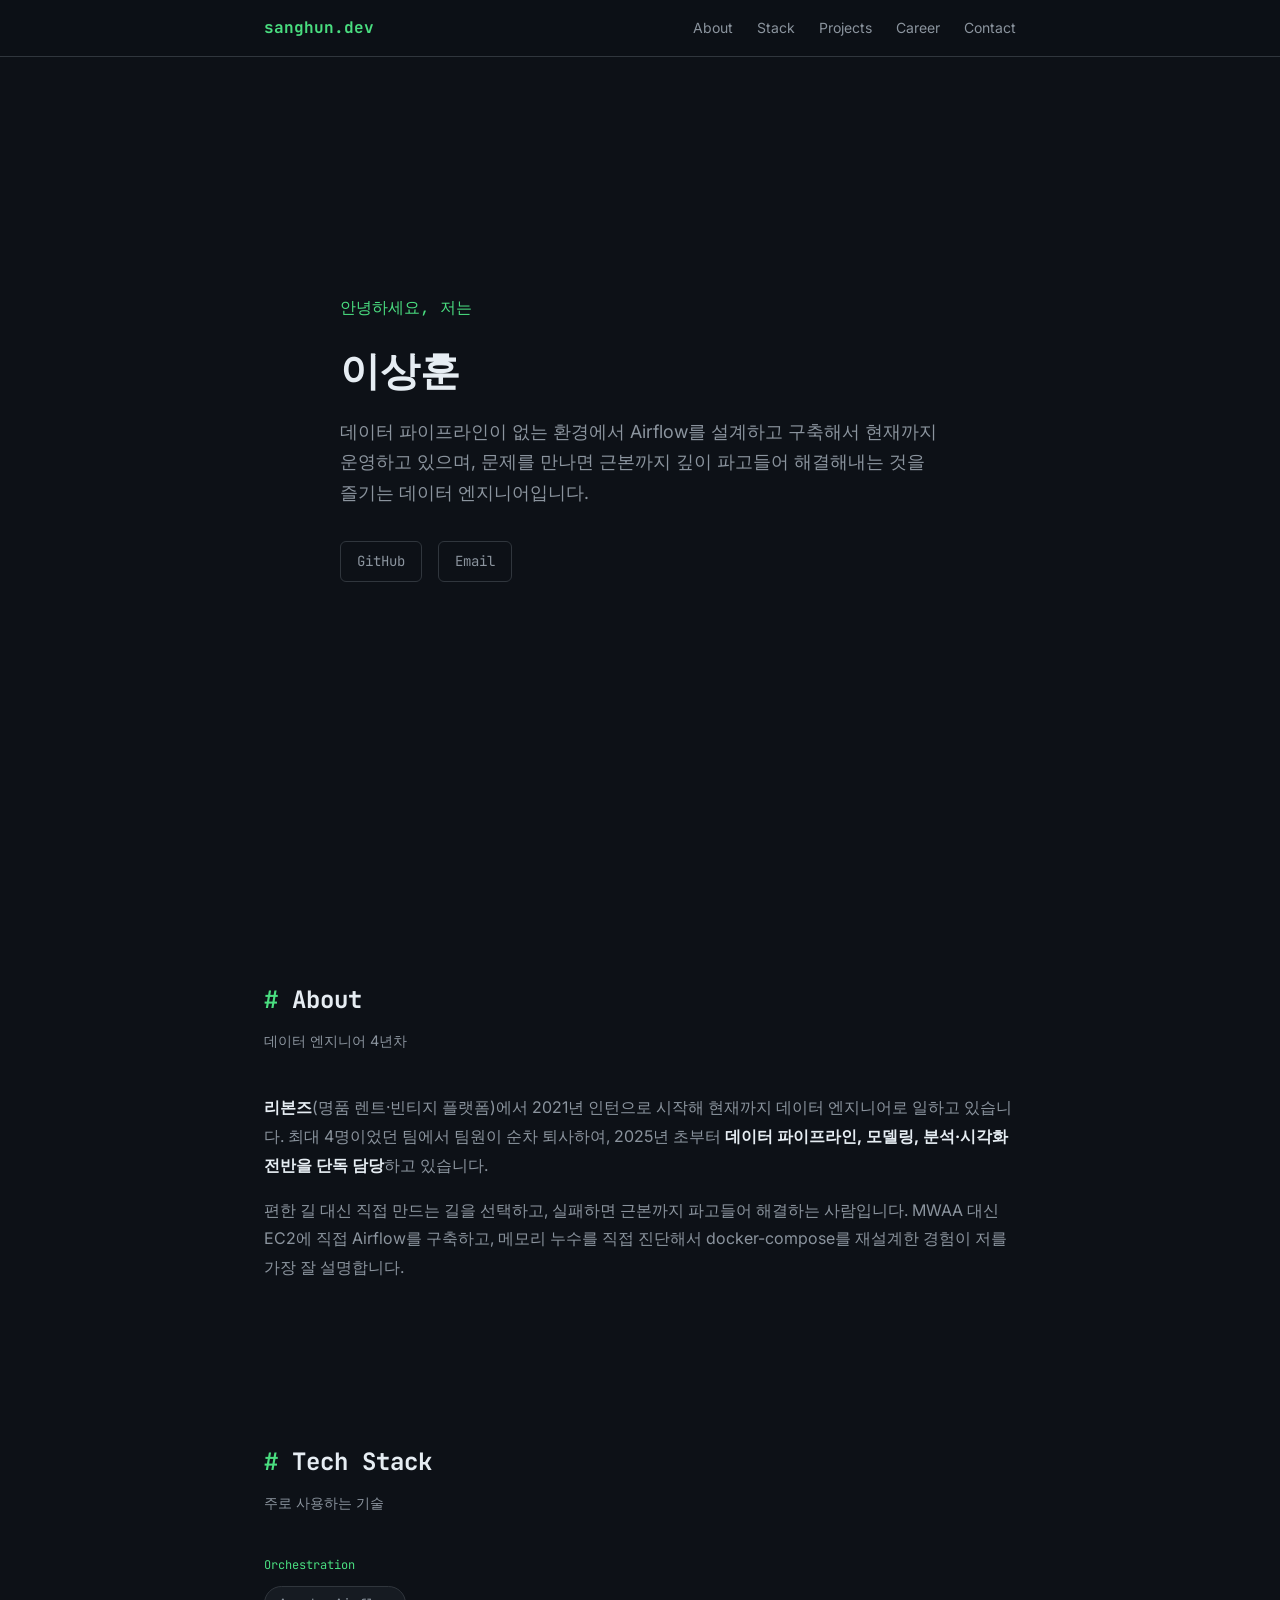
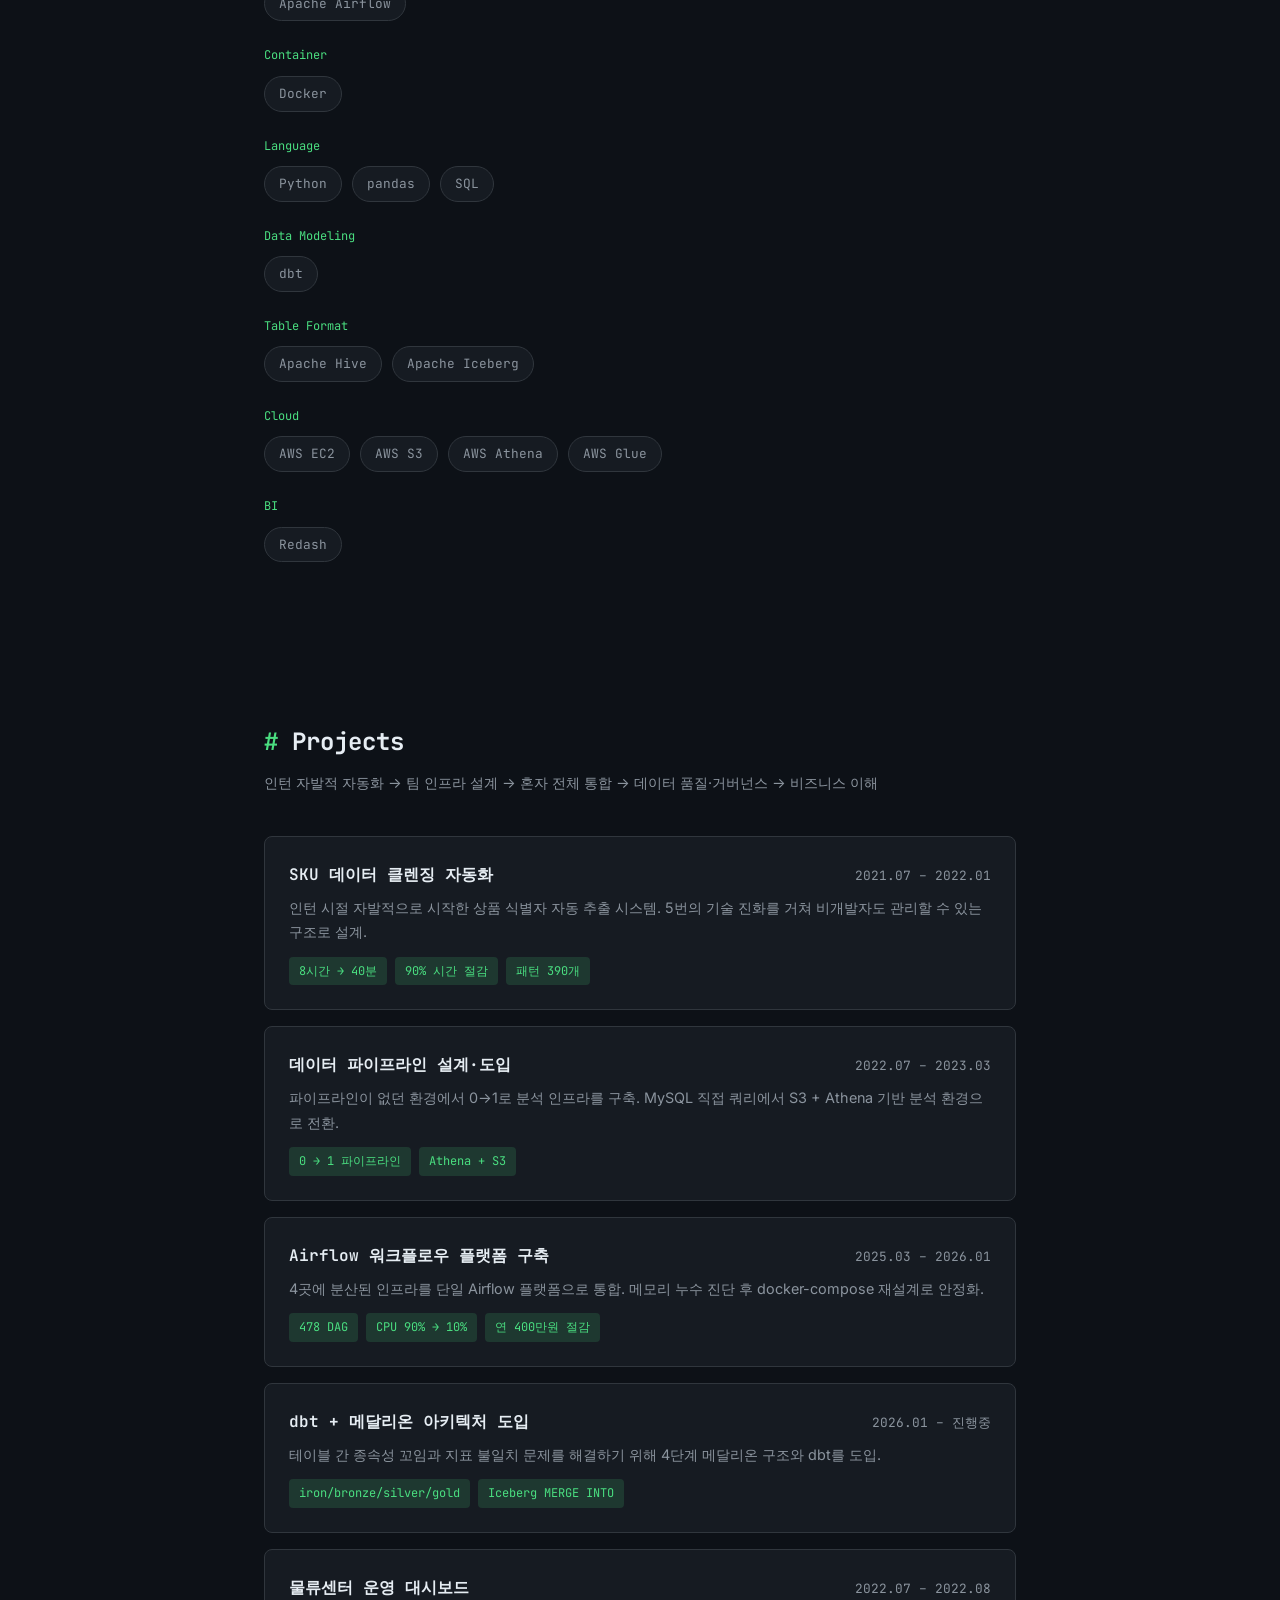
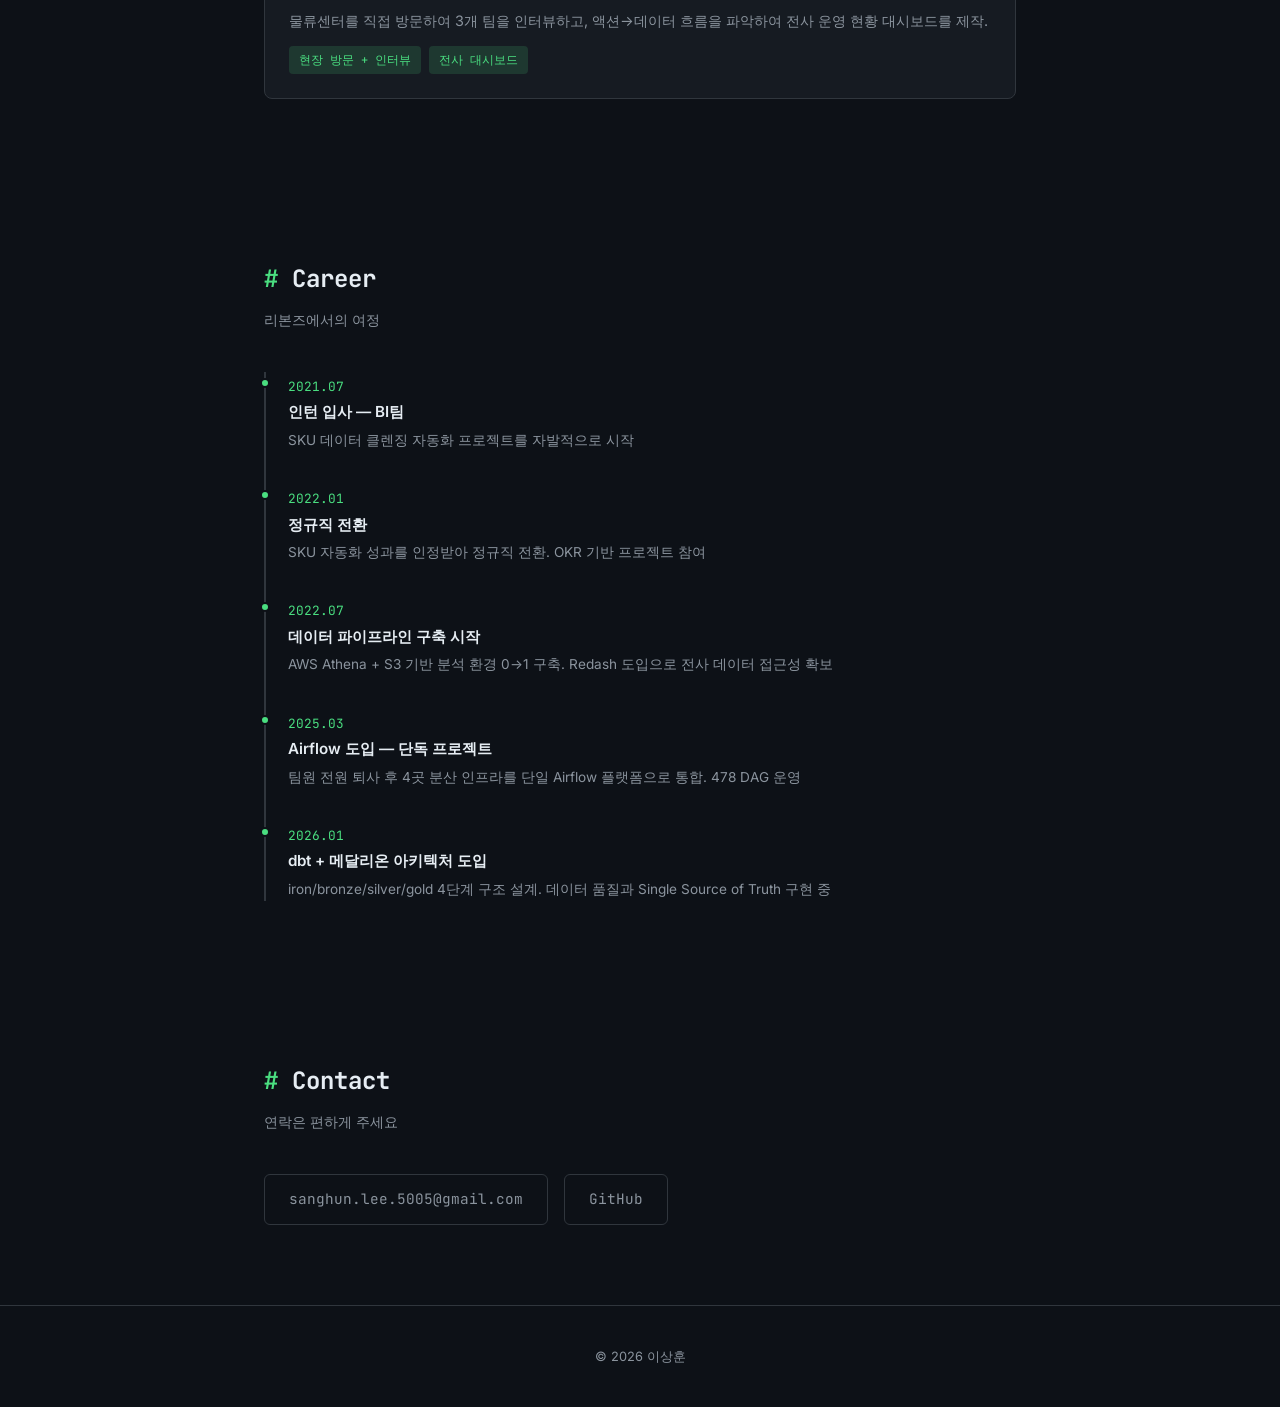
==== index.html @ db4880f9 "initial: DE 포트폴리오 사이트 - 메인 페이지: Hero, About, Tech Stack, Projects(5), Career Timeline, Contact - 프로젝" ====
<!DOCTYPE html>
<html lang="ko">
<head>
  <meta charset="UTF-8">
  <meta name="viewport" content="width=device-width, initial-scale=1.0">
  <title>이상훈 | Data Engineer</title>
  <meta name="description" content="데이터 파이프라인이 없는 환경에서 Airflow를 설계하고 구축해서 운영하는 데이터 엔지니어 이상훈의 포트폴리오.">
  <link rel="stylesheet" href="./css/style.css">
</head>
<body>

  <!-- Navigation -->
  <nav class="nav">
    <div class="nav__inner">
      <a href="#hero" class="nav__logo">sanghun.dev</a>
      <ul class="nav__links">
        <li><a href="#about">About</a></li>
        <li><a href="#stack">Stack</a></li>
        <li><a href="#projects">Projects</a></li>
        <li><a href="#career">Career</a></li>
        <li><a href="#contact">Contact</a></li>
      </ul>
    </div>
  </nav>

  <!-- Hero -->
  <section id="hero" class="hero">
    <div class="container">
      <p class="hero__greeting">안녕하세요, 저는</p>
      <h1 class="hero__name">이상훈</h1>
      <p class="hero__tagline">데이터 파이프라인이 없는 환경에서 Airflow를 설계하고 구축해서 현재까지 운영하고 있으며, 문제를 만나면 근본까지 깊이 파고들어 해결해내는 것을 즐기는 데이터 엔지니어입니다.</p>
      <div class="hero__links">
        <a href="https://github.com/sanghunlee5005" target="_blank" rel="noopener">GitHub</a>
        <a href="mailto:sanghun.lee.5005@gmail.com">Email</a>
      </div>
    </div>
  </section>

  <!-- About -->
  <section id="about" class="fade-in">
    <div class="container">
      <h2 class="section-title">About</h2>
      <p class="section-subtitle">데이터 엔지니어 4년차</p>
      <div class="about__text">
        <p>
          <strong>리본즈</strong>(명품 렌트&middot;빈티지 플랫폼)에서 2021년 인턴으로 시작해 현재까지 데이터 엔지니어로 일하고 있습니다.
          최대 4명이었던 팀에서 팀원이 순차 퇴사하여, 2025년 초부터 <strong>데이터 파이프라인, 모델링, 분석&middot;시각화 전반을 단독 담당</strong>하고 있습니다.
        </p>
        <p style="margin-top: 16px;">
          편한 길 대신 직접 만드는 길을 선택하고, 실패하면 근본까지 파고들어 해결하는 사람입니다.
          MWAA 대신 EC2에 직접 Airflow를 구축하고, 메모리 누수를 직접 진단해서 docker-compose를 재설계한 경험이 저를 가장 잘 설명합니다.
        </p>
      </div>
    </div>
  </section>

  <!-- Tech Stack -->
  <section id="stack" class="fade-in">
    <div class="container">
      <h2 class="section-title">Tech Stack</h2>
      <p class="section-subtitle">주로 사용하는 기술</p>

      <p class="tech-category">Orchestration</p>
      <div class="tech-grid">
        <span class="tech-tag">Apache Airflow</span>
      </div>

      <p class="tech-category">Container</p>
      <div class="tech-grid">
        <span class="tech-tag">Docker</span>
      </div>

      <p class="tech-category">Language</p>
      <div class="tech-grid">
        <span class="tech-tag">Python</span>
        <span class="tech-tag">pandas</span>
        <span class="tech-tag">SQL</span>
      </div>

      <p class="tech-category">Data Modeling</p>
      <div class="tech-grid">
        <span class="tech-tag">dbt</span>
      </div>

      <p class="tech-category">Table Format</p>
      <div class="tech-grid">
        <span class="tech-tag">Apache Hive</span>
        <span class="tech-tag">Apache Iceberg</span>
      </div>

      <p class="tech-category">Cloud</p>
      <div class="tech-grid">
        <span class="tech-tag">AWS EC2</span>
        <span class="tech-tag">AWS S3</span>
        <span class="tech-tag">AWS Athena</span>
        <span class="tech-tag">AWS Glue</span>
      </div>

      <p class="tech-category">BI</p>
      <div class="tech-grid">
        <span class="tech-tag">Redash</span>
      </div>
    </div>
  </section>

  <!-- Projects -->
  <section id="projects" class="fade-in">
    <div class="container">
      <h2 class="section-title">Projects</h2>
      <p class="section-subtitle">인턴 자발적 자동화 &rarr; 팀 인프라 설계 &rarr; 혼자 전체 통합 &rarr; 데이터 품질&middot;거버넌스 &rarr; 비즈니스 이해</p>

      <div class="projects-grid">

        <a href="./projects/sku-cleansing.html" class="project-card">
          <div class="project-card__header">
            <span class="project-card__title">SKU 데이터 클렌징 자동화</span>
            <span class="project-card__period">2021.07 &ndash; 2022.01</span>
          </div>
          <p class="project-card__desc">인턴 시절 자발적으로 시작한 상품 식별자 자동 추출 시스템. 5번의 기술 진화를 거쳐 비개발자도 관리할 수 있는 구조로 설계.</p>
          <div class="project-card__metrics">
            <span class="metric">8시간 &rarr; 40분</span>
            <span class="metric">90% 시간 절감</span>
            <span class="metric">패턴 390개</span>
          </div>
        </a>

        <a href="./projects/data-pipeline.html" class="project-card">
          <div class="project-card__header">
            <span class="project-card__title">데이터 파이프라인 설계&middot;도입</span>
            <span class="project-card__period">2022.07 &ndash; 2023.03</span>
          </div>
          <p class="project-card__desc">파이프라인이 없던 환경에서 0&rarr;1로 분석 인프라를 구축. MySQL 직접 쿼리에서 S3 + Athena 기반 분석 환경으로 전환.</p>
          <div class="project-card__metrics">
            <span class="metric">0 &rarr; 1 파이프라인</span>
            <span class="metric">Athena + S3</span>
          </div>
        </a>

        <a href="./projects/airflow.html" class="project-card">
          <div class="project-card__header">
            <span class="project-card__title">Airflow 워크플로우 플랫폼 구축</span>
            <span class="project-card__period">2025.03 &ndash; 2026.01</span>
          </div>
          <p class="project-card__desc">4곳에 분산된 인프라를 단일 Airflow 플랫폼으로 통합. 메모리 누수 진단 후 docker-compose 재설계로 안정화.</p>
          <div class="project-card__metrics">
            <span class="metric">478 DAG</span>
            <span class="metric">CPU 90% &rarr; 10%</span>
            <span class="metric">연 400만원 절감</span>
          </div>
        </a>

        <a href="./projects/dbt-medallion.html" class="project-card">
          <div class="project-card__header">
            <span class="project-card__title">dbt + 메달리온 아키텍처 도입</span>
            <span class="project-card__period">2026.01 &ndash; 진행중</span>
          </div>
          <p class="project-card__desc">테이블 간 종속성 꼬임과 지표 불일치 문제를 해결하기 위해 4단계 메달리온 구조와 dbt를 도입.</p>
          <div class="project-card__metrics">
            <span class="metric">iron/bronze/silver/gold</span>
            <span class="metric">Iceberg MERGE INTO</span>
          </div>
        </a>

        <a href="./projects/roc-dashboard.html" class="project-card">
          <div class="project-card__header">
            <span class="project-card__title">물류센터 운영 대시보드</span>
            <span class="project-card__period">2022.07 &ndash; 2022.08</span>
          </div>
          <p class="project-card__desc">물류센터를 직접 방문하여 3개 팀을 인터뷰하고, 액션&rarr;데이터 흐름을 파악하여 전사 운영 현황 대시보드를 제작.</p>
          <div class="project-card__metrics">
            <span class="metric">현장 방문 + 인터뷰</span>
            <span class="metric">전사 대시보드</span>
          </div>
        </a>

      </div>
    </div>
  </section>

  <!-- Career -->
  <section id="career" class="fade-in">
    <div class="container">
      <h2 class="section-title">Career</h2>
      <p class="section-subtitle">리본즈에서의 여정</p>

      <div class="timeline">
        <div class="timeline__item">
          <span class="timeline__year">2021.07</span>
          <p class="timeline__title">인턴 입사 &mdash; BI팀</p>
          <p class="timeline__desc">SKU 데이터 클렌징 자동화 프로젝트를 자발적으로 시작</p>
        </div>
        <div class="timeline__item">
          <span class="timeline__year">2022.01</span>
          <p class="timeline__title">정규직 전환</p>
          <p class="timeline__desc">SKU 자동화 성과를 인정받아 정규직 전환. OKR 기반 프로젝트 참여</p>
        </div>
        <div class="timeline__item">
          <span class="timeline__year">2022.07</span>
          <p class="timeline__title">데이터 파이프라인 구축 시작</p>
          <p class="timeline__desc">AWS Athena + S3 기반 분석 환경 0&rarr;1 구축. Redash 도입으로 전사 데이터 접근성 확보</p>
        </div>
        <div class="timeline__item">
          <span class="timeline__year">2025.03</span>
          <p class="timeline__title">Airflow 도입 &mdash; 단독 프로젝트</p>
          <p class="timeline__desc">팀원 전원 퇴사 후 4곳 분산 인프라를 단일 Airflow 플랫폼으로 통합. 478 DAG 운영</p>
        </div>
        <div class="timeline__item">
          <span class="timeline__year">2026.01</span>
          <p class="timeline__title">dbt + 메달리온 아키텍처 도입</p>
          <p class="timeline__desc">iron/bronze/silver/gold 4단계 구조 설계. 데이터 품질과 Single Source of Truth 구현 중</p>
        </div>
      </div>
    </div>
  </section>

  <!-- Contact -->
  <section id="contact" class="fade-in">
    <div class="container">
      <h2 class="section-title">Contact</h2>
      <p class="section-subtitle">연락은 편하게 주세요</p>
      <div class="contact__links">
        <a href="mailto:sanghun.lee.5005@gmail.com" class="contact__link">sanghun.lee.5005@gmail.com</a>
        <a href="https://github.com/sanghunlee5005" target="_blank" rel="noopener" class="contact__link">GitHub</a>
      </div>
    </div>
  </section>

  <!-- Footer -->
  <footer class="footer">
    <div class="container">
      <p>&copy; 2026 이상훈</p>
    </div>
  </footer>

  <script src="./js/main.js"></script>
</body>
</html>
---- css/style.css ----
@import url('https://fonts.googleapis.com/css2?family=Inter:wght@400;500;600&family=JetBrains+Mono:wght@400;500;700&display=swap');

:root {
  --bg-primary: #0d1117;
  --bg-secondary: #161b22;
  --text-primary: #e6edf3;
  --text-secondary: #8b949e;
  --accent: #4ade80;
  --accent-dim: rgba(74, 222, 128, 0.15);
  --border: #30363d;
  --max-width: 800px;
}

*,
*::before,
*::after {
  margin: 0;
  padding: 0;
  box-sizing: border-box;
}

html {
  scroll-behavior: smooth;
}

body {
  font-family: 'Inter', sans-serif;
  background: var(--bg-primary);
  color: var(--text-primary);
  line-height: 1.7;
  -webkit-font-smoothing: antialiased;
}

/* --- Navigation --- */

.nav {
  position: fixed;
  top: 0;
  left: 0;
  right: 0;
  z-index: 100;
  background: rgba(13, 17, 23, 0.85);
  backdrop-filter: blur(12px);
  border-bottom: 1px solid var(--border);
}

.nav__inner {
  max-width: var(--max-width);
  margin: 0 auto;
  padding: 0 24px;
  display: flex;
  align-items: center;
  justify-content: space-between;
  height: 56px;
}

.nav__logo {
  font-family: 'JetBrains Mono', monospace;
  font-weight: 700;
  font-size: 1rem;
  color: var(--accent);
  text-decoration: none;
}

.nav__links {
  display: flex;
  gap: 24px;
  list-style: none;
}

.nav__links a {
  color: var(--text-secondary);
  text-decoration: none;
  font-size: 0.875rem;
  transition: color 0.2s;
}

.nav__links a:hover,
.nav__links a.active {
  color: var(--text-primary);
}

/* --- Layout --- */

.container {
  max-width: var(--max-width);
  margin: 0 auto;
  padding: 0 24px;
}

section {
  padding: 80px 0;
}

/* --- Hero --- */

.hero {
  min-height: 100vh;
  display: flex;
  align-items: center;
  padding-top: 56px;
}

.hero__greeting {
  font-family: 'JetBrains Mono', monospace;
  color: var(--accent);
  font-size: 1rem;
  margin-bottom: 16px;
}

.hero__name {
  font-family: 'JetBrains Mono', monospace;
  font-size: 2.5rem;
  font-weight: 700;
  margin-bottom: 12px;
}

.hero__tagline {
  font-size: 1.125rem;
  color: var(--text-secondary);
  max-width: 600px;
  margin-bottom: 32px;
}

.hero__links {
  display: flex;
  gap: 16px;
}

.hero__links a {
  color: var(--text-secondary);
  text-decoration: none;
  font-family: 'JetBrains Mono', monospace;
  font-size: 0.875rem;
  padding: 8px 16px;
  border: 1px solid var(--border);
  border-radius: 6px;
  transition: all 0.2s;
}

.hero__links a:hover {
  color: var(--accent);
  border-color: var(--accent);
}

/* --- Section Headings --- */

.section-title {
  font-family: 'JetBrains Mono', monospace;
  font-size: 1.5rem;
  font-weight: 700;
  margin-bottom: 8px;
}

.section-title::before {
  content: '# ';
  color: var(--accent);
}

.section-subtitle {
  color: var(--text-secondary);
  font-size: 0.9rem;
  margin-bottom: 40px;
}

/* --- About --- */

.about__text {
  color: var(--text-secondary);
  font-size: 1rem;
  line-height: 1.8;
}

.about__text strong {
  color: var(--text-primary);
}

/* --- Tech Stack --- */

.tech-grid {
  display: flex;
  flex-wrap: wrap;
  gap: 10px;
}

.tech-tag {
  font-family: 'JetBrains Mono', monospace;
  font-size: 0.8rem;
  padding: 6px 14px;
  background: var(--bg-secondary);
  border: 1px solid var(--border);
  border-radius: 20px;
  color: var(--text-secondary);
  transition: all 0.2s;
}

.tech-tag:hover {
  border-color: var(--accent);
  color: var(--accent);
}

.tech-category {
  font-family: 'JetBrains Mono', monospace;
  font-size: 0.75rem;
  color: var(--accent);
  margin-bottom: 10px;
  margin-top: 24px;
}

.tech-category:first-child {
  margin-top: 0;
}

/* --- Projects --- */

.projects-grid {
  display: flex;
  flex-direction: column;
  gap: 16px;
}

.project-card {
  display: block;
  text-decoration: none;
  color: inherit;
  padding: 24px;
  background: var(--bg-secondary);
  border: 1px solid var(--border);
  border-radius: 8px;
  transition: all 0.2s;
}

.project-card:hover {
  border-color: var(--accent);
  transform: translateY(-2px);
}

.project-card__header {
  display: flex;
  justify-content: space-between;
  align-items: baseline;
  margin-bottom: 8px;
}

.project-card__title {
  font-family: 'JetBrains Mono', monospace;
  font-size: 1rem;
  font-weight: 600;
}

.project-card__period {
  font-size: 0.8rem;
  color: var(--text-secondary);
  font-family: 'JetBrains Mono', monospace;
}

.project-card__desc {
  color: var(--text-secondary);
  font-size: 0.9rem;
  margin-bottom: 12px;
}

.project-card__metrics {
  display: flex;
  flex-wrap: wrap;
  gap: 8px;
}

.metric {
  font-family: 'JetBrains Mono', monospace;
  font-size: 0.75rem;
  padding: 4px 10px;
  background: var(--accent-dim);
  color: var(--accent);
  border-radius: 4px;
}

/* --- Career Timeline --- */

.timeline {
  position: relative;
  padding-left: 24px;
}

.timeline::before {
  content: '';
  position: absolute;
  left: 0;
  top: 0;
  bottom: 0;
  width: 2px;
  background: var(--border);
}

.timeline__item {
  position: relative;
  padding-bottom: 32px;
}

.timeline__item:last-child {
  padding-bottom: 0;
}

.timeline__item::before {
  content: '';
  position: absolute;
  left: -28px;
  top: 6px;
  width: 10px;
  height: 10px;
  border-radius: 50%;
  background: var(--accent);
  border: 2px solid var(--bg-primary);
}

.timeline__year {
  font-family: 'JetBrains Mono', monospace;
  font-size: 0.8rem;
  color: var(--accent);
  margin-bottom: 4px;
}

.timeline__title {
  font-weight: 600;
  font-size: 0.95rem;
  margin-bottom: 4px;
}

.timeline__desc {
  color: var(--text-secondary);
  font-size: 0.85rem;
}

/* --- Contact --- */

.contact__links {
  display: flex;
  gap: 16px;
}

.contact__link {
  color: var(--text-secondary);
  text-decoration: none;
  font-family: 'JetBrains Mono', monospace;
  font-size: 0.9rem;
  padding: 12px 24px;
  border: 1px solid var(--border);
  border-radius: 6px;
  transition: all 0.2s;
}

.contact__link:hover {
  color: var(--accent);
  border-color: var(--accent);
}

/* --- Project Detail Page --- */

.project-detail {
  padding-top: 80px;
}

.project-detail__back {
  display: inline-block;
  color: var(--text-secondary);
  text-decoration: none;
  font-family: 'JetBrains Mono', monospace;
  font-size: 0.85rem;
  margin-bottom: 32px;
  transition: color 0.2s;
}

.project-detail__back:hover {
  color: var(--accent);
}

.project-detail__title {
  font-family: 'JetBrains Mono', monospace;
  font-size: 2rem;
  font-weight: 700;
  margin-bottom: 8px;
}

.project-detail__meta {
  color: var(--text-secondary);
  font-size: 0.9rem;
  margin-bottom: 32px;
  display: flex;
  gap: 16px;
  flex-wrap: wrap;
}

.project-detail__content {
  color: var(--text-secondary);
  font-size: 1rem;
  line-height: 1.9;
}

.project-detail__content h2 {
  font-family: 'JetBrains Mono', monospace;
  font-size: 1.2rem;
  font-weight: 600;
  color: var(--text-primary);
  margin-top: 40px;
  margin-bottom: 16px;
}

.project-detail__content h2::before {
  content: '## ';
  color: var(--accent);
}

.project-detail__content p {
  margin-bottom: 16px;
}

.project-detail__content ul {
  padding-left: 20px;
  margin-bottom: 16px;
}

.project-detail__content li {
  margin-bottom: 6px;
}

.project-detail__content strong {
  color: var(--text-primary);
}

.project-detail__metrics-bar {
  display: flex;
  flex-wrap: wrap;
  gap: 12px;
  margin-bottom: 40px;
}

/* --- Fade-in animation --- */

.fade-in {
  opacity: 0;
  transform: translateY(20px);
  transition: opacity 0.6s ease, transform 0.6s ease;
}

.fade-in.visible {
  opacity: 1;
  transform: translateY(0);
}

/* --- Footer --- */

.footer {
  text-align: center;
  padding: 40px 0;
  color: var(--text-secondary);
  font-size: 0.8rem;
  border-top: 1px solid var(--border);
}

/* --- Responsive --- */

@media (max-width: 640px) {
  .hero__name {
    font-size: 1.75rem;
  }

  .hero__tagline {
    font-size: 1rem;
  }

  section {
    padding: 60px 0;
  }

  .nav__links {
    gap: 16px;
  }

  .nav__links a {
    font-size: 0.8rem;
  }

  .project-card__header {
    flex-direction: column;
    gap: 4px;
  }

  .project-detail__title {
    font-size: 1.5rem;
  }

  .contact__links {
    flex-direction: column;
  }
}
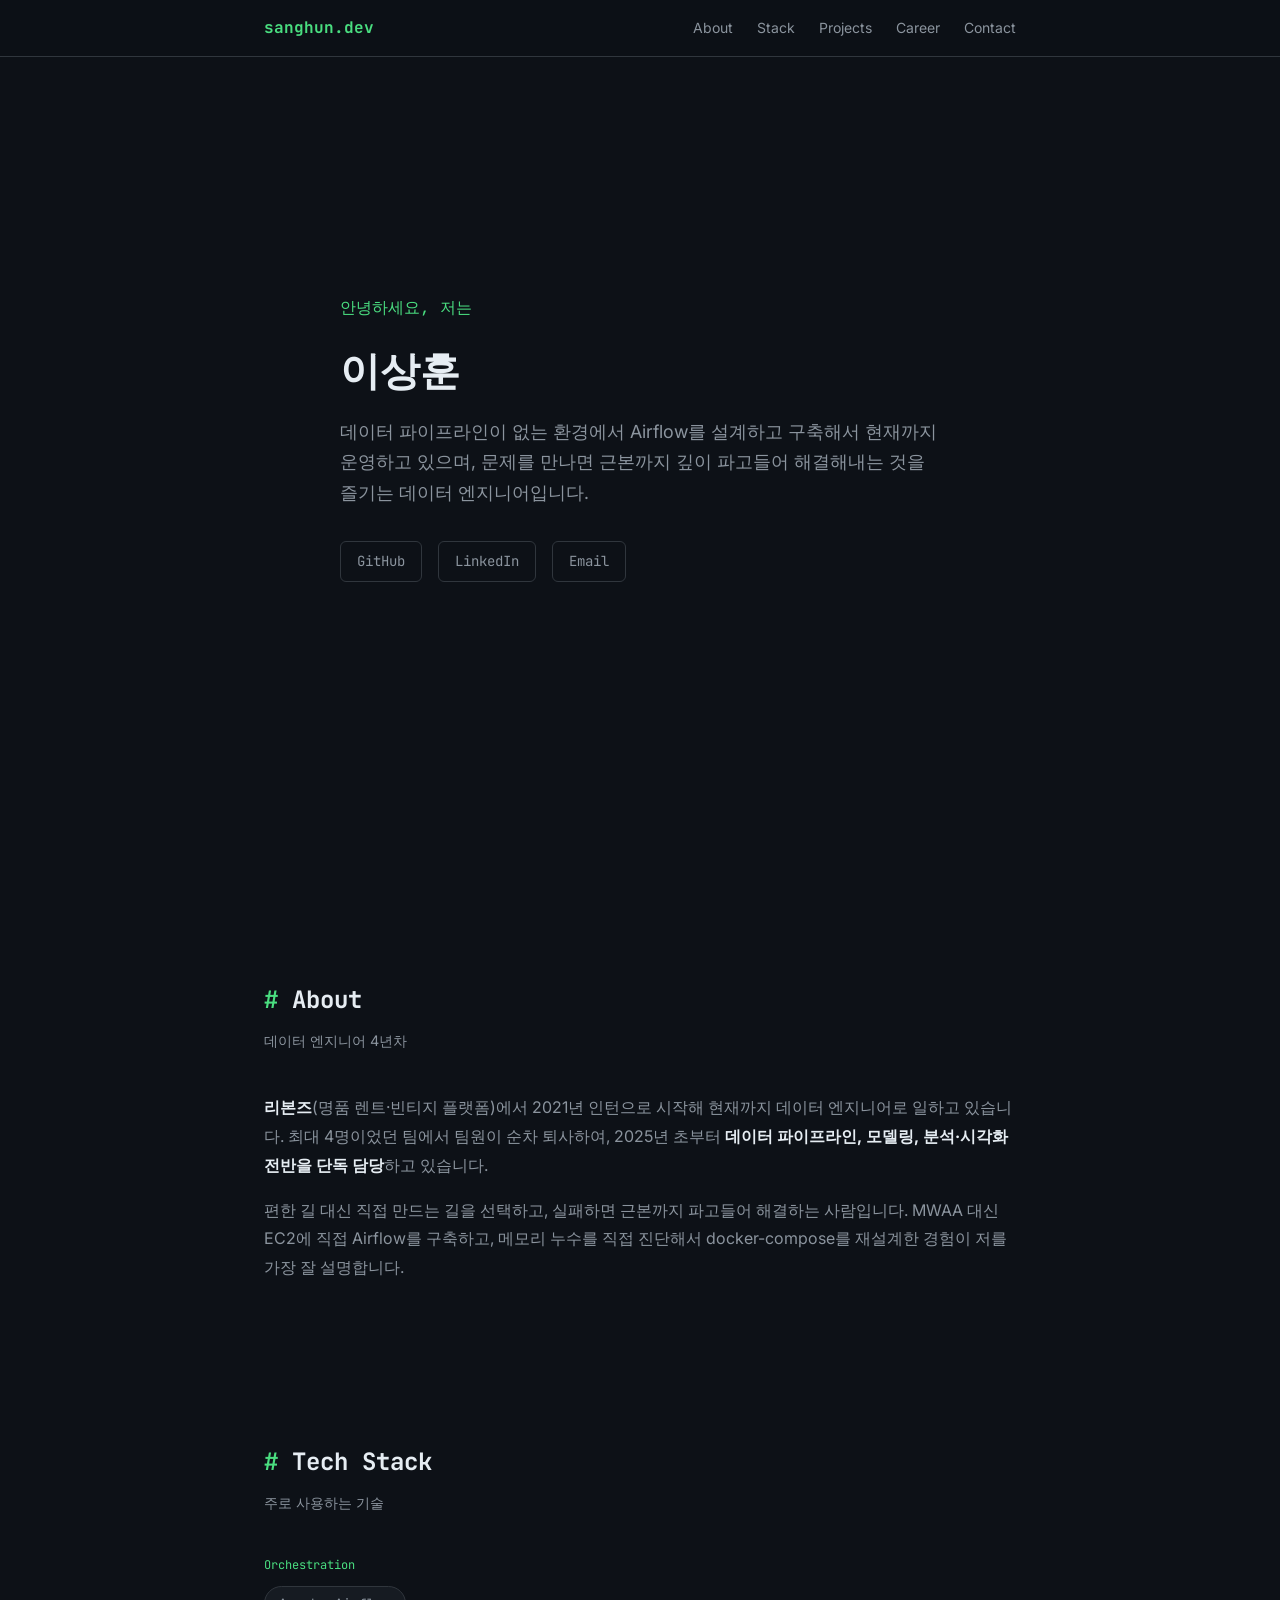
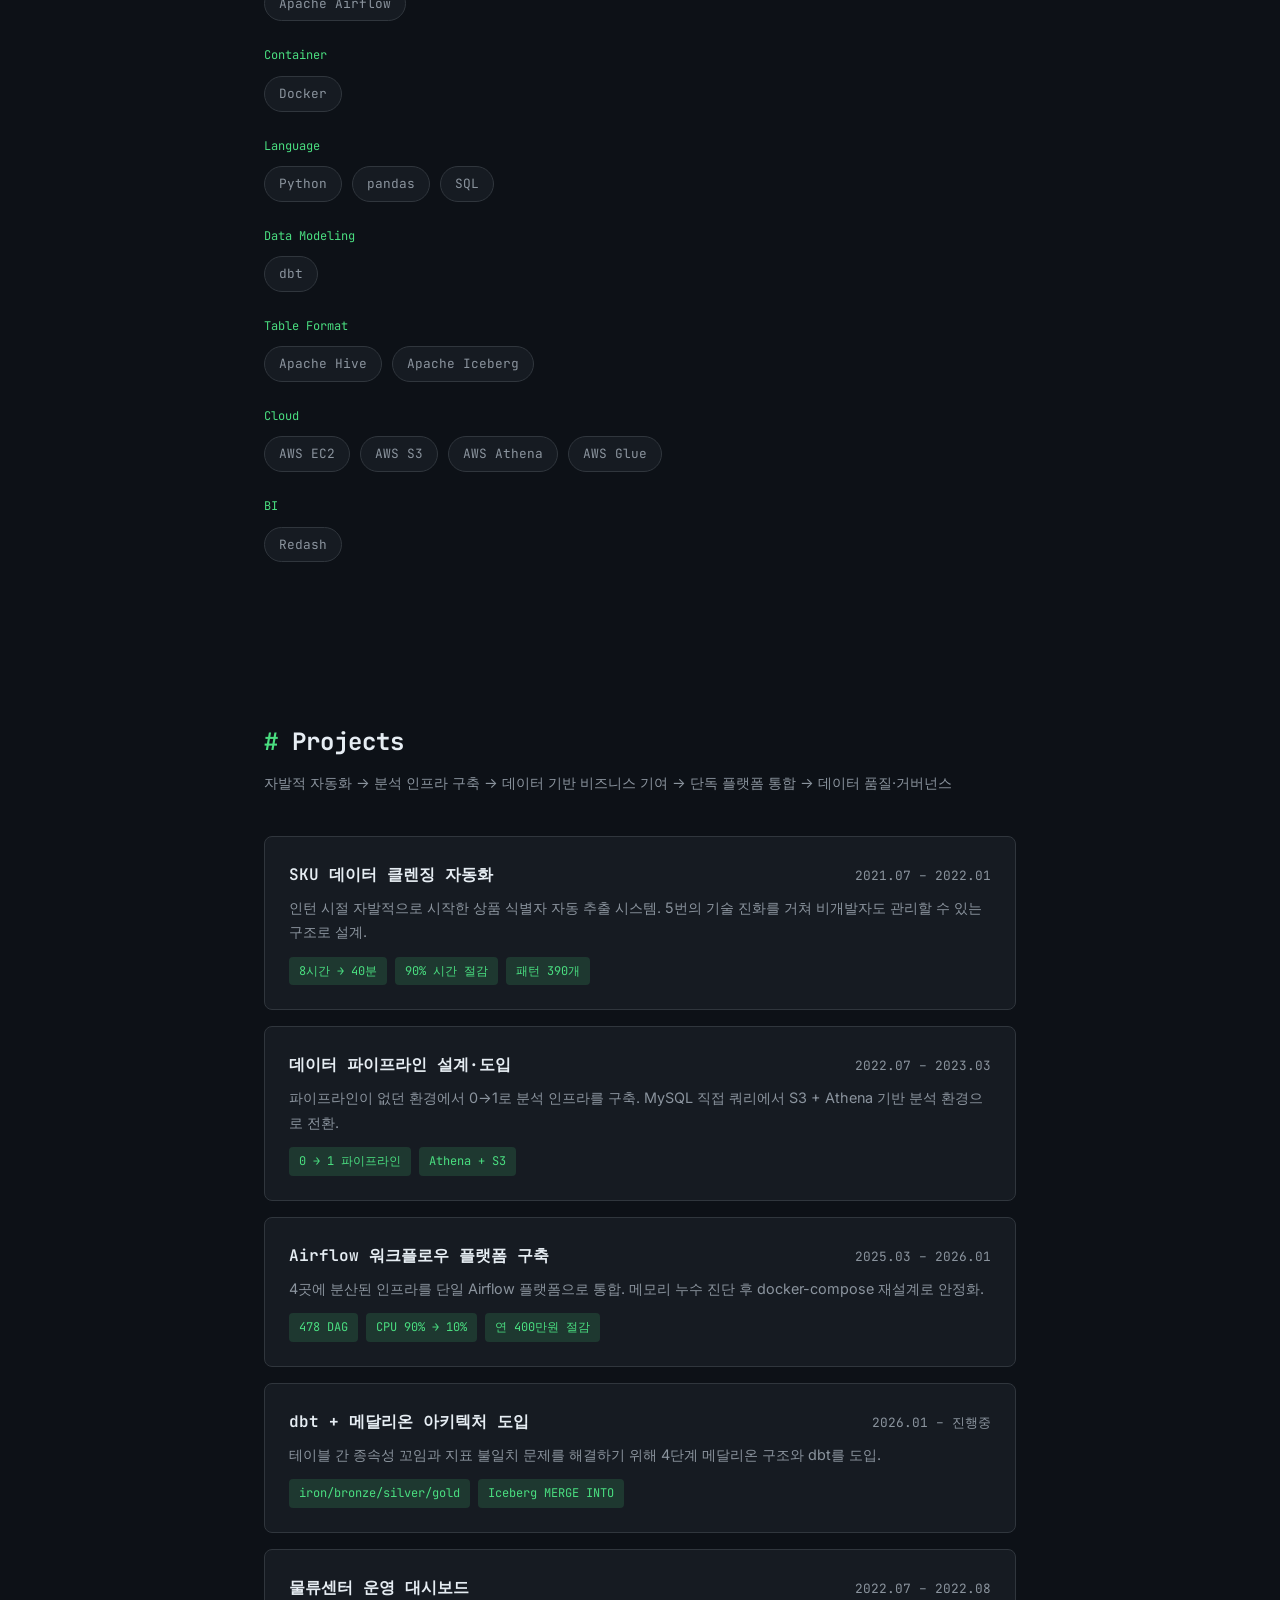
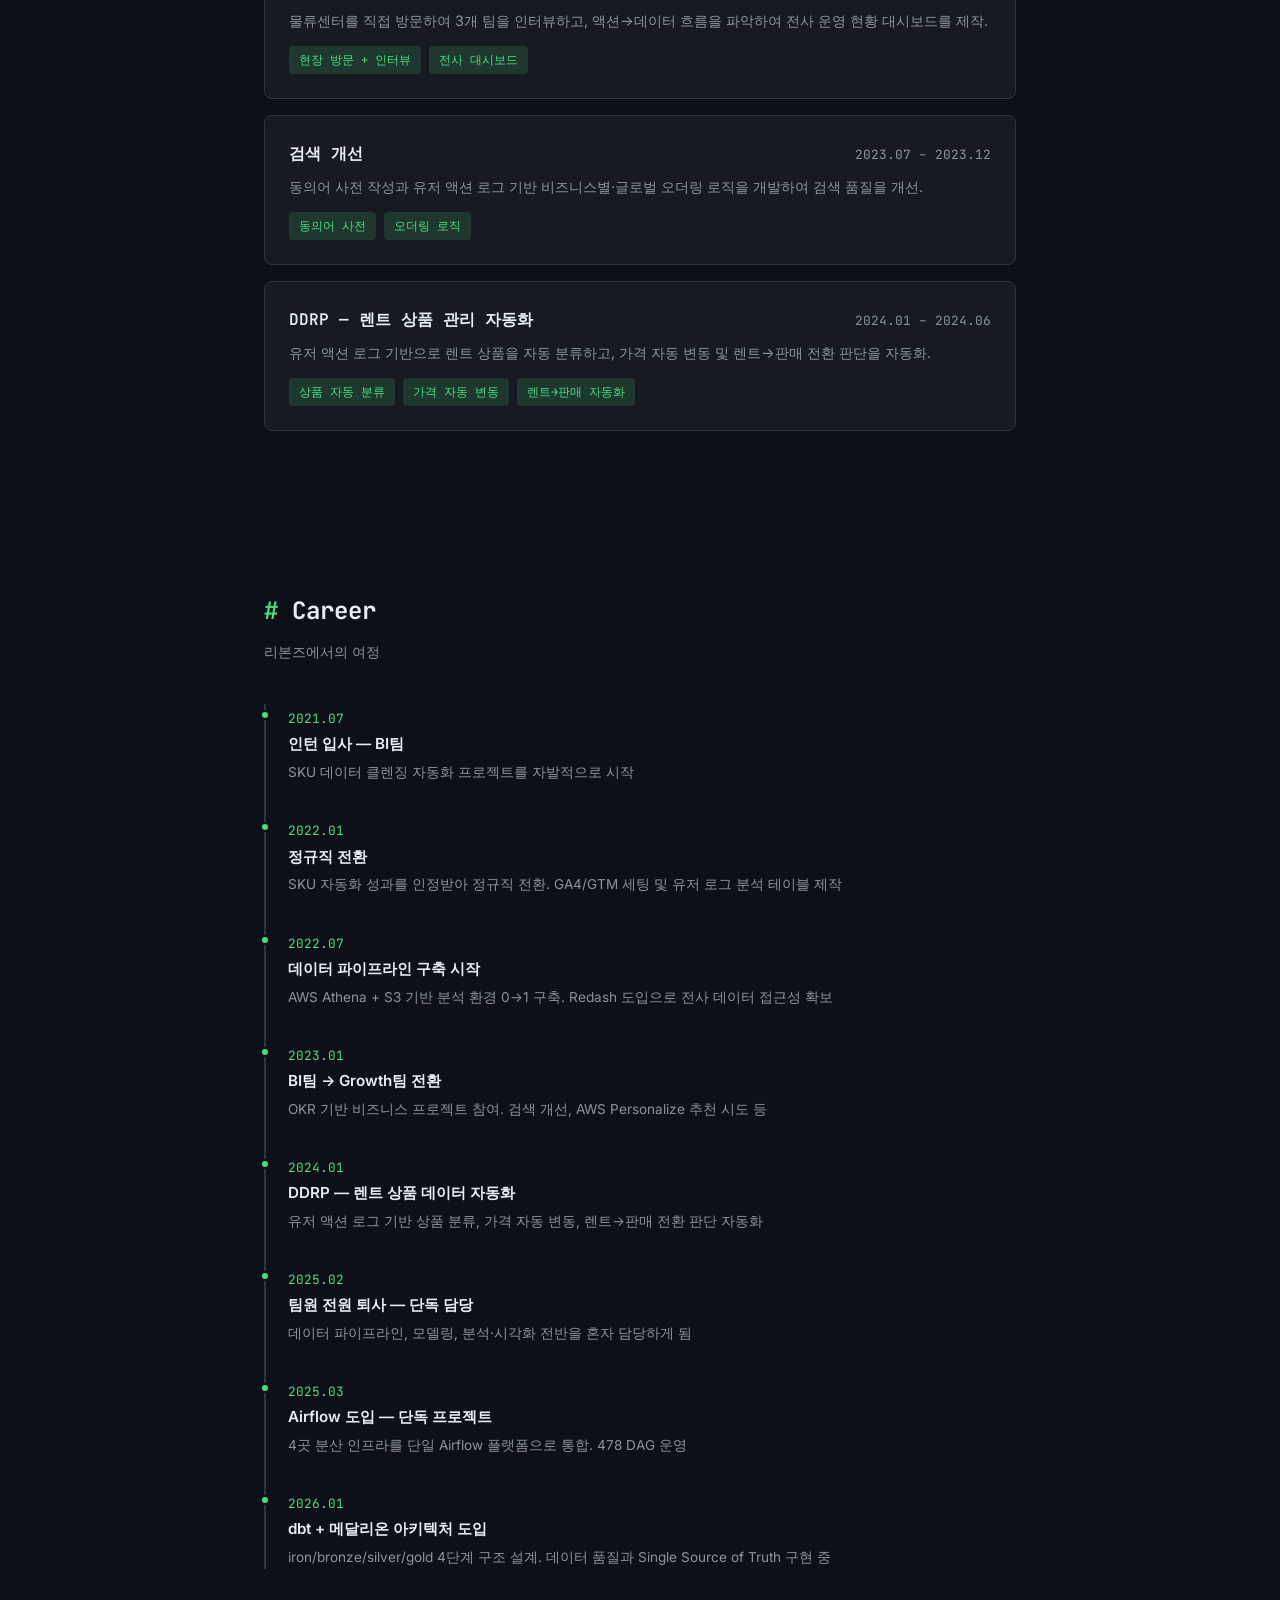
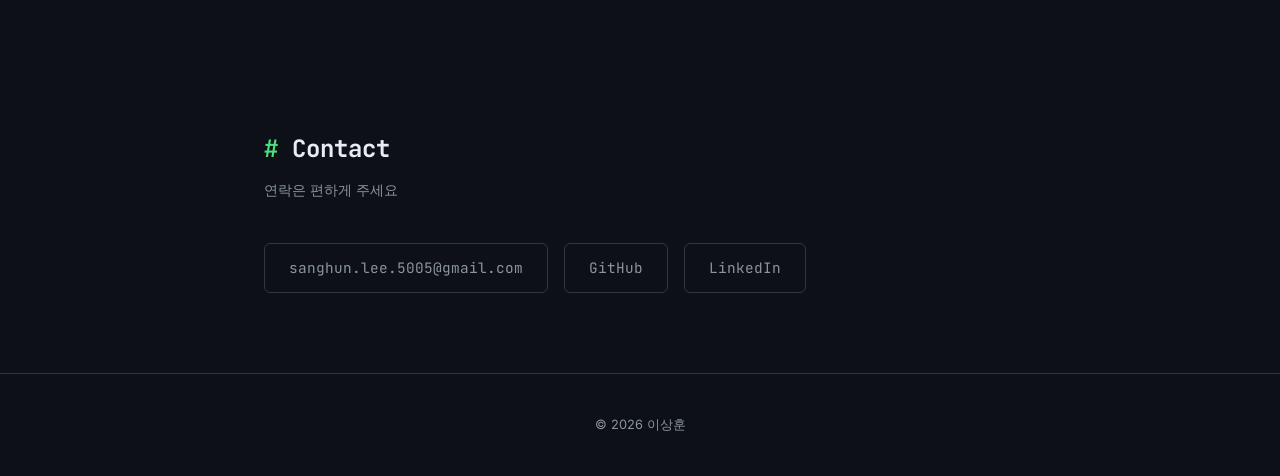
==== commit c9df1783: "career 레포 기반 콘텐츠 리프레쉬 + 아키텍처 다이어그램 추가 - career 레포 기반으로 프로젝트(검색 개선, DDRP) 및 타임라인 보강 - LinkedIn 링크 추가," ====
--- a/index.html
+++ b/index.html
@@ -31,6 +31,7 @@
       <p class="hero__tagline">데이터 파이프라인이 없는 환경에서 Airflow를 설계하고 구축해서 현재까지 운영하고 있으며, 문제를 만나면 근본까지 깊이 파고들어 해결해내는 것을 즐기는 데이터 엔지니어입니다.</p>
       <div class="hero__links">
         <a href="https://github.com/sanghunlee5005" target="_blank" rel="noopener">GitHub</a>
+        <a href="https://www.linkedin.com/in/sanghoon-lee-5005/" target="_blank" rel="noopener">LinkedIn</a>
         <a href="mailto:sanghun.lee.5005@gmail.com">Email</a>
       </div>
     </div>
@@ -107,7 +108,7 @@
   <section id="projects" class="fade-in">
     <div class="container">
       <h2 class="section-title">Projects</h2>
-      <p class="section-subtitle">인턴 자발적 자동화 &rarr; 팀 인프라 설계 &rarr; 혼자 전체 통합 &rarr; 데이터 품질&middot;거버넌스 &rarr; 비즈니스 이해</p>
+      <p class="section-subtitle">자발적 자동화 &rarr; 분석 인프라 구축 &rarr; 데이터 기반 비즈니스 기여 &rarr; 단독 플랫폼 통합 &rarr; 데이터 품질&middot;거버넌스</p>
 
       <div class="projects-grid">
 
@@ -173,6 +174,31 @@
           </div>
         </a>
 
+        <a href="./projects/search.html" class="project-card">
+          <div class="project-card__header">
+            <span class="project-card__title">검색 개선</span>
+            <span class="project-card__period">2023.07 &ndash; 2023.12</span>
+          </div>
+          <p class="project-card__desc">동의어 사전 작성과 유저 액션 로그 기반 비즈니스별&middot;글로벌 오더링 로직을 개발하여 검색 품질을 개선.</p>
+          <div class="project-card__metrics">
+            <span class="metric">동의어 사전</span>
+            <span class="metric">오더링 로직</span>
+          </div>
+        </a>
+
+        <a href="./projects/ddrp.html" class="project-card">
+          <div class="project-card__header">
+            <span class="project-card__title">DDRP &mdash; 렌트 상품 관리 자동화</span>
+            <span class="project-card__period">2024.01 &ndash; 2024.06</span>
+          </div>
+          <p class="project-card__desc">유저 액션 로그 기반으로 렌트 상품을 자동 분류하고, 가격 자동 변동 및 렌트&rarr;판매 전환 판단을 자동화.</p>
+          <div class="project-card__metrics">
+            <span class="metric">상품 자동 분류</span>
+            <span class="metric">가격 자동 변동</span>
+            <span class="metric">렌트&rarr;판매 자동화</span>
+          </div>
+        </a>
+
       </div>
     </div>
   </section>
@@ -192,7 +218,7 @@
         <div class="timeline__item">
           <span class="timeline__year">2022.01</span>
           <p class="timeline__title">정규직 전환</p>
-          <p class="timeline__desc">SKU 자동화 성과를 인정받아 정규직 전환. OKR 기반 프로젝트 참여</p>
+          <p class="timeline__desc">SKU 자동화 성과를 인정받아 정규직 전환. GA4/GTM 세팅 및 유저 로그 분석 테이블 제작</p>
         </div>
         <div class="timeline__item">
           <span class="timeline__year">2022.07</span>
@@ -200,9 +226,24 @@
           <p class="timeline__desc">AWS Athena + S3 기반 분석 환경 0&rarr;1 구축. Redash 도입으로 전사 데이터 접근성 확보</p>
         </div>
         <div class="timeline__item">
+          <span class="timeline__year">2023.01</span>
+          <p class="timeline__title">BI팀 &rarr; Growth팀 전환</p>
+          <p class="timeline__desc">OKR 기반 비즈니스 프로젝트 참여. 검색 개선, AWS Personalize 추천 시도 등</p>
+        </div>
+        <div class="timeline__item">
+          <span class="timeline__year">2024.01</span>
+          <p class="timeline__title">DDRP &mdash; 렌트 상품 데이터 자동화</p>
+          <p class="timeline__desc">유저 액션 로그 기반 상품 분류, 가격 자동 변동, 렌트&rarr;판매 전환 판단 자동화</p>
+        </div>
+        <div class="timeline__item">
+          <span class="timeline__year">2025.02</span>
+          <p class="timeline__title">팀원 전원 퇴사 &mdash; 단독 담당</p>
+          <p class="timeline__desc">데이터 파이프라인, 모델링, 분석&middot;시각화 전반을 혼자 담당하게 됨</p>
+        </div>
+        <div class="timeline__item">
           <span class="timeline__year">2025.03</span>
           <p class="timeline__title">Airflow 도입 &mdash; 단독 프로젝트</p>
-          <p class="timeline__desc">팀원 전원 퇴사 후 4곳 분산 인프라를 단일 Airflow 플랫폼으로 통합. 478 DAG 운영</p>
+          <p class="timeline__desc">4곳 분산 인프라를 단일 Airflow 플랫폼으로 통합. 478 DAG 운영</p>
         </div>
         <div class="timeline__item">
           <span class="timeline__year">2026.01</span>
@@ -221,6 +262,7 @@
       <div class="contact__links">
         <a href="mailto:sanghun.lee.5005@gmail.com" class="contact__link">sanghun.lee.5005@gmail.com</a>
         <a href="https://github.com/sanghunlee5005" target="_blank" rel="noopener" class="contact__link">GitHub</a>
+        <a href="https://www.linkedin.com/in/sanghoon-lee-5005/" target="_blank" rel="noopener" class="contact__link">LinkedIn</a>
       </div>
     </div>
   </section>
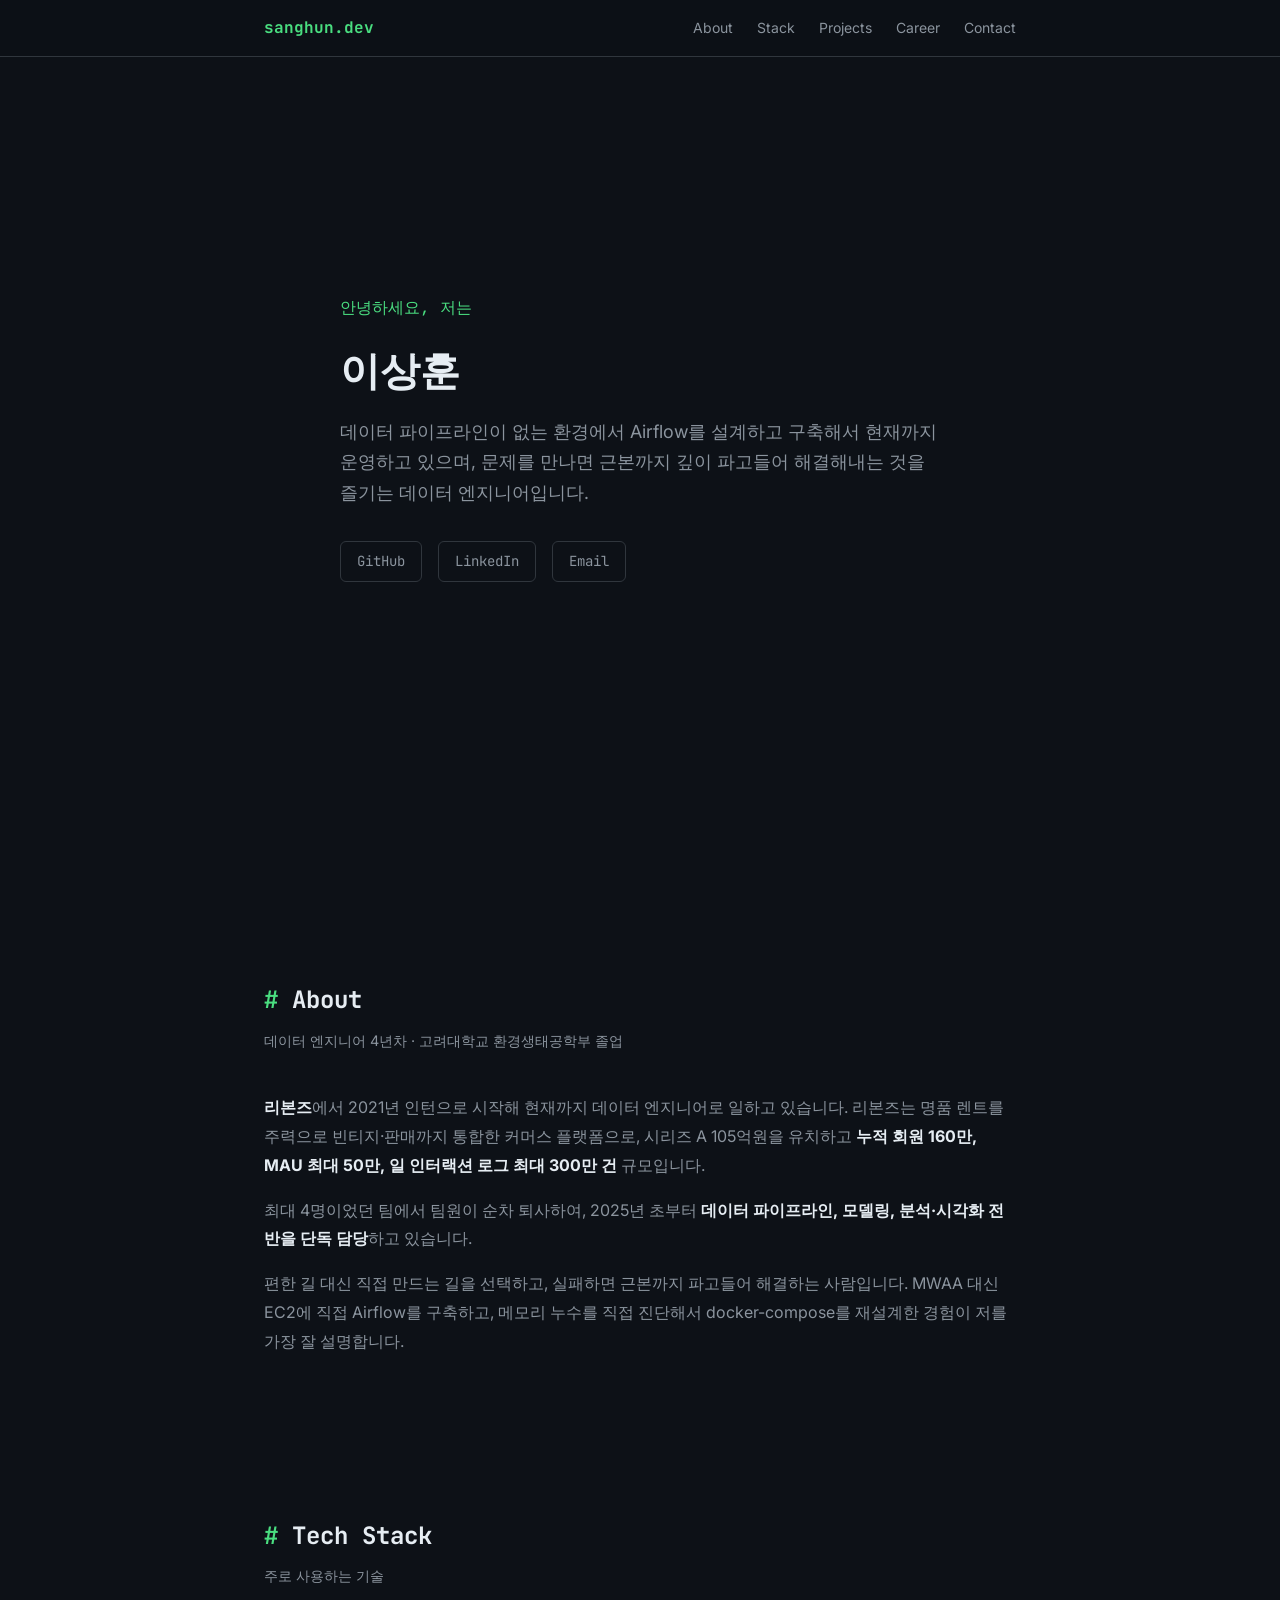
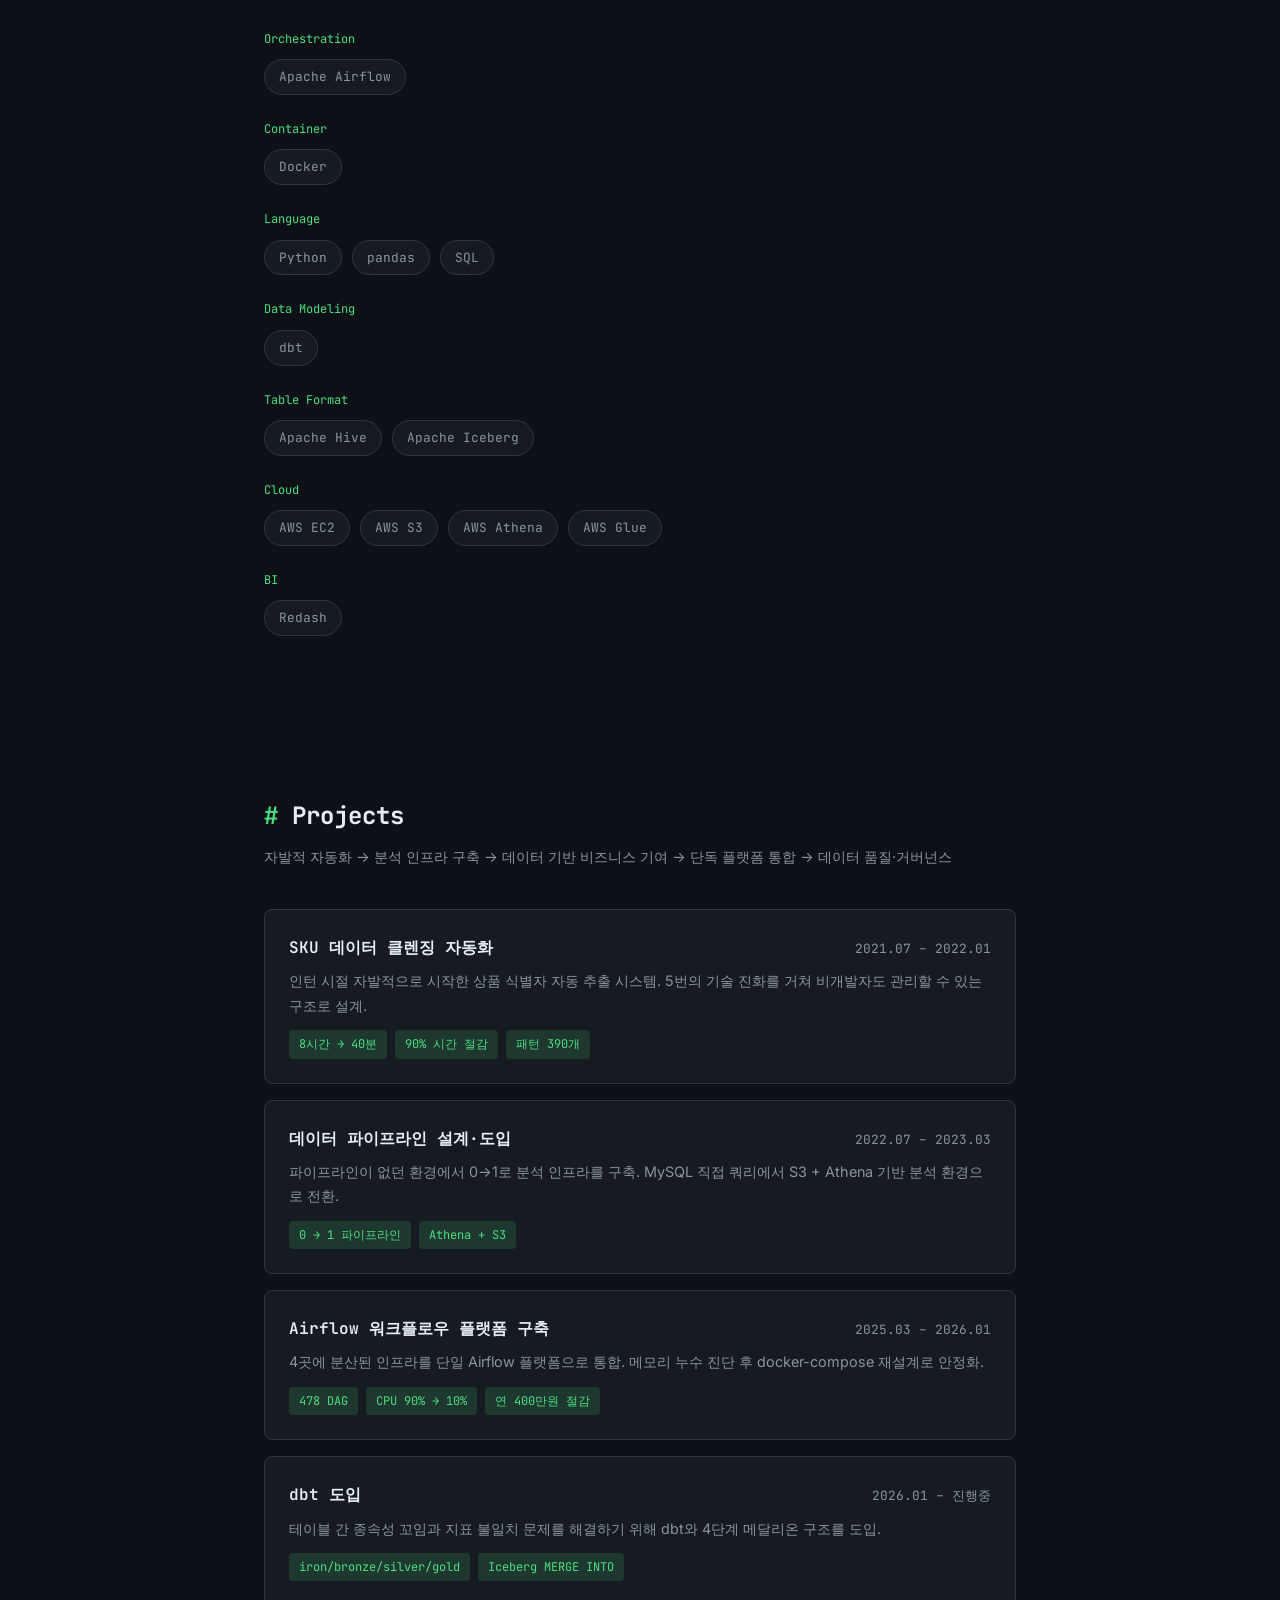
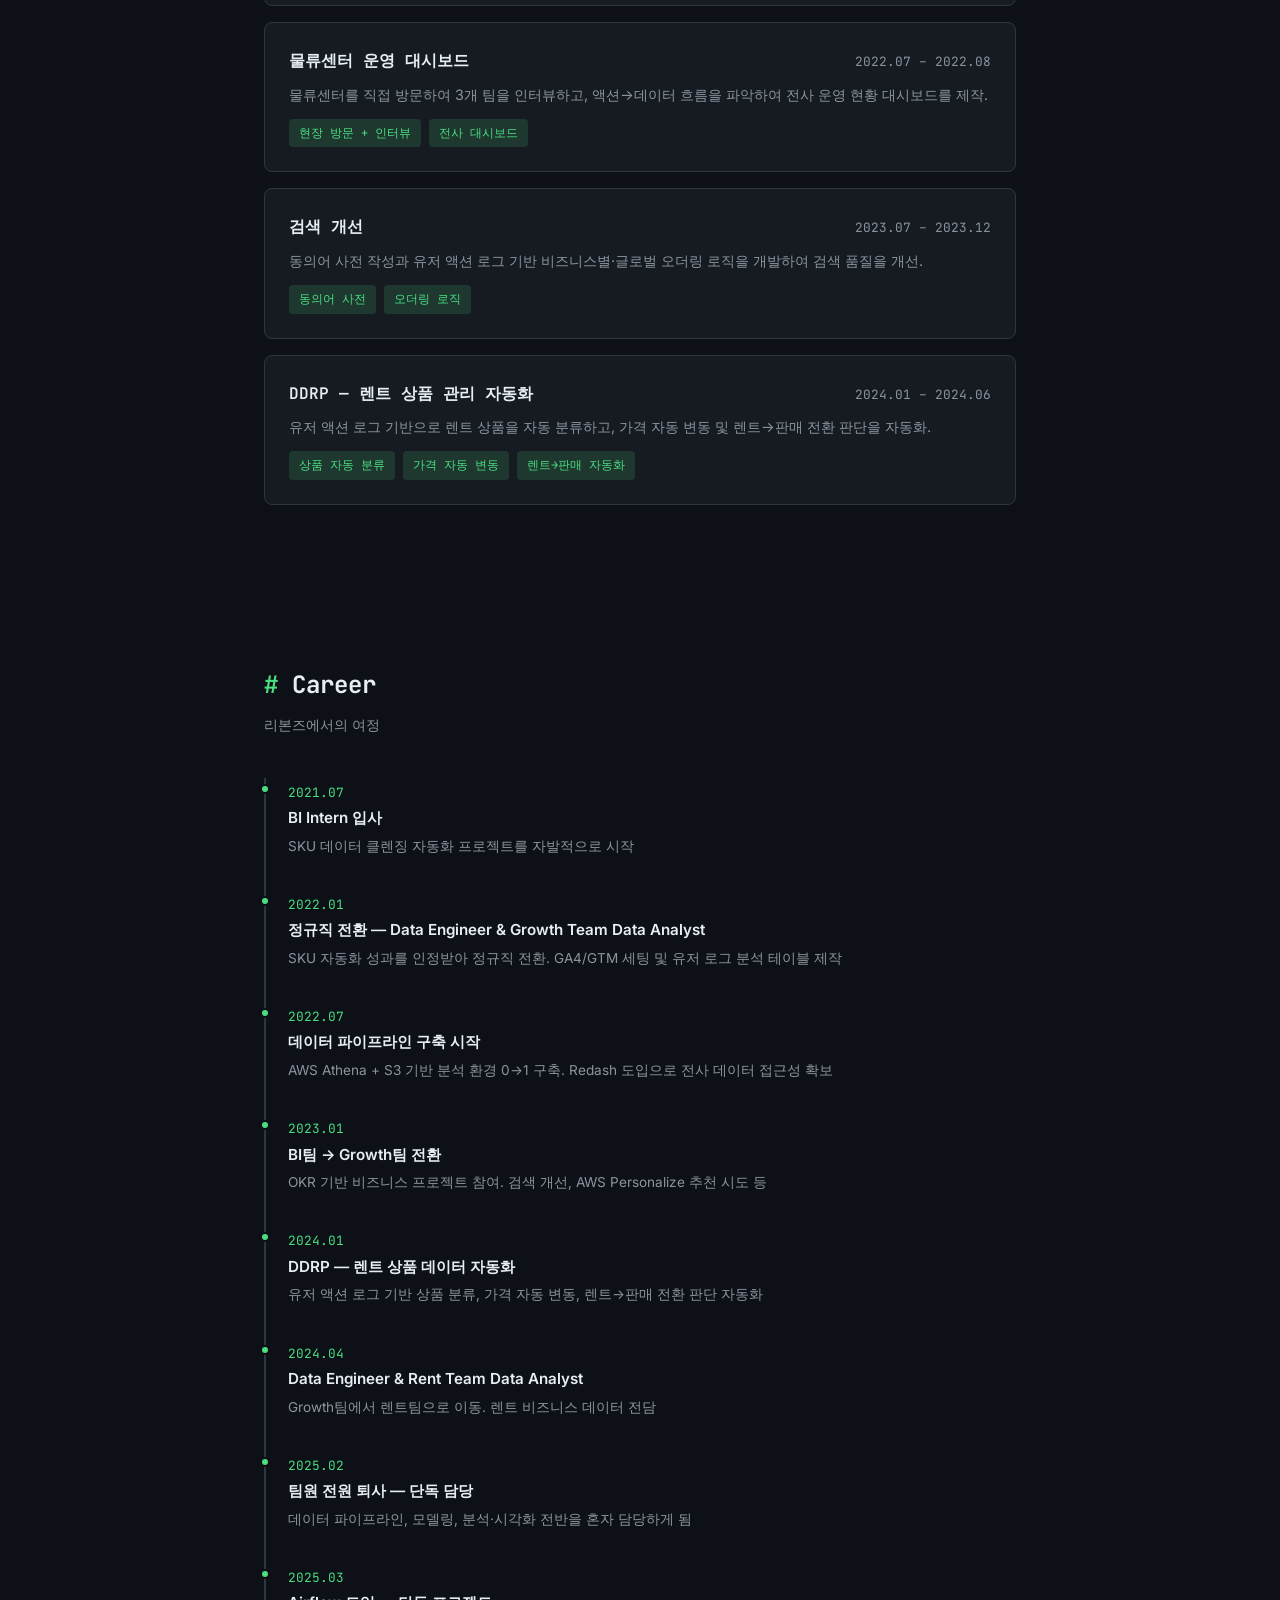
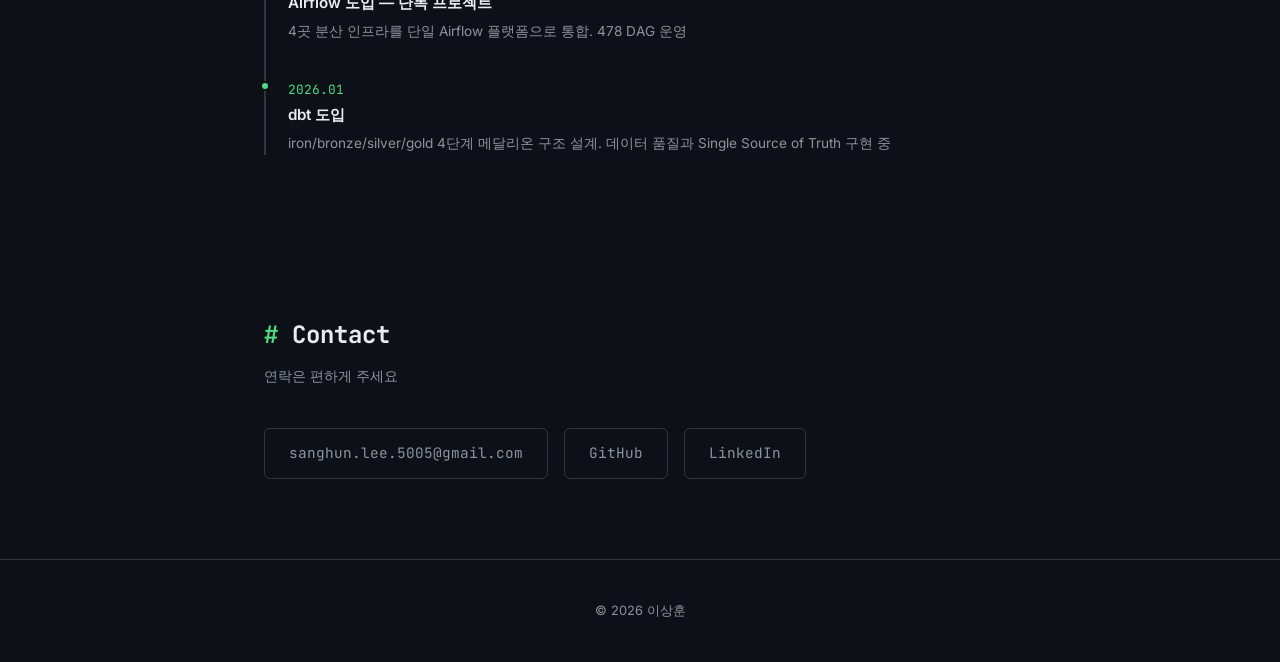
==== commit 4beeb6c8: "etc: career 레포 master 원본 기반 콘텐츠 싱크 + README 데이터 소스 문서화" ====
--- a/index.html
+++ b/index.html
@@ -41,10 +41,14 @@
   <section id="about" class="fade-in">
     <div class="container">
       <h2 class="section-title">About</h2>
-      <p class="section-subtitle">데이터 엔지니어 4년차</p>
+      <p class="section-subtitle">데이터 엔지니어 4년차 &middot; 고려대학교 환경생태공학부 졸업</p>
       <div class="about__text">
         <p>
-          <strong>리본즈</strong>(명품 렌트&middot;빈티지 플랫폼)에서 2021년 인턴으로 시작해 현재까지 데이터 엔지니어로 일하고 있습니다.
+          <strong>리본즈</strong>에서 2021년 인턴으로 시작해 현재까지 데이터 엔지니어로 일하고 있습니다.
+          리본즈는 명품 렌트를 주력으로 빈티지&middot;판매까지 통합한 커머스 플랫폼으로,
+          시리즈 A 105억원을 유치하고 <strong>누적 회원 160만, MAU 최대 50만, 일 인터랙션 로그 최대 300만 건</strong> 규모입니다.
+        </p>
+        <p style="margin-top: 16px;">
           최대 4명이었던 팀에서 팀원이 순차 퇴사하여, 2025년 초부터 <strong>데이터 파이프라인, 모델링, 분석&middot;시각화 전반을 단독 담당</strong>하고 있습니다.
         </p>
         <p style="margin-top: 16px;">
@@ -152,10 +156,10 @@
 
         <a href="./projects/dbt-medallion.html" class="project-card">
           <div class="project-card__header">
-            <span class="project-card__title">dbt + 메달리온 아키텍처 도입</span>
+            <span class="project-card__title">dbt 도입</span>
             <span class="project-card__period">2026.01 &ndash; 진행중</span>
           </div>
-          <p class="project-card__desc">테이블 간 종속성 꼬임과 지표 불일치 문제를 해결하기 위해 4단계 메달리온 구조와 dbt를 도입.</p>
+          <p class="project-card__desc">테이블 간 종속성 꼬임과 지표 불일치 문제를 해결하기 위해 dbt와 4단계 메달리온 구조를 도입.</p>
           <div class="project-card__metrics">
             <span class="metric">iron/bronze/silver/gold</span>
             <span class="metric">Iceberg MERGE INTO</span>
@@ -212,12 +216,12 @@
       <div class="timeline">
         <div class="timeline__item">
           <span class="timeline__year">2021.07</span>
-          <p class="timeline__title">인턴 입사 &mdash; BI팀</p>
+          <p class="timeline__title">BI Intern 입사</p>
           <p class="timeline__desc">SKU 데이터 클렌징 자동화 프로젝트를 자발적으로 시작</p>
         </div>
         <div class="timeline__item">
           <span class="timeline__year">2022.01</span>
-          <p class="timeline__title">정규직 전환</p>
+          <p class="timeline__title">정규직 전환 &mdash; Data Engineer &amp; Growth Team Data Analyst</p>
           <p class="timeline__desc">SKU 자동화 성과를 인정받아 정규직 전환. GA4/GTM 세팅 및 유저 로그 분석 테이블 제작</p>
         </div>
         <div class="timeline__item">
@@ -236,6 +240,11 @@
           <p class="timeline__desc">유저 액션 로그 기반 상품 분류, 가격 자동 변동, 렌트&rarr;판매 전환 판단 자동화</p>
         </div>
         <div class="timeline__item">
+          <span class="timeline__year">2024.04</span>
+          <p class="timeline__title">Data Engineer &amp; Rent Team Data Analyst</p>
+          <p class="timeline__desc">Growth팀에서 렌트팀으로 이동. 렌트 비즈니스 데이터 전담</p>
+        </div>
+        <div class="timeline__item">
           <span class="timeline__year">2025.02</span>
           <p class="timeline__title">팀원 전원 퇴사 &mdash; 단독 담당</p>
           <p class="timeline__desc">데이터 파이프라인, 모델링, 분석&middot;시각화 전반을 혼자 담당하게 됨</p>
@@ -247,8 +256,8 @@
         </div>
         <div class="timeline__item">
           <span class="timeline__year">2026.01</span>
-          <p class="timeline__title">dbt + 메달리온 아키텍처 도입</p>
-          <p class="timeline__desc">iron/bronze/silver/gold 4단계 구조 설계. 데이터 품질과 Single Source of Truth 구현 중</p>
+          <p class="timeline__title">dbt 도입</p>
+          <p class="timeline__desc">iron/bronze/silver/gold 4단계 메달리온 구조 설계. 데이터 품질과 Single Source of Truth 구현 중</p>
         </div>
       </div>
     </div>
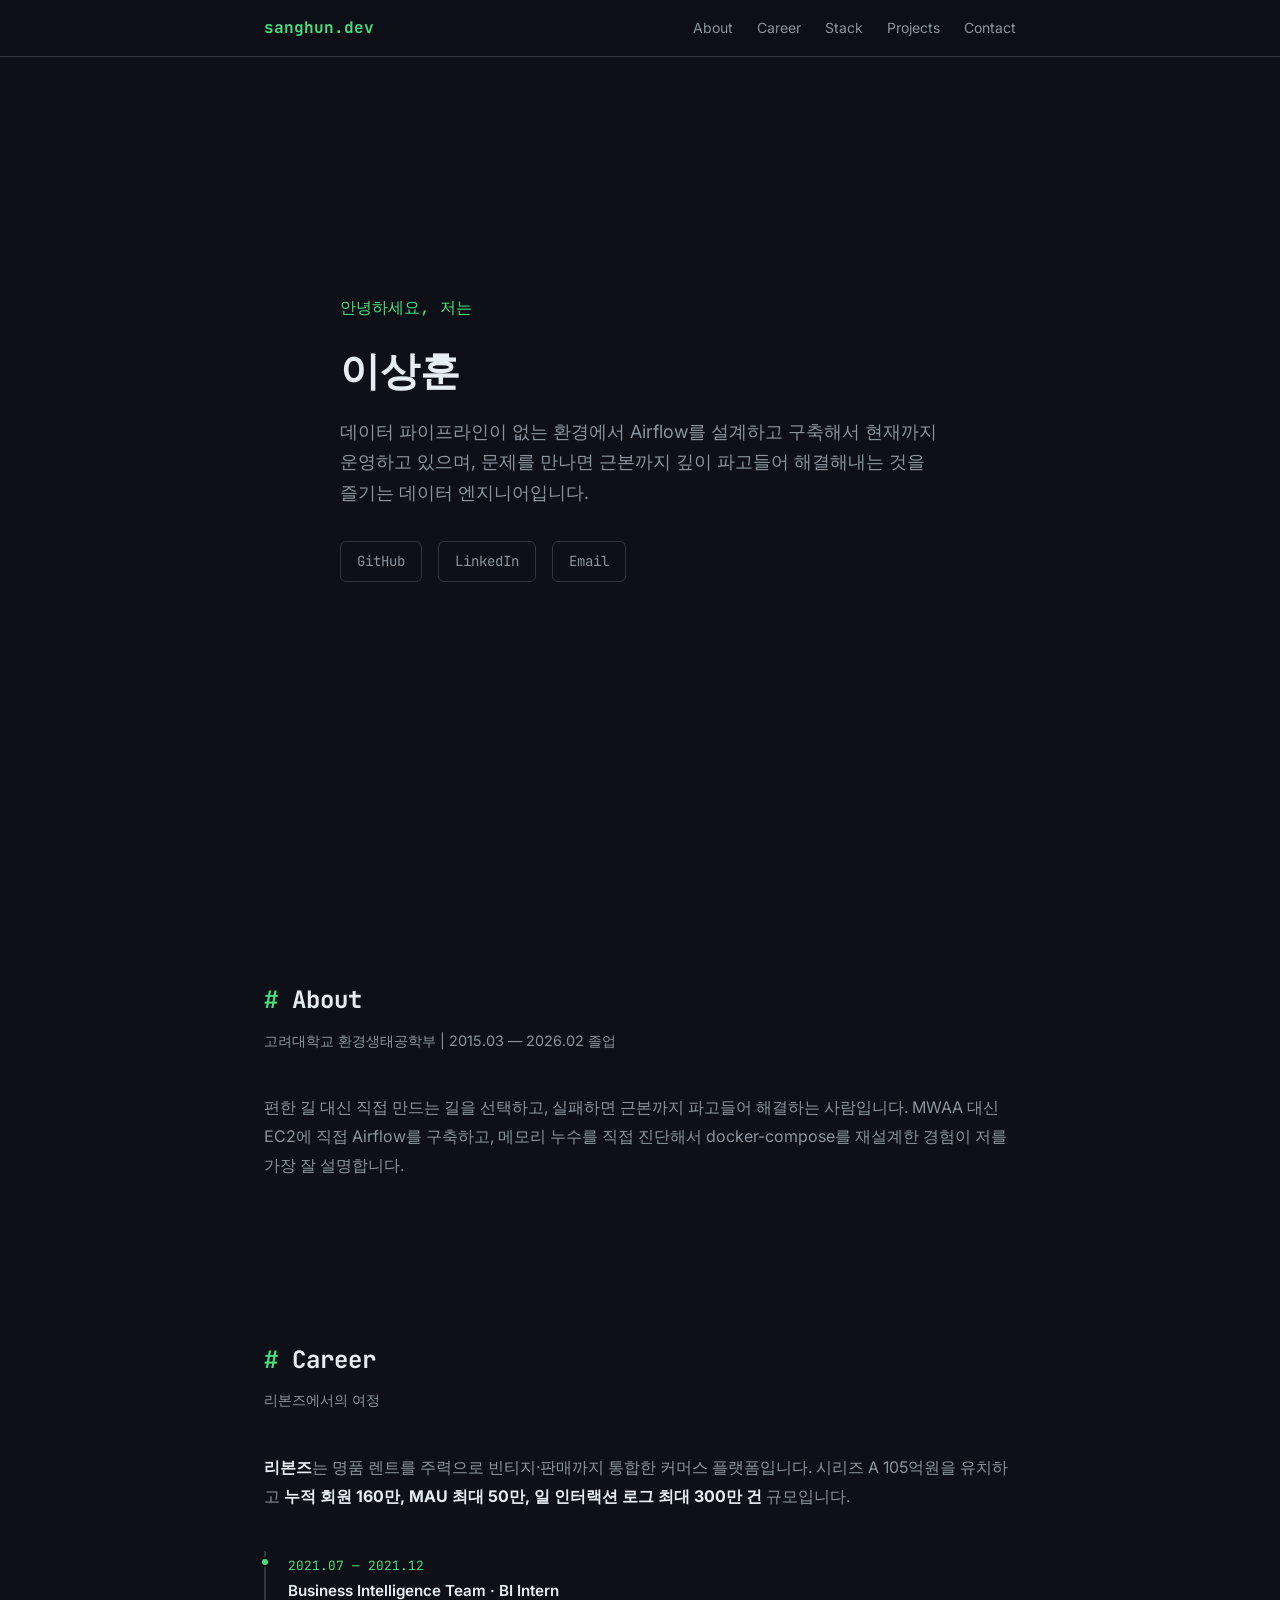
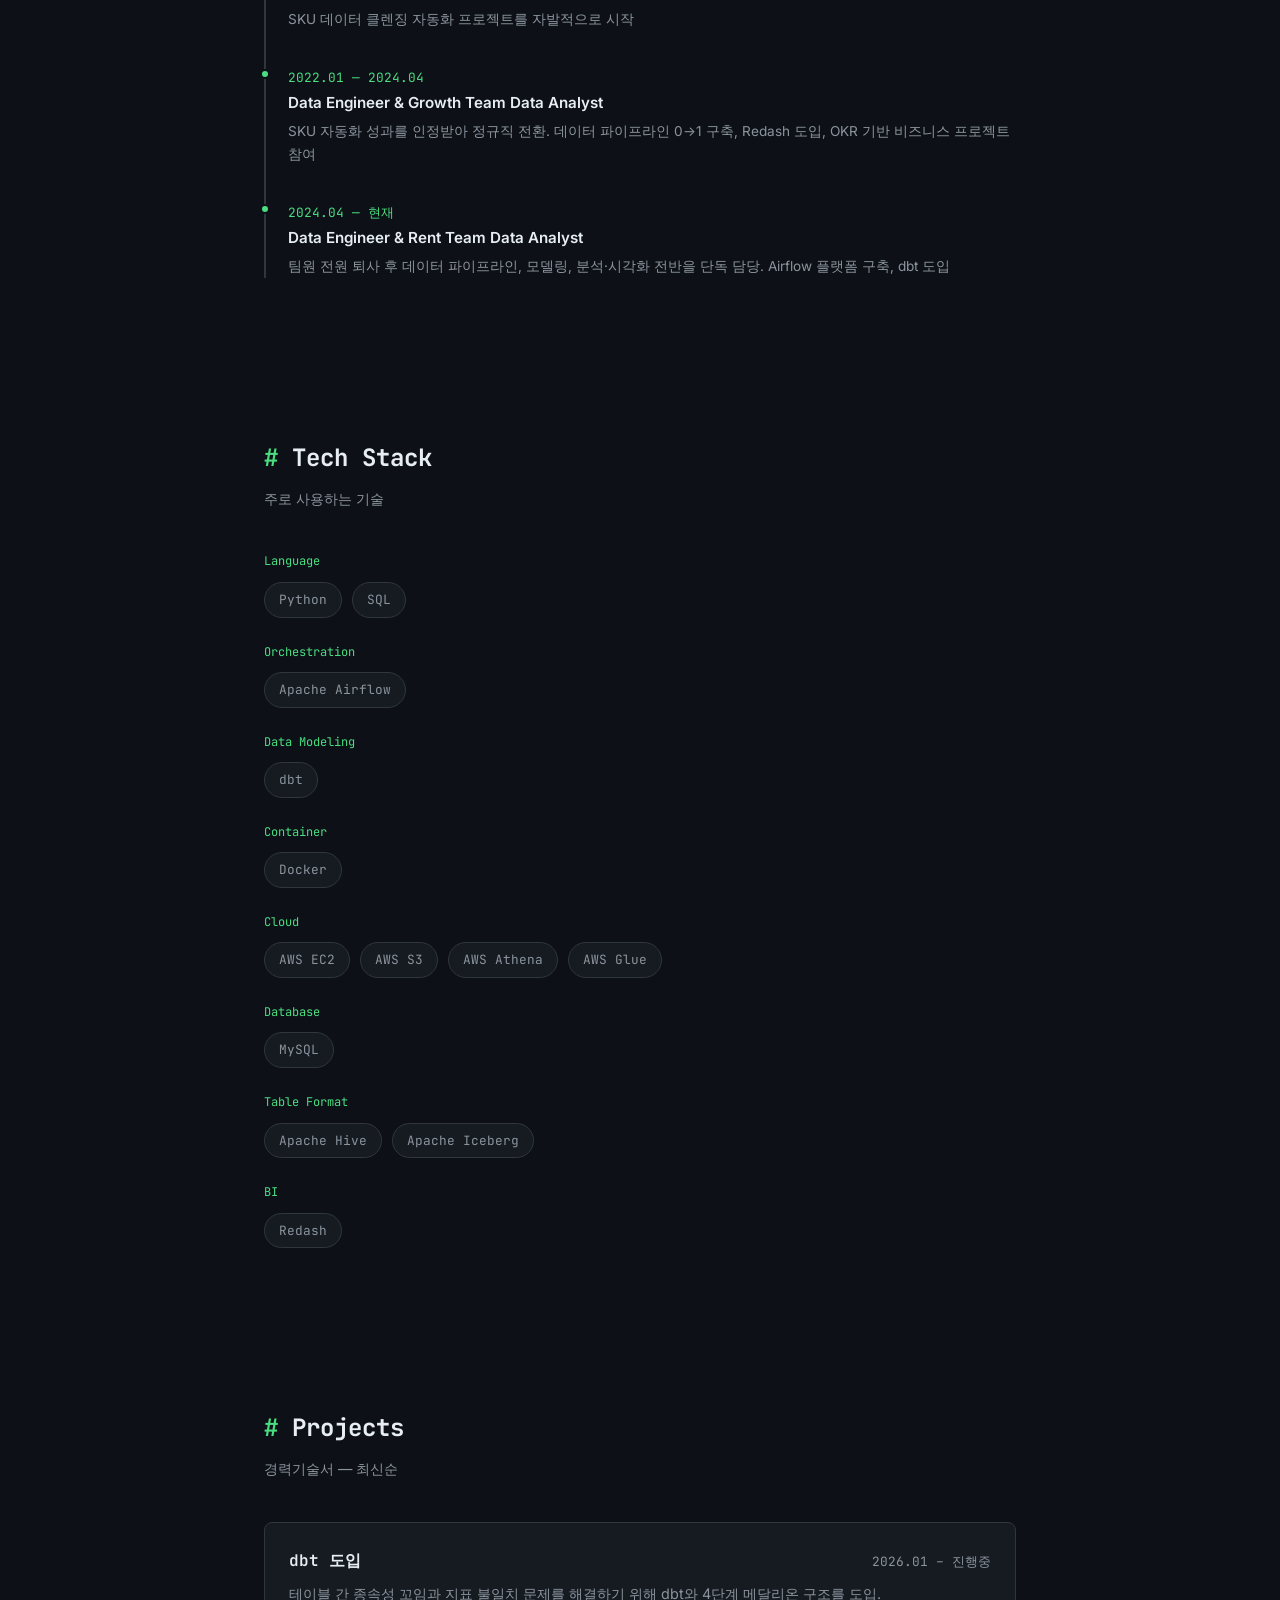
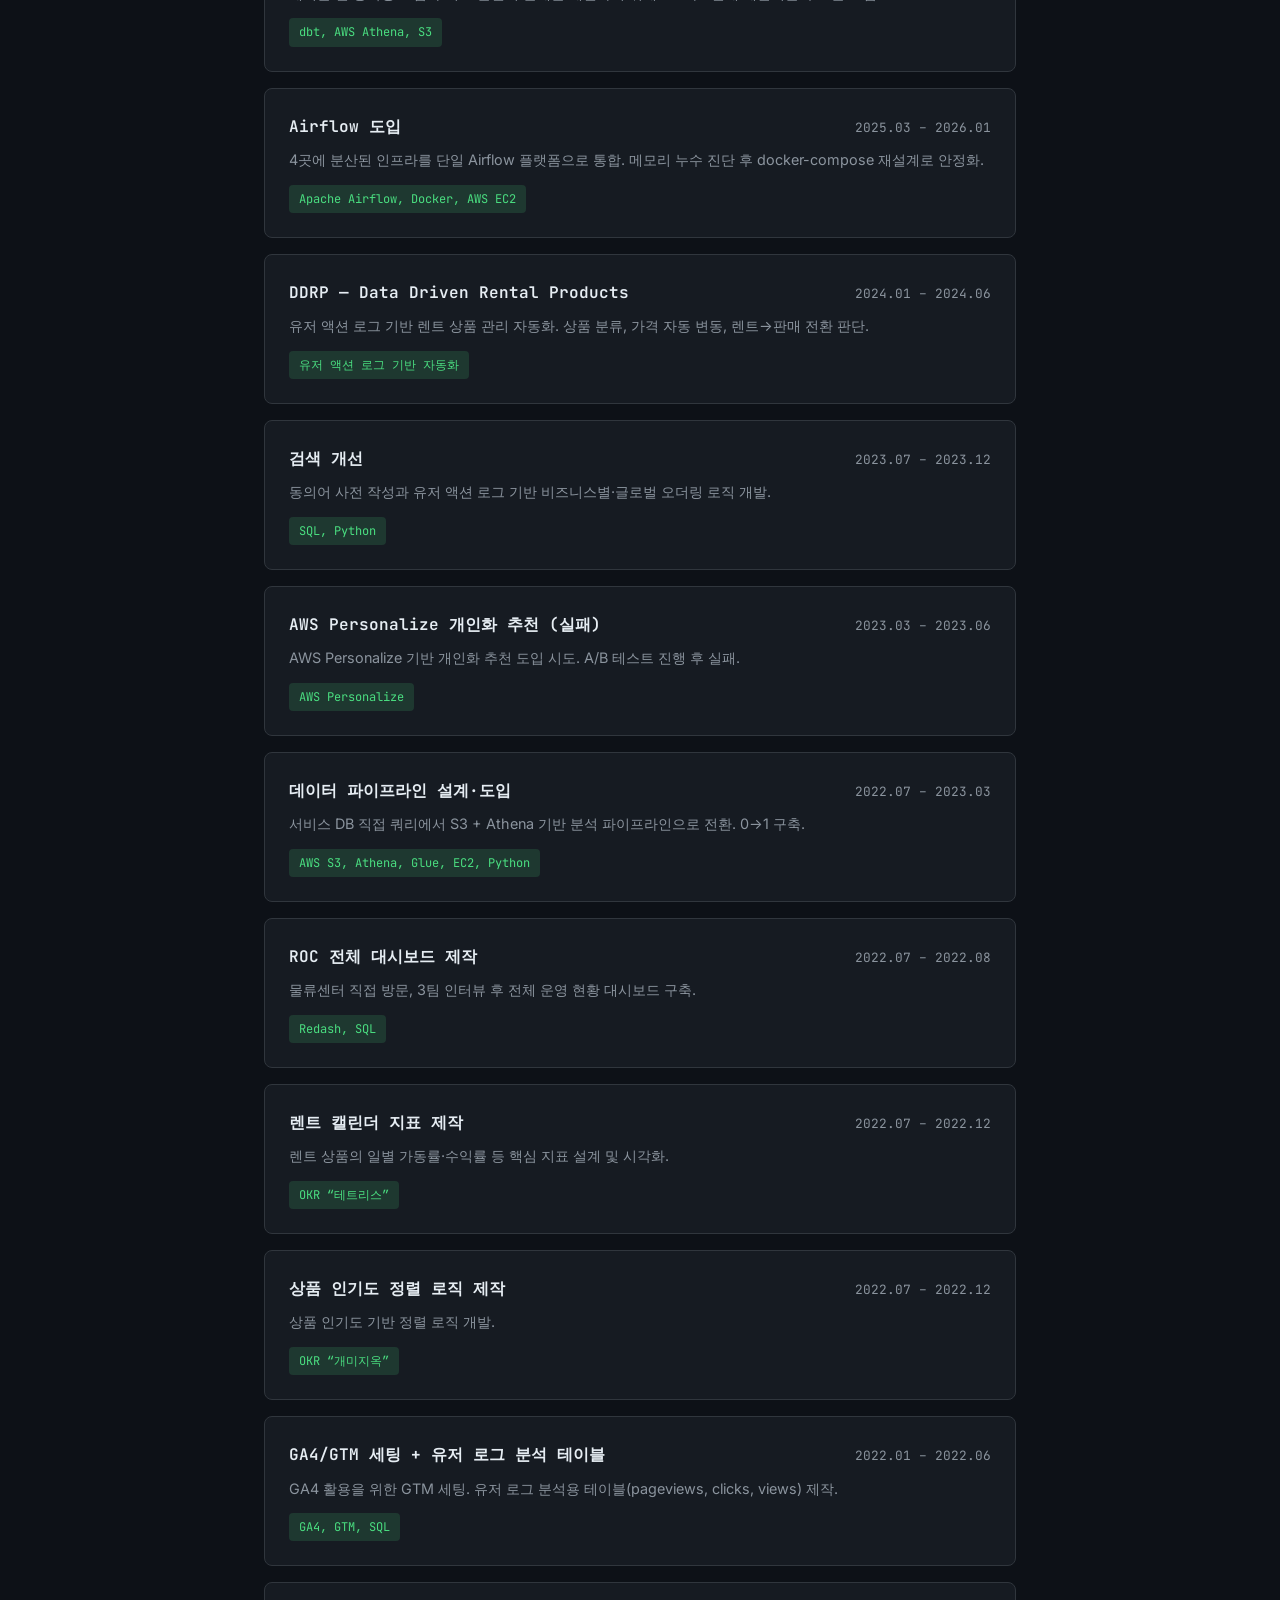
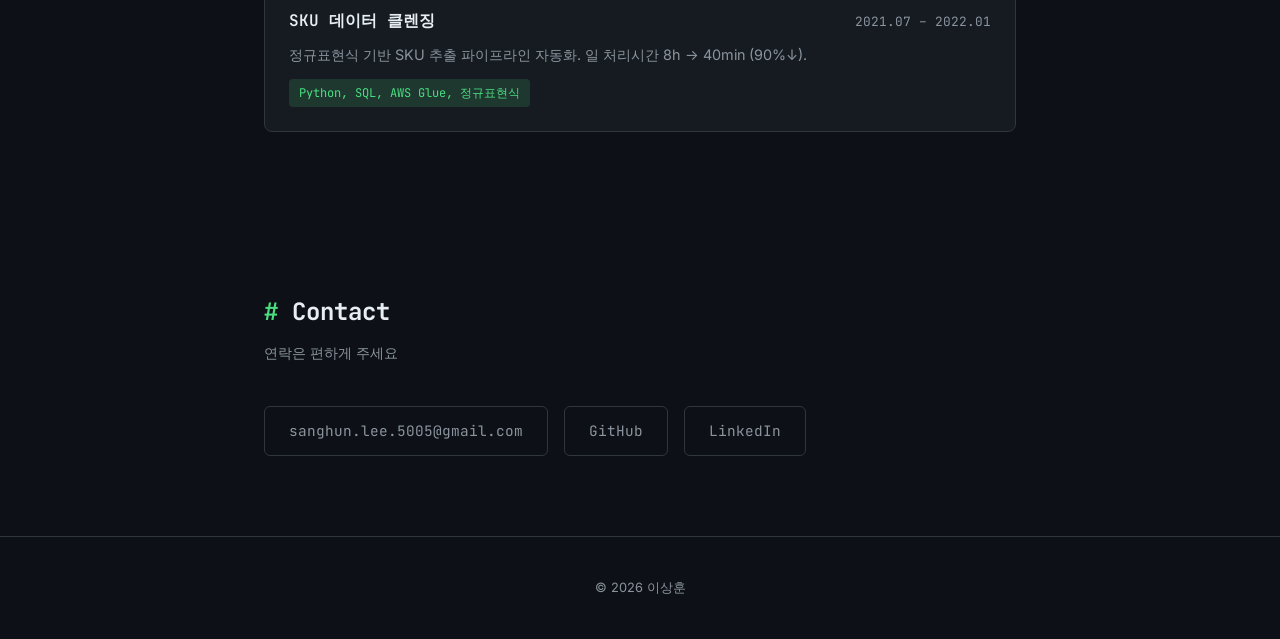
==== commit 5f7ebed3: "refactor: resume.md·career.md 순서 기반 페이지 재구성 + 개인정보 주의사항 추가" ====
--- a/index.html
+++ b/index.html
@@ -15,15 +15,15 @@
       <a href="#hero" class="nav__logo">sanghun.dev</a>
       <ul class="nav__links">
         <li><a href="#about">About</a></li>
+        <li><a href="#career">Career</a></li>
         <li><a href="#stack">Stack</a></li>
         <li><a href="#projects">Projects</a></li>
-        <li><a href="#career">Career</a></li>
         <li><a href="#contact">Contact</a></li>
       </ul>
     </div>
   </nav>
 
-  <!-- Hero -->
+  <!-- 1. 인적사항 + 한 줄 소개 -->
   <section id="hero" class="hero">
     <div class="container">
       <p class="hero__greeting">안녕하세요, 저는</p>
@@ -37,21 +37,13 @@
     </div>
   </section>
 
-  <!-- About -->
+  <!-- 2. 학력 + 소개 -->
   <section id="about" class="fade-in">
     <div class="container">
       <h2 class="section-title">About</h2>
-      <p class="section-subtitle">데이터 엔지니어 4년차 &middot; 고려대학교 환경생태공학부 졸업</p>
+      <p class="section-subtitle">고려대학교 환경생태공학부 | 2015.03 &mdash; 2026.02 졸업</p>
       <div class="about__text">
         <p>
-          <strong>리본즈</strong>에서 2021년 인턴으로 시작해 현재까지 데이터 엔지니어로 일하고 있습니다.
-          리본즈는 명품 렌트를 주력으로 빈티지&middot;판매까지 통합한 커머스 플랫폼으로,
-          시리즈 A 105억원을 유치하고 <strong>누적 회원 160만, MAU 최대 50만, 일 인터랙션 로그 최대 300만 건</strong> 규모입니다.
-        </p>
-        <p style="margin-top: 16px;">
-          최대 4명이었던 팀에서 팀원이 순차 퇴사하여, 2025년 초부터 <strong>데이터 파이프라인, 모델링, 분석&middot;시각화 전반을 단독 담당</strong>하고 있습니다.
-        </p>
-        <p style="margin-top: 16px;">
           편한 길 대신 직접 만드는 길을 선택하고, 실패하면 근본까지 파고들어 해결하는 사람입니다.
           MWAA 대신 EC2에 직접 Airflow를 구축하고, 메모리 누수를 직접 진단해서 docker-compose를 재설계한 경험이 저를 가장 잘 설명합니다.
         </p>
@@ -59,38 +51,64 @@
     </div>
   </section>
 
-  <!-- Tech Stack -->
+  <!-- 3. 경력 -->
+  <section id="career" class="fade-in">
+    <div class="container">
+      <h2 class="section-title">Career</h2>
+      <p class="section-subtitle">리본즈에서의 여정</p>
+
+      <div class="about__text" style="margin-bottom: 40px;">
+        <p>
+          <strong>리본즈</strong>는 명품 렌트를 주력으로 빈티지&middot;판매까지 통합한 커머스 플랫폼입니다.
+          시리즈 A 105억원을 유치하고 <strong>누적 회원 160만, MAU 최대 50만, 일 인터랙션 로그 최대 300만 건</strong> 규모입니다.
+        </p>
+      </div>
+
+      <div class="timeline">
+        <div class="timeline__item">
+          <span class="timeline__year">2021.07 &mdash; 2021.12</span>
+          <p class="timeline__title">Business Intelligence Team &middot; BI Intern</p>
+          <p class="timeline__desc">SKU 데이터 클렌징 자동화 프로젝트를 자발적으로 시작</p>
+        </div>
+        <div class="timeline__item">
+          <span class="timeline__year">2022.01 &mdash; 2024.04</span>
+          <p class="timeline__title">Data Engineer &amp; Growth Team Data Analyst</p>
+          <p class="timeline__desc">SKU 자동화 성과를 인정받아 정규직 전환. 데이터 파이프라인 0&rarr;1 구축, Redash 도입, OKR 기반 비즈니스 프로젝트 참여</p>
+        </div>
+        <div class="timeline__item">
+          <span class="timeline__year">2024.04 &mdash; 현재</span>
+          <p class="timeline__title">Data Engineer &amp; Rent Team Data Analyst</p>
+          <p class="timeline__desc">팀원 전원 퇴사 후 데이터 파이프라인, 모델링, 분석&middot;시각화 전반을 단독 담당. Airflow 플랫폼 구축, dbt 도입</p>
+        </div>
+      </div>
+    </div>
+  </section>
+
+  <!-- 4. 기술 스택 -->
   <section id="stack" class="fade-in">
     <div class="container">
       <h2 class="section-title">Tech Stack</h2>
       <p class="section-subtitle">주로 사용하는 기술</p>
 
+      <p class="tech-category">Language</p>
+      <div class="tech-grid">
+        <span class="tech-tag">Python</span>
+        <span class="tech-tag">SQL</span>
+      </div>
+
       <p class="tech-category">Orchestration</p>
       <div class="tech-grid">
         <span class="tech-tag">Apache Airflow</span>
       </div>
 
+      <p class="tech-category">Data Modeling</p>
+      <div class="tech-grid">
+        <span class="tech-tag">dbt</span>
+      </div>
+
       <p class="tech-category">Container</p>
       <div class="tech-grid">
         <span class="tech-tag">Docker</span>
-      </div>
-
-      <p class="tech-category">Language</p>
-      <div class="tech-grid">
-        <span class="tech-tag">Python</span>
-        <span class="tech-tag">pandas</span>
-        <span class="tech-tag">SQL</span>
-      </div>
-
-      <p class="tech-category">Data Modeling</p>
-      <div class="tech-grid">
-        <span class="tech-tag">dbt</span>
-      </div>
-
-      <p class="tech-category">Table Format</p>
-      <div class="tech-grid">
-        <span class="tech-tag">Apache Hive</span>
-        <span class="tech-tag">Apache Iceberg</span>
       </div>
 
       <p class="tech-category">Cloud</p>
@@ -101,6 +119,17 @@
         <span class="tech-tag">AWS Glue</span>
       </div>
 
+      <p class="tech-category">Database</p>
+      <div class="tech-grid">
+        <span class="tech-tag">MySQL</span>
+      </div>
+
+      <p class="tech-category">Table Format</p>
+      <div class="tech-grid">
+        <span class="tech-tag">Apache Hive</span>
+        <span class="tech-tag">Apache Iceberg</span>
+      </div>
+
       <p class="tech-category">BI</p>
       <div class="tech-grid">
         <span class="tech-tag">Redash</span>
@@ -108,157 +137,146 @@
     </div>
   </section>
 
-  <!-- Projects -->
+  <!-- 5. 경력기술서 (최신순, master/career.md 순서) -->
   <section id="projects" class="fade-in">
     <div class="container">
       <h2 class="section-title">Projects</h2>
-      <p class="section-subtitle">자발적 자동화 &rarr; 분석 인프라 구축 &rarr; 데이터 기반 비즈니스 기여 &rarr; 단독 플랫폼 통합 &rarr; 데이터 품질&middot;거버넌스</p>
+      <p class="section-subtitle">경력기술서 &mdash; 최신순</p>
 
       <div class="projects-grid">
 
-        <a href="./projects/sku-cleansing.html" class="project-card">
-          <div class="project-card__header">
-            <span class="project-card__title">SKU 데이터 클렌징 자동화</span>
-            <span class="project-card__period">2021.07 &ndash; 2022.01</span>
-          </div>
-          <p class="project-card__desc">인턴 시절 자발적으로 시작한 상품 식별자 자동 추출 시스템. 5번의 기술 진화를 거쳐 비개발자도 관리할 수 있는 구조로 설계.</p>
-          <div class="project-card__metrics">
-            <span class="metric">8시간 &rarr; 40분</span>
-            <span class="metric">90% 시간 절감</span>
-            <span class="metric">패턴 390개</span>
-          </div>
-        </a>
-
+        <!-- 1. dbt 도입 -->
+        <a href="./projects/dbt-medallion.html" class="project-card">
+          <div class="project-card__header">
+            <span class="project-card__title">dbt 도입</span>
+            <span class="project-card__period">2026.01 &ndash; 진행중</span>
+          </div>
+          <p class="project-card__desc">테이블 간 종속성 꼬임과 지표 불일치 문제를 해결하기 위해 dbt와 4단계 메달리온 구조를 도입.</p>
+          <div class="project-card__metrics">
+            <span class="metric">dbt, AWS Athena, S3</span>
+          </div>
+        </a>
+
+        <!-- 2. Airflow 도입 -->
+        <a href="./projects/airflow.html" class="project-card">
+          <div class="project-card__header">
+            <span class="project-card__title">Airflow 도입</span>
+            <span class="project-card__period">2025.03 &ndash; 2026.01</span>
+          </div>
+          <p class="project-card__desc">4곳에 분산된 인프라를 단일 Airflow 플랫폼으로 통합. 메모리 누수 진단 후 docker-compose 재설계로 안정화.</p>
+          <div class="project-card__metrics">
+            <span class="metric">Apache Airflow, Docker, AWS EC2</span>
+          </div>
+        </a>
+
+        <!-- 3. DDRP -->
+        <a href="./projects/ddrp.html" class="project-card">
+          <div class="project-card__header">
+            <span class="project-card__title">DDRP &mdash; Data Driven Rental Products</span>
+            <span class="project-card__period">2024.01 &ndash; 2024.06</span>
+          </div>
+          <p class="project-card__desc">유저 액션 로그 기반 렌트 상품 관리 자동화. 상품 분류, 가격 자동 변동, 렌트&rarr;판매 전환 판단.</p>
+          <div class="project-card__metrics">
+            <span class="metric">유저 액션 로그 기반 자동화</span>
+          </div>
+        </a>
+
+        <!-- 4. 검색 개선 -->
+        <a href="./projects/search.html" class="project-card">
+          <div class="project-card__header">
+            <span class="project-card__title">검색 개선</span>
+            <span class="project-card__period">2023.07 &ndash; 2023.12</span>
+          </div>
+          <p class="project-card__desc">동의어 사전 작성과 유저 액션 로그 기반 비즈니스별&middot;글로벌 오더링 로직 개발.</p>
+          <div class="project-card__metrics">
+            <span class="metric">SQL, Python</span>
+          </div>
+        </a>
+
+        <!-- 5. AWS Personalize 개인화 추천 (실패) -->
+        <div class="project-card">
+          <div class="project-card__header">
+            <span class="project-card__title">AWS Personalize 개인화 추천 (실패)</span>
+            <span class="project-card__period">2023.03 &ndash; 2023.06</span>
+          </div>
+          <p class="project-card__desc">AWS Personalize 기반 개인화 추천 도입 시도. A/B 테스트 진행 후 실패.</p>
+          <div class="project-card__metrics">
+            <span class="metric">AWS Personalize</span>
+          </div>
+        </div>
+
+        <!-- 6. 데이터 파이프라인 설계·도입 -->
         <a href="./projects/data-pipeline.html" class="project-card">
           <div class="project-card__header">
             <span class="project-card__title">데이터 파이프라인 설계&middot;도입</span>
             <span class="project-card__period">2022.07 &ndash; 2023.03</span>
           </div>
-          <p class="project-card__desc">파이프라인이 없던 환경에서 0&rarr;1로 분석 인프라를 구축. MySQL 직접 쿼리에서 S3 + Athena 기반 분석 환경으로 전환.</p>
-          <div class="project-card__metrics">
-            <span class="metric">0 &rarr; 1 파이프라인</span>
-            <span class="metric">Athena + S3</span>
-          </div>
-        </a>
-
-        <a href="./projects/airflow.html" class="project-card">
-          <div class="project-card__header">
-            <span class="project-card__title">Airflow 워크플로우 플랫폼 구축</span>
-            <span class="project-card__period">2025.03 &ndash; 2026.01</span>
-          </div>
-          <p class="project-card__desc">4곳에 분산된 인프라를 단일 Airflow 플랫폼으로 통합. 메모리 누수 진단 후 docker-compose 재설계로 안정화.</p>
-          <div class="project-card__metrics">
-            <span class="metric">478 DAG</span>
-            <span class="metric">CPU 90% &rarr; 10%</span>
-            <span class="metric">연 400만원 절감</span>
-          </div>
-        </a>
-
-        <a href="./projects/dbt-medallion.html" class="project-card">
-          <div class="project-card__header">
-            <span class="project-card__title">dbt 도입</span>
-            <span class="project-card__period">2026.01 &ndash; 진행중</span>
-          </div>
-          <p class="project-card__desc">테이블 간 종속성 꼬임과 지표 불일치 문제를 해결하기 위해 dbt와 4단계 메달리온 구조를 도입.</p>
-          <div class="project-card__metrics">
-            <span class="metric">iron/bronze/silver/gold</span>
-            <span class="metric">Iceberg MERGE INTO</span>
-          </div>
-        </a>
-
+          <p class="project-card__desc">서비스 DB 직접 쿼리에서 S3 + Athena 기반 분석 파이프라인으로 전환. 0&rarr;1 구축.</p>
+          <div class="project-card__metrics">
+            <span class="metric">AWS S3, Athena, Glue, EC2, Python</span>
+          </div>
+        </a>
+
+        <!-- 7. ROC 전체 대시보드 제작 -->
         <a href="./projects/roc-dashboard.html" class="project-card">
           <div class="project-card__header">
-            <span class="project-card__title">물류센터 운영 대시보드</span>
+            <span class="project-card__title">ROC 전체 대시보드 제작</span>
             <span class="project-card__period">2022.07 &ndash; 2022.08</span>
           </div>
-          <p class="project-card__desc">물류센터를 직접 방문하여 3개 팀을 인터뷰하고, 액션&rarr;데이터 흐름을 파악하여 전사 운영 현황 대시보드를 제작.</p>
-          <div class="project-card__metrics">
-            <span class="metric">현장 방문 + 인터뷰</span>
-            <span class="metric">전사 대시보드</span>
-          </div>
-        </a>
-
-        <a href="./projects/search.html" class="project-card">
-          <div class="project-card__header">
-            <span class="project-card__title">검색 개선</span>
-            <span class="project-card__period">2023.07 &ndash; 2023.12</span>
-          </div>
-          <p class="project-card__desc">동의어 사전 작성과 유저 액션 로그 기반 비즈니스별&middot;글로벌 오더링 로직을 개발하여 검색 품질을 개선.</p>
-          <div class="project-card__metrics">
-            <span class="metric">동의어 사전</span>
-            <span class="metric">오더링 로직</span>
-          </div>
-        </a>
-
-        <a href="./projects/ddrp.html" class="project-card">
-          <div class="project-card__header">
-            <span class="project-card__title">DDRP &mdash; 렌트 상품 관리 자동화</span>
-            <span class="project-card__period">2024.01 &ndash; 2024.06</span>
-          </div>
-          <p class="project-card__desc">유저 액션 로그 기반으로 렌트 상품을 자동 분류하고, 가격 자동 변동 및 렌트&rarr;판매 전환 판단을 자동화.</p>
-          <div class="project-card__metrics">
-            <span class="metric">상품 자동 분류</span>
-            <span class="metric">가격 자동 변동</span>
-            <span class="metric">렌트&rarr;판매 자동화</span>
-          </div>
-        </a>
-
-      </div>
-    </div>
-  </section>
-
-  <!-- Career -->
-  <section id="career" class="fade-in">
-    <div class="container">
-      <h2 class="section-title">Career</h2>
-      <p class="section-subtitle">리본즈에서의 여정</p>
-
-      <div class="timeline">
-        <div class="timeline__item">
-          <span class="timeline__year">2021.07</span>
-          <p class="timeline__title">BI Intern 입사</p>
-          <p class="timeline__desc">SKU 데이터 클렌징 자동화 프로젝트를 자발적으로 시작</p>
-        </div>
-        <div class="timeline__item">
-          <span class="timeline__year">2022.01</span>
-          <p class="timeline__title">정규직 전환 &mdash; Data Engineer &amp; Growth Team Data Analyst</p>
-          <p class="timeline__desc">SKU 자동화 성과를 인정받아 정규직 전환. GA4/GTM 세팅 및 유저 로그 분석 테이블 제작</p>
-        </div>
-        <div class="timeline__item">
-          <span class="timeline__year">2022.07</span>
-          <p class="timeline__title">데이터 파이프라인 구축 시작</p>
-          <p class="timeline__desc">AWS Athena + S3 기반 분석 환경 0&rarr;1 구축. Redash 도입으로 전사 데이터 접근성 확보</p>
-        </div>
-        <div class="timeline__item">
-          <span class="timeline__year">2023.01</span>
-          <p class="timeline__title">BI팀 &rarr; Growth팀 전환</p>
-          <p class="timeline__desc">OKR 기반 비즈니스 프로젝트 참여. 검색 개선, AWS Personalize 추천 시도 등</p>
-        </div>
-        <div class="timeline__item">
-          <span class="timeline__year">2024.01</span>
-          <p class="timeline__title">DDRP &mdash; 렌트 상품 데이터 자동화</p>
-          <p class="timeline__desc">유저 액션 로그 기반 상품 분류, 가격 자동 변동, 렌트&rarr;판매 전환 판단 자동화</p>
-        </div>
-        <div class="timeline__item">
-          <span class="timeline__year">2024.04</span>
-          <p class="timeline__title">Data Engineer &amp; Rent Team Data Analyst</p>
-          <p class="timeline__desc">Growth팀에서 렌트팀으로 이동. 렌트 비즈니스 데이터 전담</p>
-        </div>
-        <div class="timeline__item">
-          <span class="timeline__year">2025.02</span>
-          <p class="timeline__title">팀원 전원 퇴사 &mdash; 단독 담당</p>
-          <p class="timeline__desc">데이터 파이프라인, 모델링, 분석&middot;시각화 전반을 혼자 담당하게 됨</p>
-        </div>
-        <div class="timeline__item">
-          <span class="timeline__year">2025.03</span>
-          <p class="timeline__title">Airflow 도입 &mdash; 단독 프로젝트</p>
-          <p class="timeline__desc">4곳 분산 인프라를 단일 Airflow 플랫폼으로 통합. 478 DAG 운영</p>
-        </div>
-        <div class="timeline__item">
-          <span class="timeline__year">2026.01</span>
-          <p class="timeline__title">dbt 도입</p>
-          <p class="timeline__desc">iron/bronze/silver/gold 4단계 메달리온 구조 설계. 데이터 품질과 Single Source of Truth 구현 중</p>
-        </div>
+          <p class="project-card__desc">물류센터 직접 방문, 3팀 인터뷰 후 전체 운영 현황 대시보드 구축.</p>
+          <div class="project-card__metrics">
+            <span class="metric">Redash, SQL</span>
+          </div>
+        </a>
+
+        <!-- 8. 렌트 캘린더 지표 제작 -->
+        <div class="project-card">
+          <div class="project-card__header">
+            <span class="project-card__title">렌트 캘린더 지표 제작</span>
+            <span class="project-card__period">2022.07 &ndash; 2022.12</span>
+          </div>
+          <p class="project-card__desc">렌트 상품의 일별 가동률&middot;수익률 등 핵심 지표 설계 및 시각화.</p>
+          <div class="project-card__metrics">
+            <span class="metric">OKR &ldquo;테트리스&rdquo;</span>
+          </div>
+        </div>
+
+        <!-- 9. 상품 인기도 정렬 로직 제작 -->
+        <div class="project-card">
+          <div class="project-card__header">
+            <span class="project-card__title">상품 인기도 정렬 로직 제작</span>
+            <span class="project-card__period">2022.07 &ndash; 2022.12</span>
+          </div>
+          <p class="project-card__desc">상품 인기도 기반 정렬 로직 개발.</p>
+          <div class="project-card__metrics">
+            <span class="metric">OKR &ldquo;개미지옥&rdquo;</span>
+          </div>
+        </div>
+
+        <!-- 10. GA4/GTM 세팅 + 유저 로그 분석 테이블 -->
+        <div class="project-card">
+          <div class="project-card__header">
+            <span class="project-card__title">GA4/GTM 세팅 + 유저 로그 분석 테이블</span>
+            <span class="project-card__period">2022.01 &ndash; 2022.06</span>
+          </div>
+          <p class="project-card__desc">GA4 활용을 위한 GTM 세팅. 유저 로그 분석용 테이블(pageviews, clicks, views) 제작.</p>
+          <div class="project-card__metrics">
+            <span class="metric">GA4, GTM, SQL</span>
+          </div>
+        </div>
+
+        <!-- 11. SKU 데이터 클렌징 -->
+        <a href="./projects/sku-cleansing.html" class="project-card">
+          <div class="project-card__header">
+            <span class="project-card__title">SKU 데이터 클렌징</span>
+            <span class="project-card__period">2021.07 &ndash; 2022.01</span>
+          </div>
+          <p class="project-card__desc">정규표현식 기반 SKU 추출 파이프라인 자동화. 일 처리시간 8h &rarr; 40min (90%&darr;).</p>
+          <div class="project-card__metrics">
+            <span class="metric">Python, SQL, AWS Glue, 정규표현식</span>
+          </div>
+        </a>
+
       </div>
     </div>
   </section>
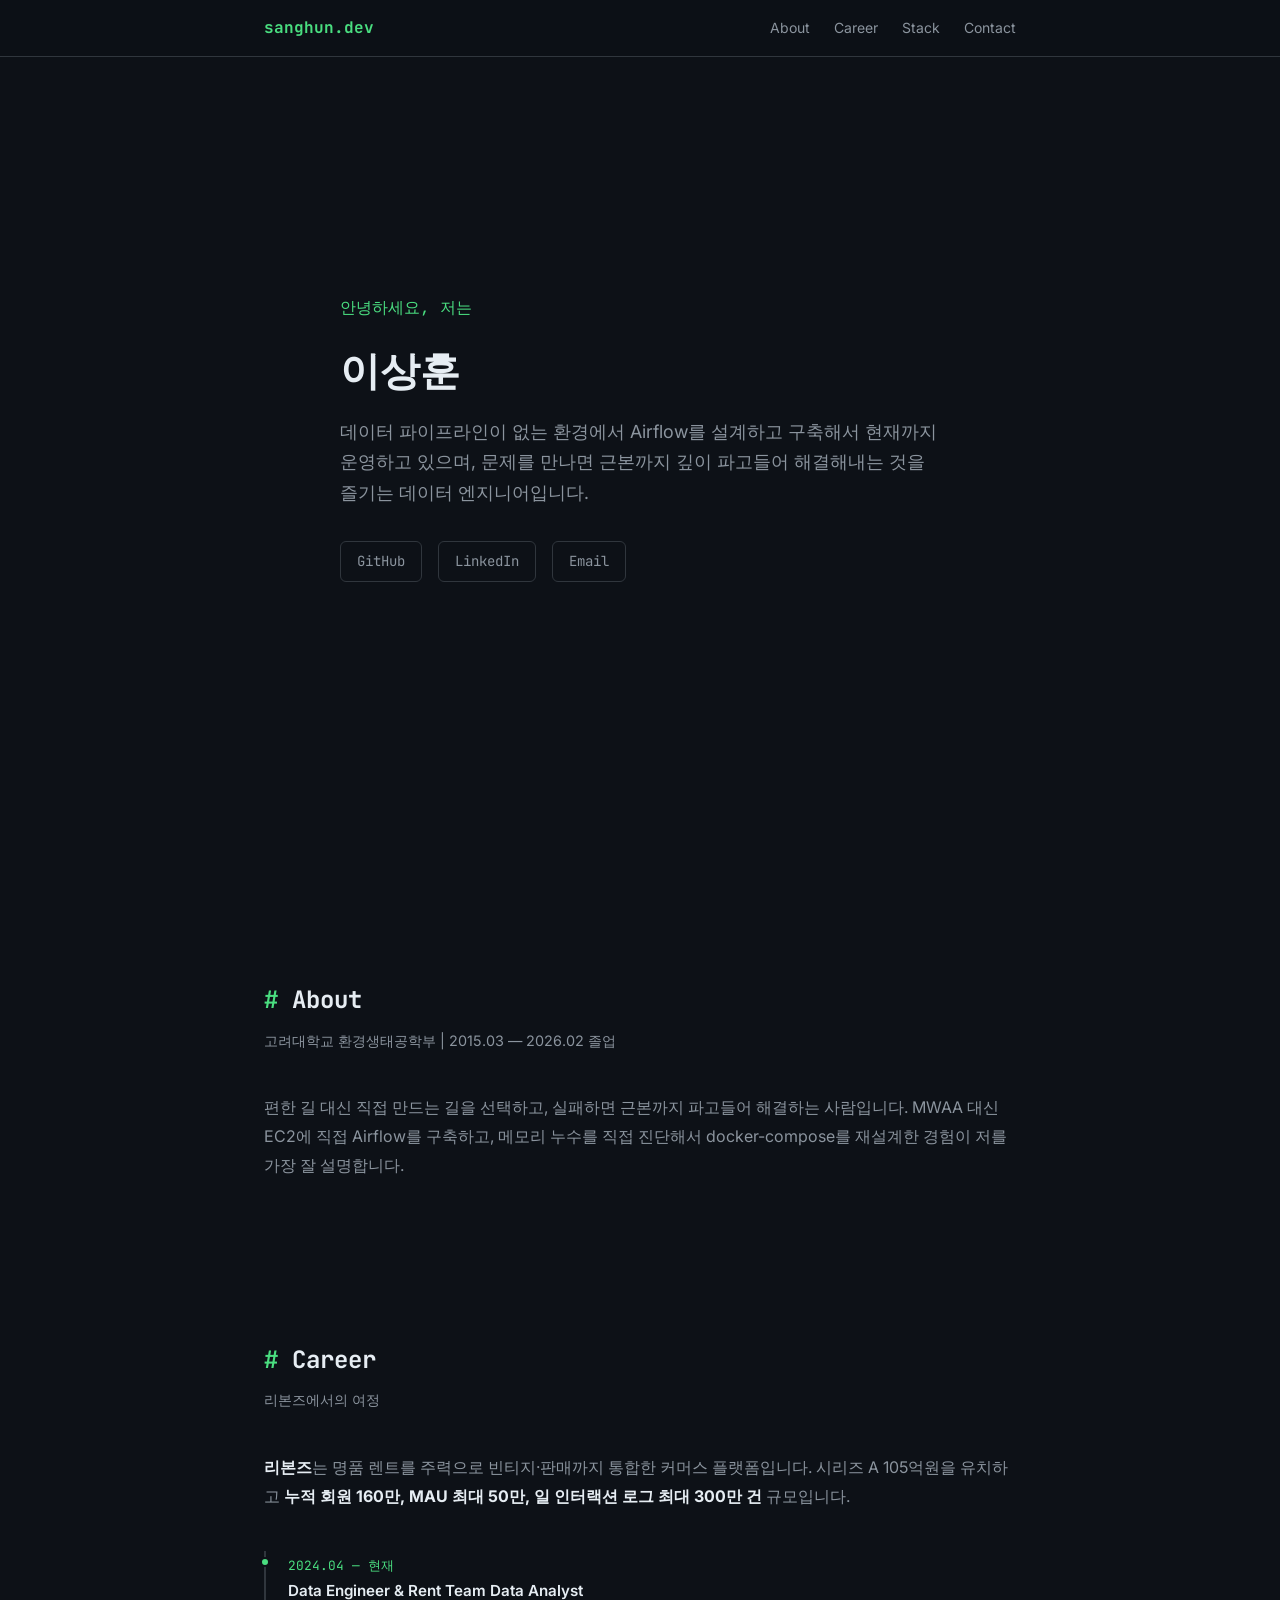
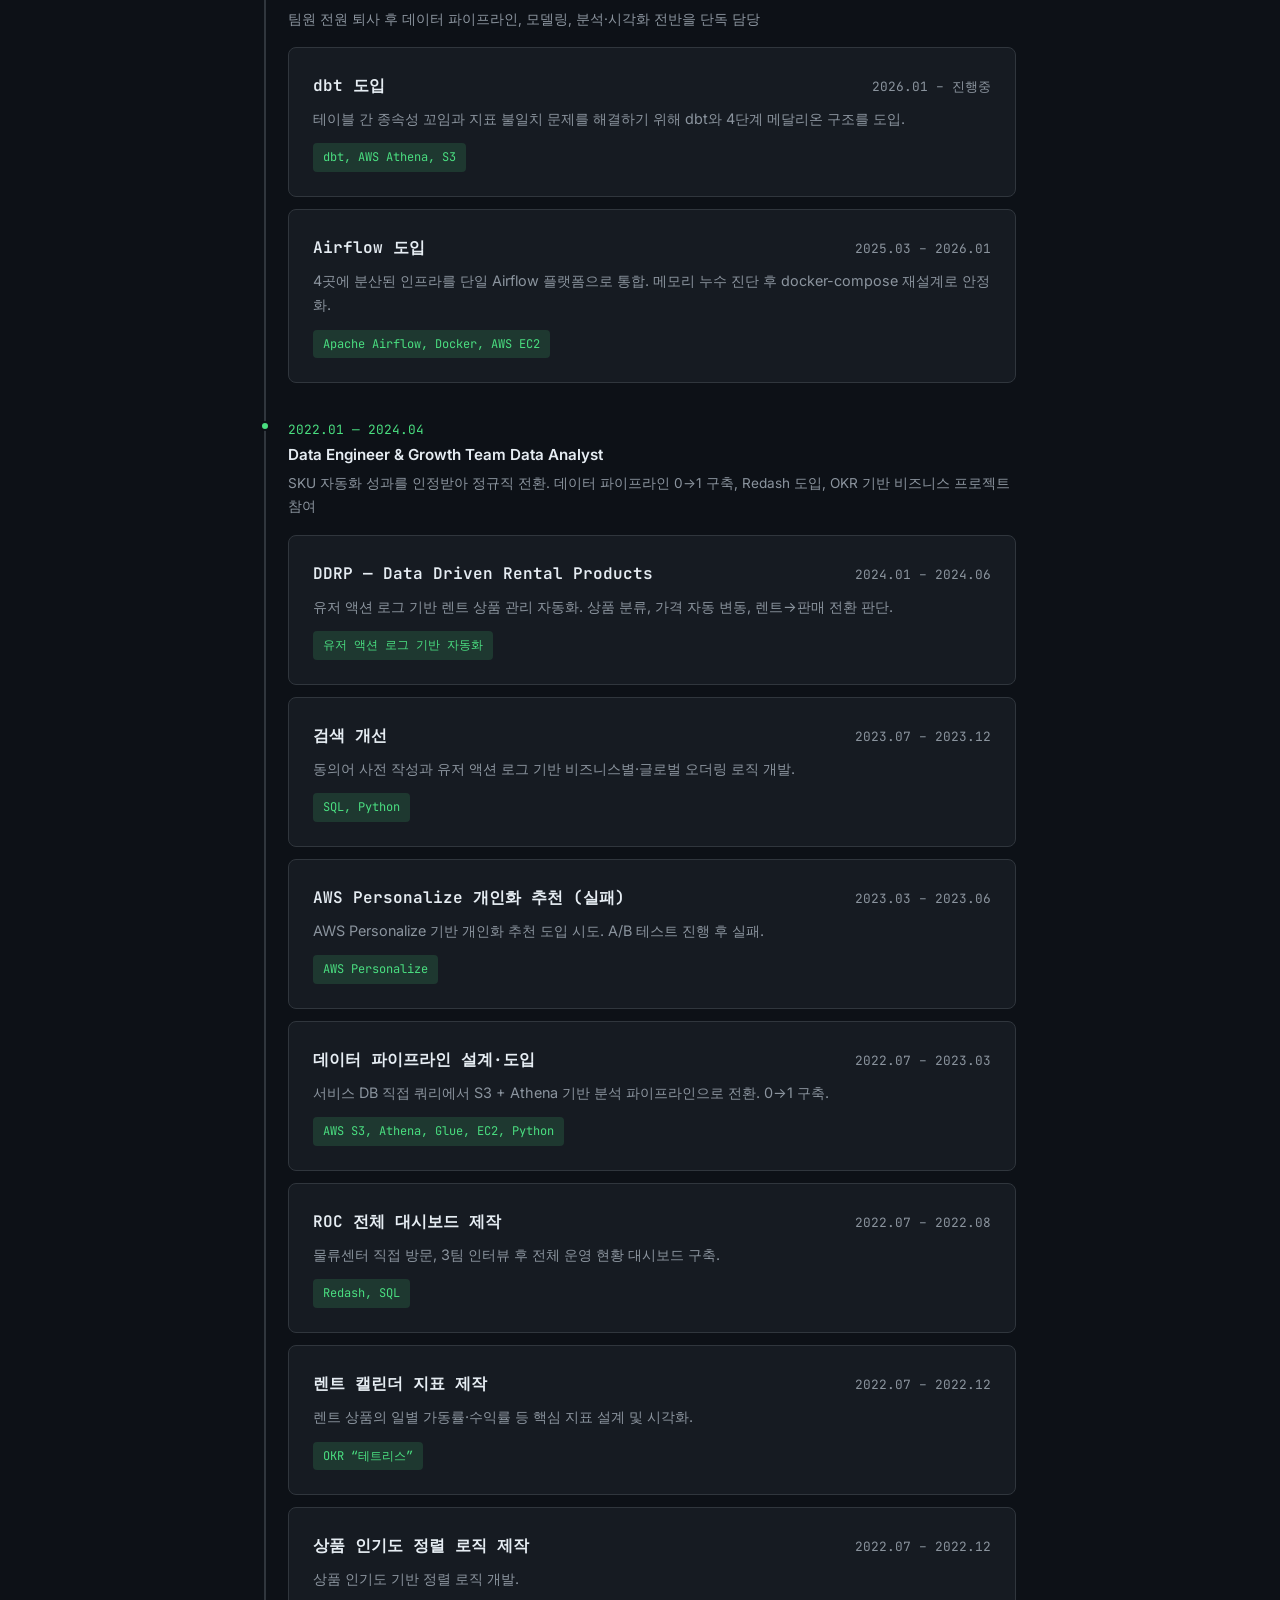
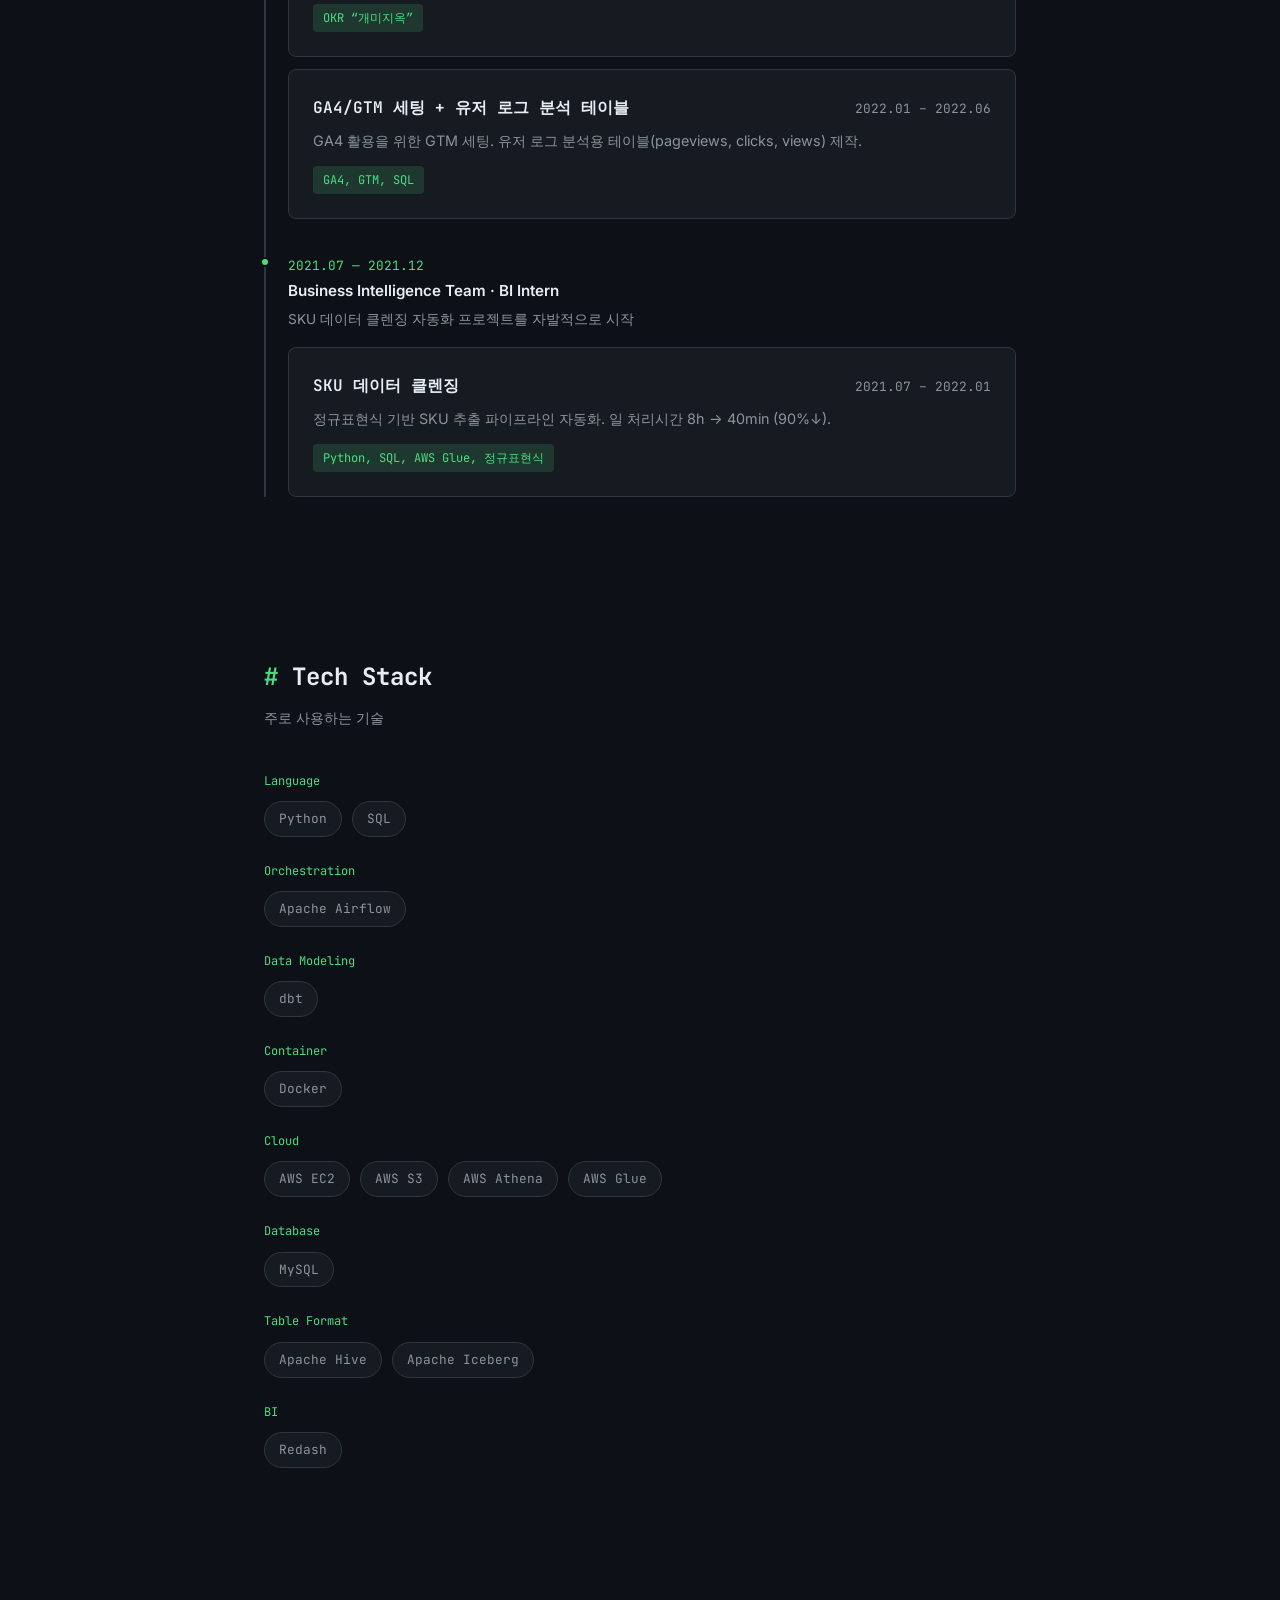
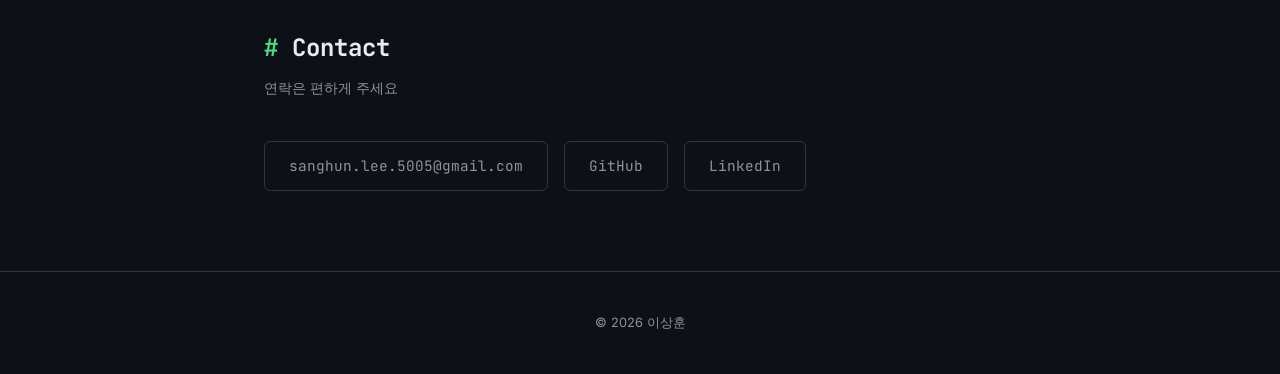
==== commit fdf8d72f: "refactor: Projects를 Career 타임라인에 통합하고 최신순으로 재정렬" ====
--- a/index.html
+++ b/index.html
@@ -17,7 +17,6 @@
         <li><a href="#about">About</a></li>
         <li><a href="#career">Career</a></li>
         <li><a href="#stack">Stack</a></li>
-        <li><a href="#projects">Projects</a></li>
         <li><a href="#contact">Contact</a></li>
       </ul>
     </div>
@@ -51,7 +50,7 @@
     </div>
   </section>
 
-  <!-- 3. 경력 -->
+  <!-- 3. 경력 + 경력기술서 통합 (최신순) -->
   <section id="career" class="fade-in">
     <div class="container">
       <h2 class="section-title">Career</h2>
@@ -65,21 +64,144 @@
       </div>
 
       <div class="timeline">
+
+        <!-- 3기: Rent Team (최신) -->
+        <div class="timeline__item">
+          <span class="timeline__year">2024.04 &mdash; 현재</span>
+          <p class="timeline__title">Data Engineer &amp; Rent Team Data Analyst</p>
+          <p class="timeline__desc">팀원 전원 퇴사 후 데이터 파이프라인, 모델링, 분석&middot;시각화 전반을 단독 담당</p>
+          <div class="timeline__projects">
+            <a href="./projects/dbt-medallion.html" class="project-card">
+              <div class="project-card__header">
+                <span class="project-card__title">dbt 도입</span>
+                <span class="project-card__period">2026.01 &ndash; 진행중</span>
+              </div>
+              <p class="project-card__desc">테이블 간 종속성 꼬임과 지표 불일치 문제를 해결하기 위해 dbt와 4단계 메달리온 구조를 도입.</p>
+              <div class="project-card__metrics">
+                <span class="metric">dbt, AWS Athena, S3</span>
+              </div>
+            </a>
+            <a href="./projects/airflow.html" class="project-card">
+              <div class="project-card__header">
+                <span class="project-card__title">Airflow 도입</span>
+                <span class="project-card__period">2025.03 &ndash; 2026.01</span>
+              </div>
+              <p class="project-card__desc">4곳에 분산된 인프라를 단일 Airflow 플랫폼으로 통합. 메모리 누수 진단 후 docker-compose 재설계로 안정화.</p>
+              <div class="project-card__metrics">
+                <span class="metric">Apache Airflow, Docker, AWS EC2</span>
+              </div>
+            </a>
+          </div>
+        </div>
+
+        <!-- 2기: Growth Team -->
+        <div class="timeline__item">
+          <span class="timeline__year">2022.01 &mdash; 2024.04</span>
+          <p class="timeline__title">Data Engineer &amp; Growth Team Data Analyst</p>
+          <p class="timeline__desc">SKU 자동화 성과를 인정받아 정규직 전환. 데이터 파이프라인 0&rarr;1 구축, Redash 도입, OKR 기반 비즈니스 프로젝트 참여</p>
+          <div class="timeline__projects">
+            <a href="./projects/ddrp.html" class="project-card">
+              <div class="project-card__header">
+                <span class="project-card__title">DDRP &mdash; Data Driven Rental Products</span>
+                <span class="project-card__period">2024.01 &ndash; 2024.06</span>
+              </div>
+              <p class="project-card__desc">유저 액션 로그 기반 렌트 상품 관리 자동화. 상품 분류, 가격 자동 변동, 렌트&rarr;판매 전환 판단.</p>
+              <div class="project-card__metrics">
+                <span class="metric">유저 액션 로그 기반 자동화</span>
+              </div>
+            </a>
+            <a href="./projects/search.html" class="project-card">
+              <div class="project-card__header">
+                <span class="project-card__title">검색 개선</span>
+                <span class="project-card__period">2023.07 &ndash; 2023.12</span>
+              </div>
+              <p class="project-card__desc">동의어 사전 작성과 유저 액션 로그 기반 비즈니스별&middot;글로벌 오더링 로직 개발.</p>
+              <div class="project-card__metrics">
+                <span class="metric">SQL, Python</span>
+              </div>
+            </a>
+            <div class="project-card">
+              <div class="project-card__header">
+                <span class="project-card__title">AWS Personalize 개인화 추천 (실패)</span>
+                <span class="project-card__period">2023.03 &ndash; 2023.06</span>
+              </div>
+              <p class="project-card__desc">AWS Personalize 기반 개인화 추천 도입 시도. A/B 테스트 진행 후 실패.</p>
+              <div class="project-card__metrics">
+                <span class="metric">AWS Personalize</span>
+              </div>
+            </div>
+            <a href="./projects/data-pipeline.html" class="project-card">
+              <div class="project-card__header">
+                <span class="project-card__title">데이터 파이프라인 설계&middot;도입</span>
+                <span class="project-card__period">2022.07 &ndash; 2023.03</span>
+              </div>
+              <p class="project-card__desc">서비스 DB 직접 쿼리에서 S3 + Athena 기반 분석 파이프라인으로 전환. 0&rarr;1 구축.</p>
+              <div class="project-card__metrics">
+                <span class="metric">AWS S3, Athena, Glue, EC2, Python</span>
+              </div>
+            </a>
+            <a href="./projects/roc-dashboard.html" class="project-card">
+              <div class="project-card__header">
+                <span class="project-card__title">ROC 전체 대시보드 제작</span>
+                <span class="project-card__period">2022.07 &ndash; 2022.08</span>
+              </div>
+              <p class="project-card__desc">물류센터 직접 방문, 3팀 인터뷰 후 전체 운영 현황 대시보드 구축.</p>
+              <div class="project-card__metrics">
+                <span class="metric">Redash, SQL</span>
+              </div>
+            </a>
+            <div class="project-card">
+              <div class="project-card__header">
+                <span class="project-card__title">렌트 캘린더 지표 제작</span>
+                <span class="project-card__period">2022.07 &ndash; 2022.12</span>
+              </div>
+              <p class="project-card__desc">렌트 상품의 일별 가동률&middot;수익률 등 핵심 지표 설계 및 시각화.</p>
+              <div class="project-card__metrics">
+                <span class="metric">OKR &ldquo;테트리스&rdquo;</span>
+              </div>
+            </div>
+            <div class="project-card">
+              <div class="project-card__header">
+                <span class="project-card__title">상품 인기도 정렬 로직 제작</span>
+                <span class="project-card__period">2022.07 &ndash; 2022.12</span>
+              </div>
+              <p class="project-card__desc">상품 인기도 기반 정렬 로직 개발.</p>
+              <div class="project-card__metrics">
+                <span class="metric">OKR &ldquo;개미지옥&rdquo;</span>
+              </div>
+            </div>
+            <div class="project-card">
+              <div class="project-card__header">
+                <span class="project-card__title">GA4/GTM 세팅 + 유저 로그 분석 테이블</span>
+                <span class="project-card__period">2022.01 &ndash; 2022.06</span>
+              </div>
+              <p class="project-card__desc">GA4 활용을 위한 GTM 세팅. 유저 로그 분석용 테이블(pageviews, clicks, views) 제작.</p>
+              <div class="project-card__metrics">
+                <span class="metric">GA4, GTM, SQL</span>
+              </div>
+            </div>
+          </div>
+        </div>
+
+        <!-- 1기: BI Intern -->
         <div class="timeline__item">
           <span class="timeline__year">2021.07 &mdash; 2021.12</span>
           <p class="timeline__title">Business Intelligence Team &middot; BI Intern</p>
           <p class="timeline__desc">SKU 데이터 클렌징 자동화 프로젝트를 자발적으로 시작</p>
+          <div class="timeline__projects">
+            <a href="./projects/sku-cleansing.html" class="project-card">
+              <div class="project-card__header">
+                <span class="project-card__title">SKU 데이터 클렌징</span>
+                <span class="project-card__period">2021.07 &ndash; 2022.01</span>
+              </div>
+              <p class="project-card__desc">정규표현식 기반 SKU 추출 파이프라인 자동화. 일 처리시간 8h &rarr; 40min (90%&darr;).</p>
+              <div class="project-card__metrics">
+                <span class="metric">Python, SQL, AWS Glue, 정규표현식</span>
+              </div>
+            </a>
+          </div>
         </div>
-        <div class="timeline__item">
-          <span class="timeline__year">2022.01 &mdash; 2024.04</span>
-          <p class="timeline__title">Data Engineer &amp; Growth Team Data Analyst</p>
-          <p class="timeline__desc">SKU 자동화 성과를 인정받아 정규직 전환. 데이터 파이프라인 0&rarr;1 구축, Redash 도입, OKR 기반 비즈니스 프로젝트 참여</p>
-        </div>
-        <div class="timeline__item">
-          <span class="timeline__year">2024.04 &mdash; 현재</span>
-          <p class="timeline__title">Data Engineer &amp; Rent Team Data Analyst</p>
-          <p class="timeline__desc">팀원 전원 퇴사 후 데이터 파이프라인, 모델링, 분석&middot;시각화 전반을 단독 담당. Airflow 플랫폼 구축, dbt 도입</p>
-        </div>
+
       </div>
     </div>
   </section>
@@ -133,150 +255,6 @@
       <p class="tech-category">BI</p>
       <div class="tech-grid">
         <span class="tech-tag">Redash</span>
-      </div>
-    </div>
-  </section>
-
-  <!-- 5. 경력기술서 (최신순, master/career.md 순서) -->
-  <section id="projects" class="fade-in">
-    <div class="container">
-      <h2 class="section-title">Projects</h2>
-      <p class="section-subtitle">경력기술서 &mdash; 최신순</p>
-
-      <div class="projects-grid">
-
-        <!-- 1. dbt 도입 -->
-        <a href="./projects/dbt-medallion.html" class="project-card">
-          <div class="project-card__header">
-            <span class="project-card__title">dbt 도입</span>
-            <span class="project-card__period">2026.01 &ndash; 진행중</span>
-          </div>
-          <p class="project-card__desc">테이블 간 종속성 꼬임과 지표 불일치 문제를 해결하기 위해 dbt와 4단계 메달리온 구조를 도입.</p>
-          <div class="project-card__metrics">
-            <span class="metric">dbt, AWS Athena, S3</span>
-          </div>
-        </a>
-
-        <!-- 2. Airflow 도입 -->
-        <a href="./projects/airflow.html" class="project-card">
-          <div class="project-card__header">
-            <span class="project-card__title">Airflow 도입</span>
-            <span class="project-card__period">2025.03 &ndash; 2026.01</span>
-          </div>
-          <p class="project-card__desc">4곳에 분산된 인프라를 단일 Airflow 플랫폼으로 통합. 메모리 누수 진단 후 docker-compose 재설계로 안정화.</p>
-          <div class="project-card__metrics">
-            <span class="metric">Apache Airflow, Docker, AWS EC2</span>
-          </div>
-        </a>
-
-        <!-- 3. DDRP -->
-        <a href="./projects/ddrp.html" class="project-card">
-          <div class="project-card__header">
-            <span class="project-card__title">DDRP &mdash; Data Driven Rental Products</span>
-            <span class="project-card__period">2024.01 &ndash; 2024.06</span>
-          </div>
-          <p class="project-card__desc">유저 액션 로그 기반 렌트 상품 관리 자동화. 상품 분류, 가격 자동 변동, 렌트&rarr;판매 전환 판단.</p>
-          <div class="project-card__metrics">
-            <span class="metric">유저 액션 로그 기반 자동화</span>
-          </div>
-        </a>
-
-        <!-- 4. 검색 개선 -->
-        <a href="./projects/search.html" class="project-card">
-          <div class="project-card__header">
-            <span class="project-card__title">검색 개선</span>
-            <span class="project-card__period">2023.07 &ndash; 2023.12</span>
-          </div>
-          <p class="project-card__desc">동의어 사전 작성과 유저 액션 로그 기반 비즈니스별&middot;글로벌 오더링 로직 개발.</p>
-          <div class="project-card__metrics">
-            <span class="metric">SQL, Python</span>
-          </div>
-        </a>
-
-        <!-- 5. AWS Personalize 개인화 추천 (실패) -->
-        <div class="project-card">
-          <div class="project-card__header">
-            <span class="project-card__title">AWS Personalize 개인화 추천 (실패)</span>
-            <span class="project-card__period">2023.03 &ndash; 2023.06</span>
-          </div>
-          <p class="project-card__desc">AWS Personalize 기반 개인화 추천 도입 시도. A/B 테스트 진행 후 실패.</p>
-          <div class="project-card__metrics">
-            <span class="metric">AWS Personalize</span>
-          </div>
-        </div>
-
-        <!-- 6. 데이터 파이프라인 설계·도입 -->
-        <a href="./projects/data-pipeline.html" class="project-card">
-          <div class="project-card__header">
-            <span class="project-card__title">데이터 파이프라인 설계&middot;도입</span>
-            <span class="project-card__period">2022.07 &ndash; 2023.03</span>
-          </div>
-          <p class="project-card__desc">서비스 DB 직접 쿼리에서 S3 + Athena 기반 분석 파이프라인으로 전환. 0&rarr;1 구축.</p>
-          <div class="project-card__metrics">
-            <span class="metric">AWS S3, Athena, Glue, EC2, Python</span>
-          </div>
-        </a>
-
-        <!-- 7. ROC 전체 대시보드 제작 -->
-        <a href="./projects/roc-dashboard.html" class="project-card">
-          <div class="project-card__header">
-            <span class="project-card__title">ROC 전체 대시보드 제작</span>
-            <span class="project-card__period">2022.07 &ndash; 2022.08</span>
-          </div>
-          <p class="project-card__desc">물류센터 직접 방문, 3팀 인터뷰 후 전체 운영 현황 대시보드 구축.</p>
-          <div class="project-card__metrics">
-            <span class="metric">Redash, SQL</span>
-          </div>
-        </a>
-
-        <!-- 8. 렌트 캘린더 지표 제작 -->
-        <div class="project-card">
-          <div class="project-card__header">
-            <span class="project-card__title">렌트 캘린더 지표 제작</span>
-            <span class="project-card__period">2022.07 &ndash; 2022.12</span>
-          </div>
-          <p class="project-card__desc">렌트 상품의 일별 가동률&middot;수익률 등 핵심 지표 설계 및 시각화.</p>
-          <div class="project-card__metrics">
-            <span class="metric">OKR &ldquo;테트리스&rdquo;</span>
-          </div>
-        </div>
-
-        <!-- 9. 상품 인기도 정렬 로직 제작 -->
-        <div class="project-card">
-          <div class="project-card__header">
-            <span class="project-card__title">상품 인기도 정렬 로직 제작</span>
-            <span class="project-card__period">2022.07 &ndash; 2022.12</span>
-          </div>
-          <p class="project-card__desc">상품 인기도 기반 정렬 로직 개발.</p>
-          <div class="project-card__metrics">
-            <span class="metric">OKR &ldquo;개미지옥&rdquo;</span>
-          </div>
-        </div>
-
-        <!-- 10. GA4/GTM 세팅 + 유저 로그 분석 테이블 -->
-        <div class="project-card">
-          <div class="project-card__header">
-            <span class="project-card__title">GA4/GTM 세팅 + 유저 로그 분석 테이블</span>
-            <span class="project-card__period">2022.01 &ndash; 2022.06</span>
-          </div>
-          <p class="project-card__desc">GA4 활용을 위한 GTM 세팅. 유저 로그 분석용 테이블(pageviews, clicks, views) 제작.</p>
-          <div class="project-card__metrics">
-            <span class="metric">GA4, GTM, SQL</span>
-          </div>
-        </div>
-
-        <!-- 11. SKU 데이터 클렌징 -->
-        <a href="./projects/sku-cleansing.html" class="project-card">
-          <div class="project-card__header">
-            <span class="project-card__title">SKU 데이터 클렌징</span>
-            <span class="project-card__period">2021.07 &ndash; 2022.01</span>
-          </div>
-          <p class="project-card__desc">정규표현식 기반 SKU 추출 파이프라인 자동화. 일 처리시간 8h &rarr; 40min (90%&darr;).</p>
-          <div class="project-card__metrics">
-            <span class="metric">Python, SQL, AWS Glue, 정규표현식</span>
-          </div>
-        </a>
-
       </div>
     </div>
   </section>
--- a/css/style.css
+++ b/css/style.css
@@ -331,6 +331,13 @@
   font-size: 0.85rem;
 }
 
+.timeline__projects {
+  display: flex;
+  flex-direction: column;
+  gap: 12px;
+  margin-top: 16px;
+}
+
 /* --- Contact --- */
 
 .contact__links {
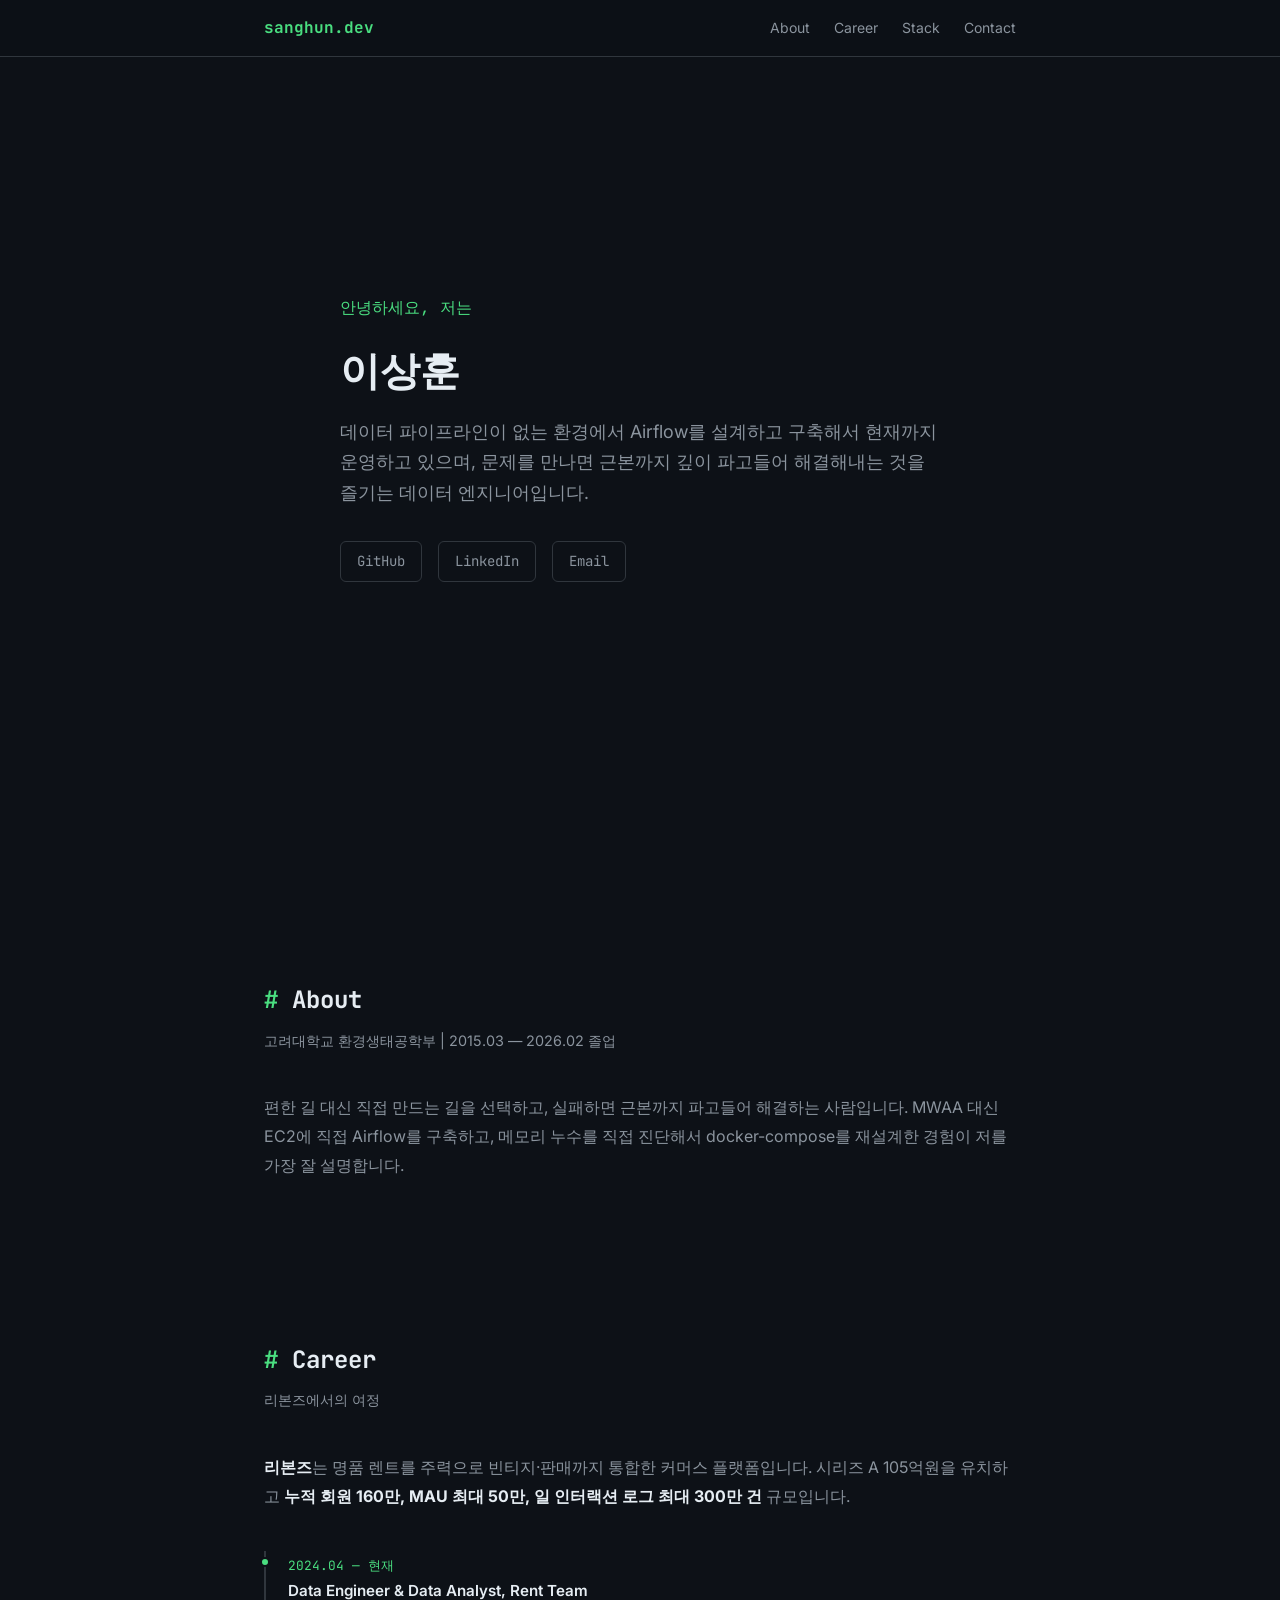
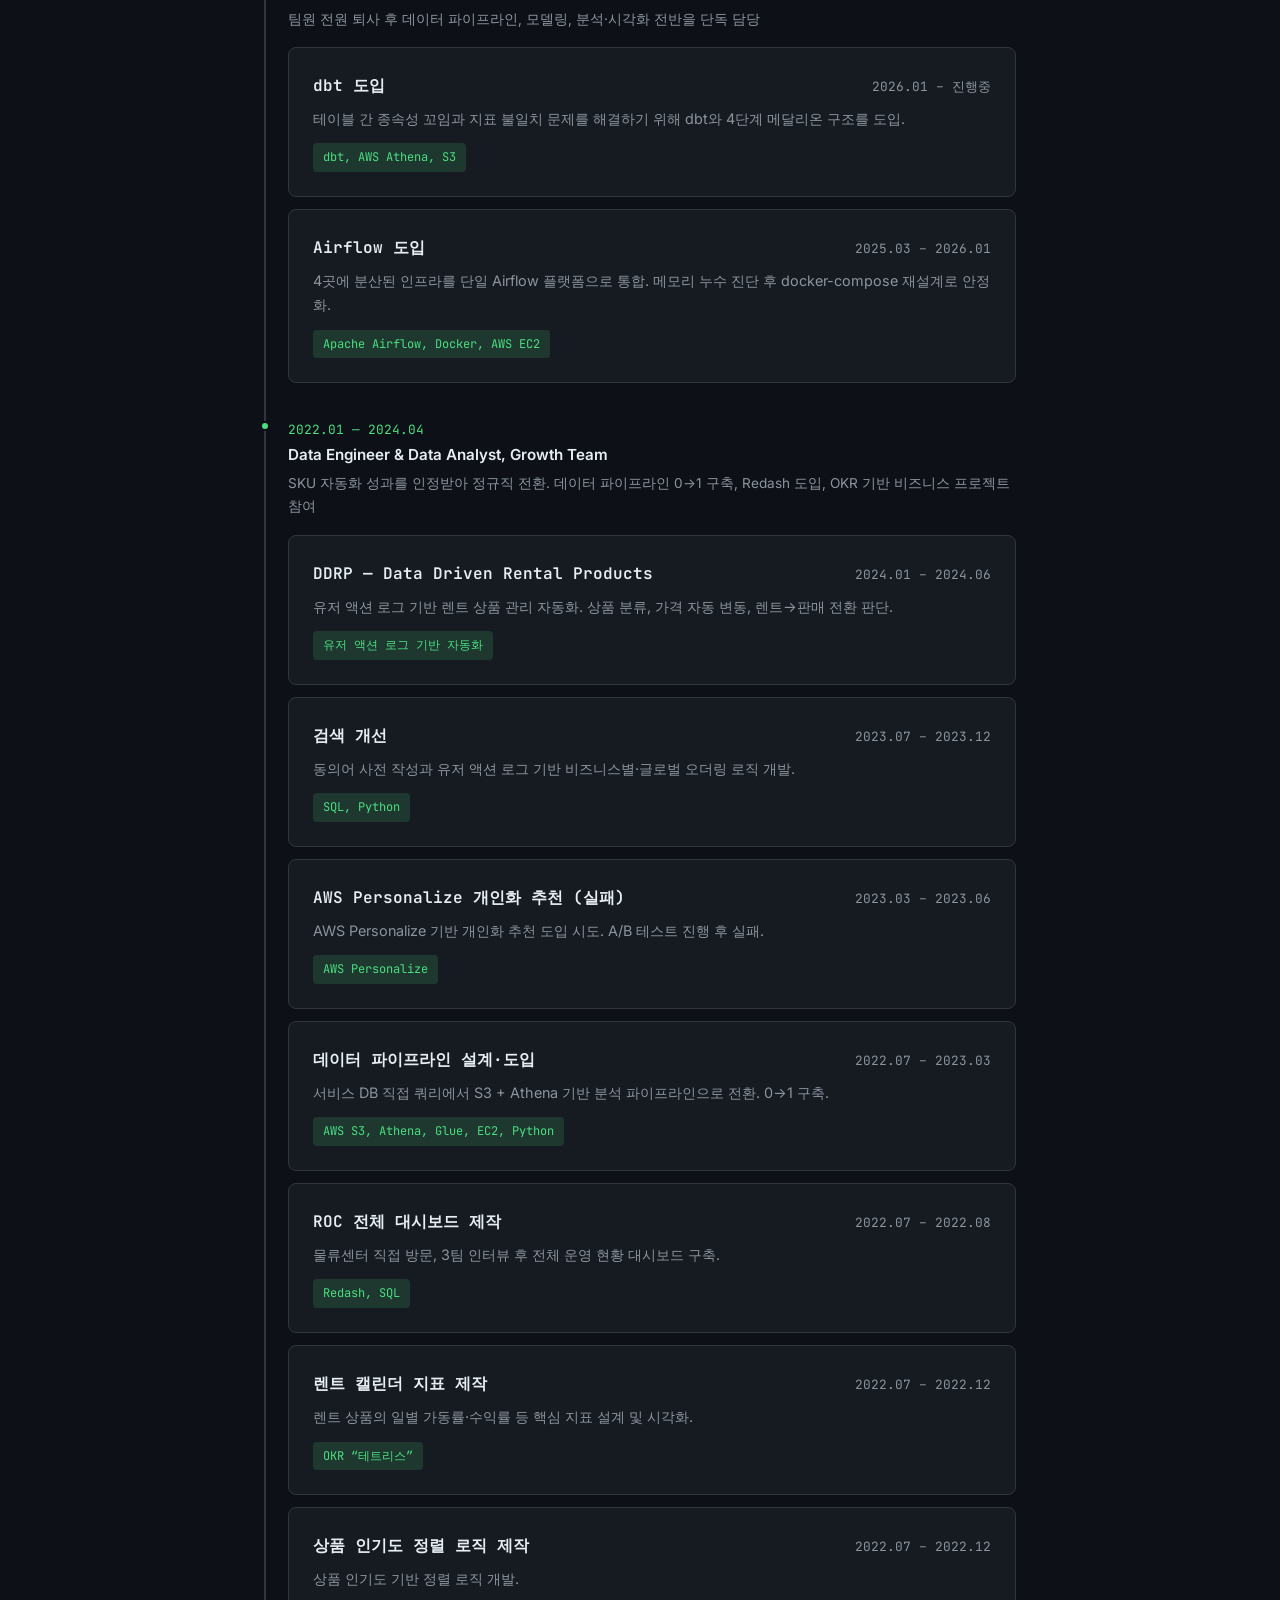
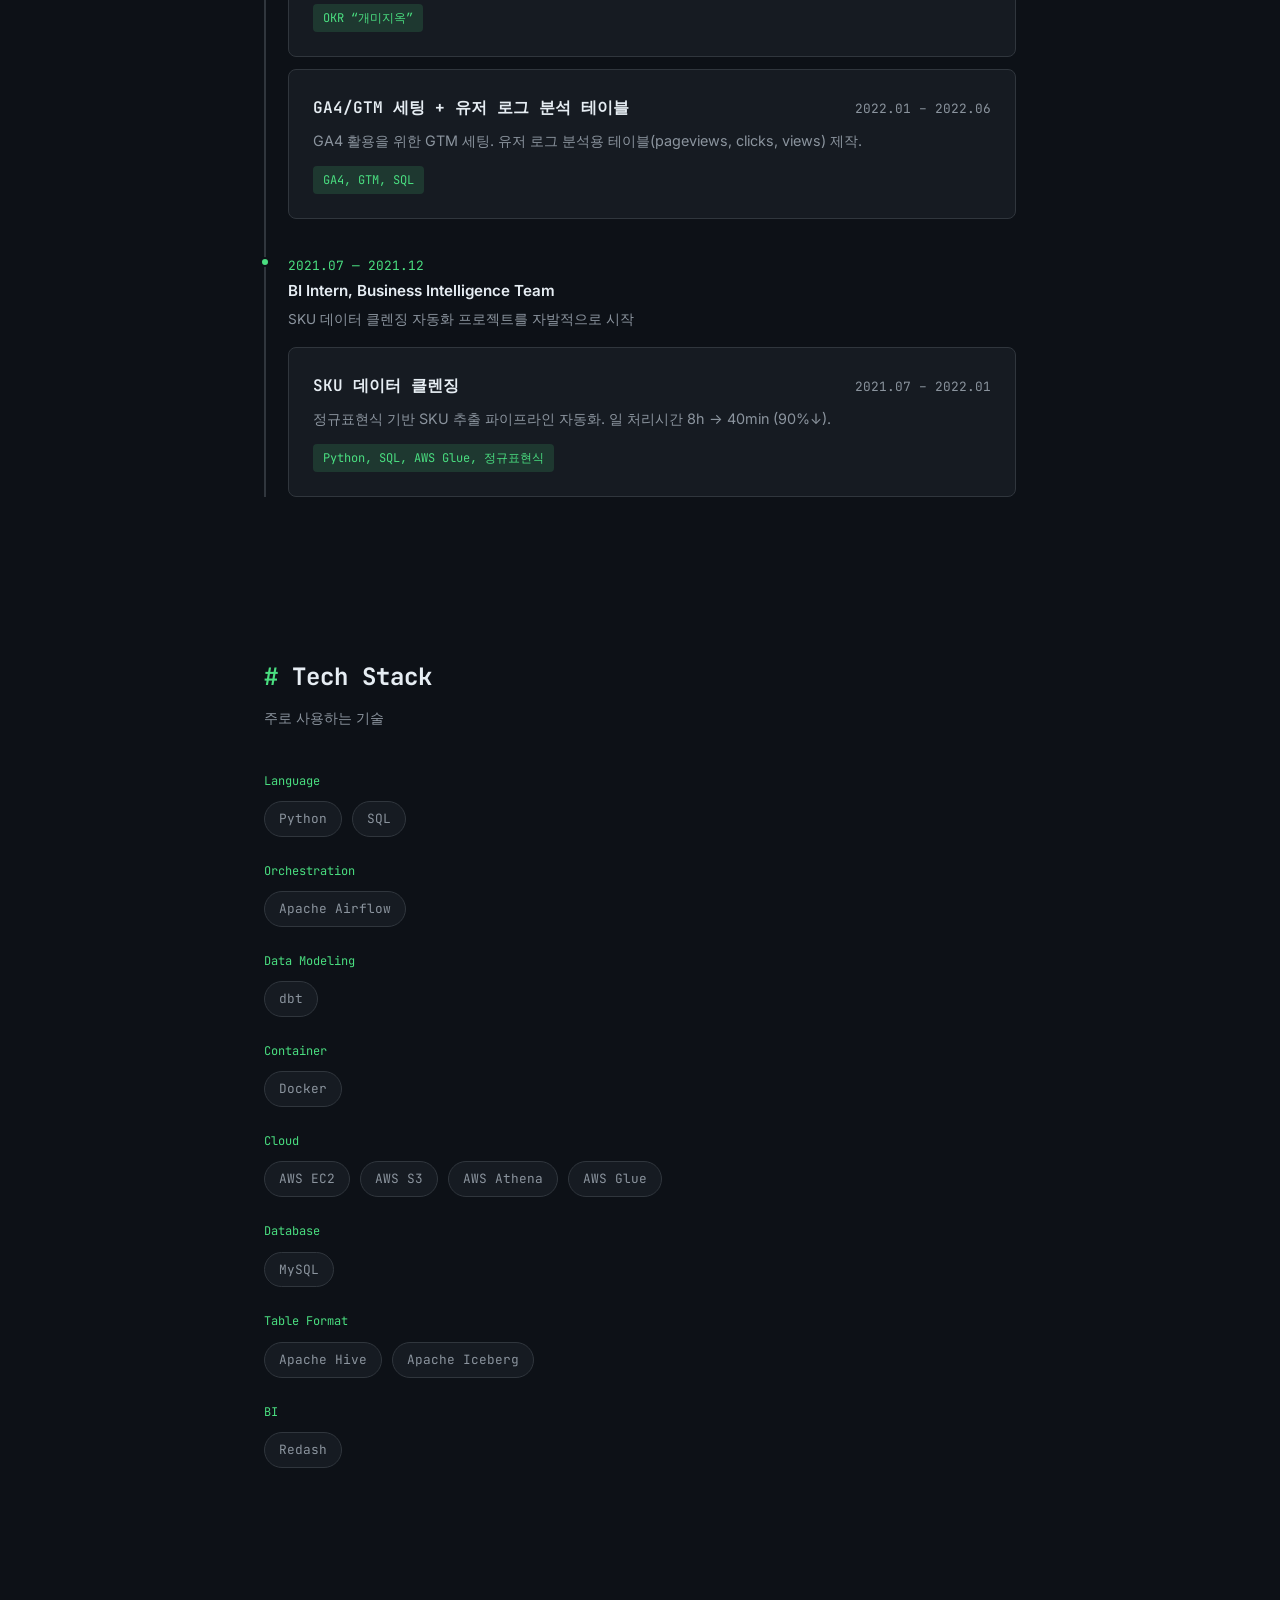
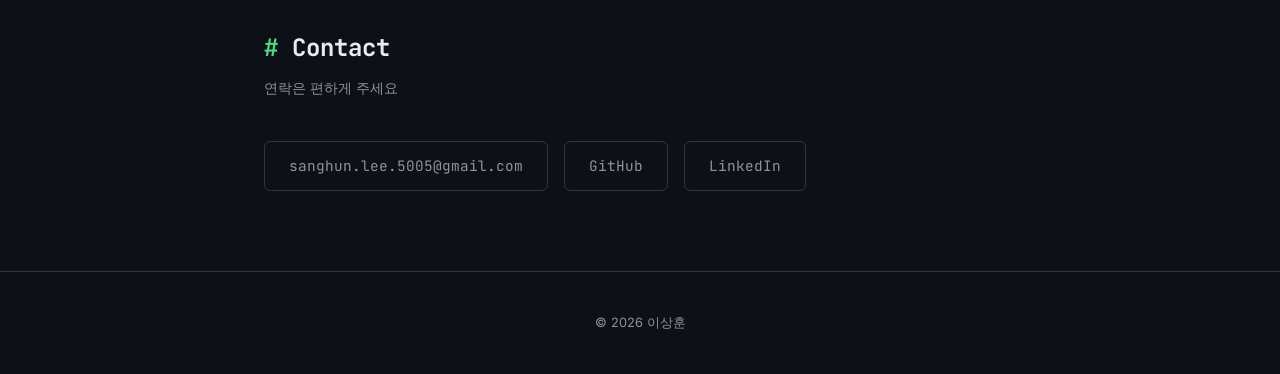
==== commit ea693dc1: "etc: career 레포 resume.md 직급 표기 싱크 (직무, 팀 형식)" ====
--- a/index.html
+++ b/index.html
@@ -68,7 +68,7 @@
         <!-- 3기: Rent Team (최신) -->
         <div class="timeline__item">
           <span class="timeline__year">2024.04 &mdash; 현재</span>
-          <p class="timeline__title">Data Engineer &amp; Rent Team Data Analyst</p>
+          <p class="timeline__title">Data Engineer &amp; Data Analyst, Rent Team</p>
           <p class="timeline__desc">팀원 전원 퇴사 후 데이터 파이프라인, 모델링, 분석&middot;시각화 전반을 단독 담당</p>
           <div class="timeline__projects">
             <a href="./projects/dbt-medallion.html" class="project-card">
@@ -97,7 +97,7 @@
         <!-- 2기: Growth Team -->
         <div class="timeline__item">
           <span class="timeline__year">2022.01 &mdash; 2024.04</span>
-          <p class="timeline__title">Data Engineer &amp; Growth Team Data Analyst</p>
+          <p class="timeline__title">Data Engineer &amp; Data Analyst, Growth Team</p>
           <p class="timeline__desc">SKU 자동화 성과를 인정받아 정규직 전환. 데이터 파이프라인 0&rarr;1 구축, Redash 도입, OKR 기반 비즈니스 프로젝트 참여</p>
           <div class="timeline__projects">
             <a href="./projects/ddrp.html" class="project-card">
@@ -186,7 +186,7 @@
         <!-- 1기: BI Intern -->
         <div class="timeline__item">
           <span class="timeline__year">2021.07 &mdash; 2021.12</span>
-          <p class="timeline__title">Business Intelligence Team &middot; BI Intern</p>
+          <p class="timeline__title">BI Intern, Business Intelligence Team</p>
           <p class="timeline__desc">SKU 데이터 클렌징 자동화 프로젝트를 자발적으로 시작</p>
           <div class="timeline__projects">
             <a href="./projects/sku-cleansing.html" class="project-card">
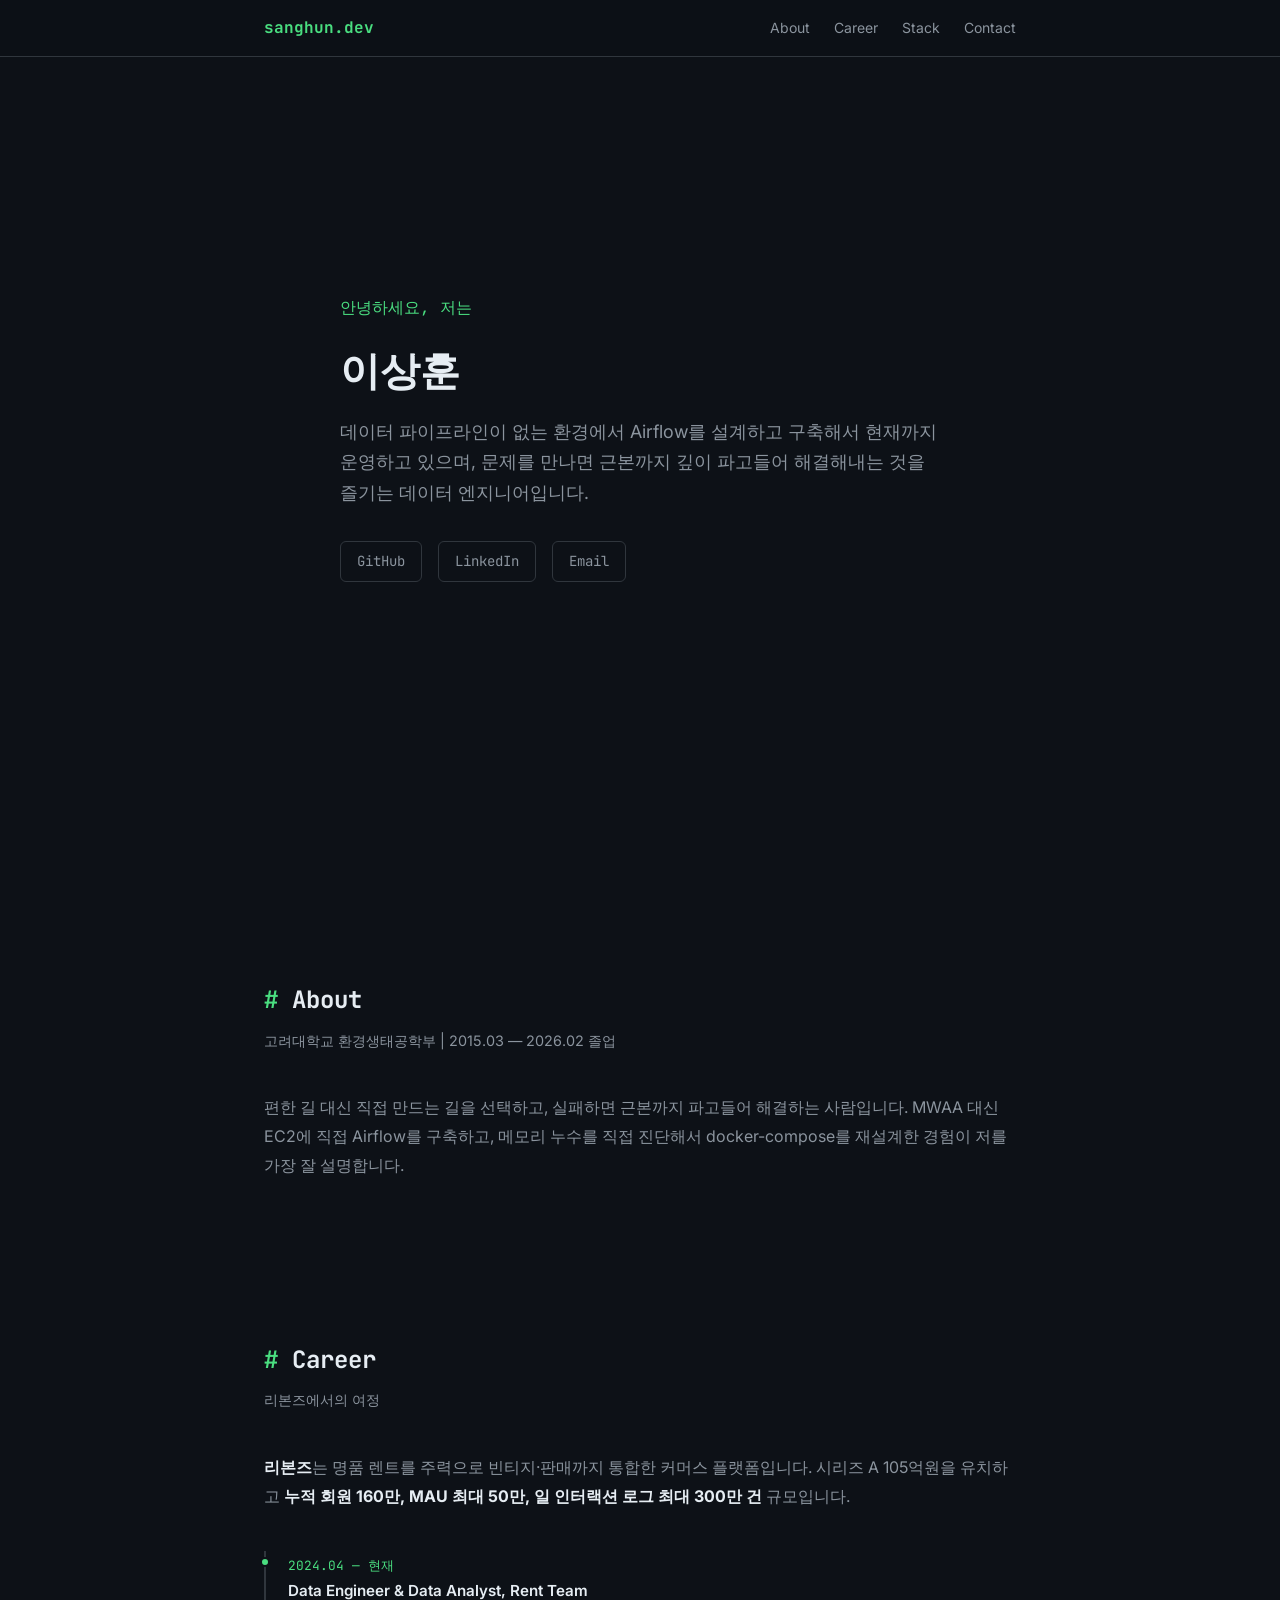
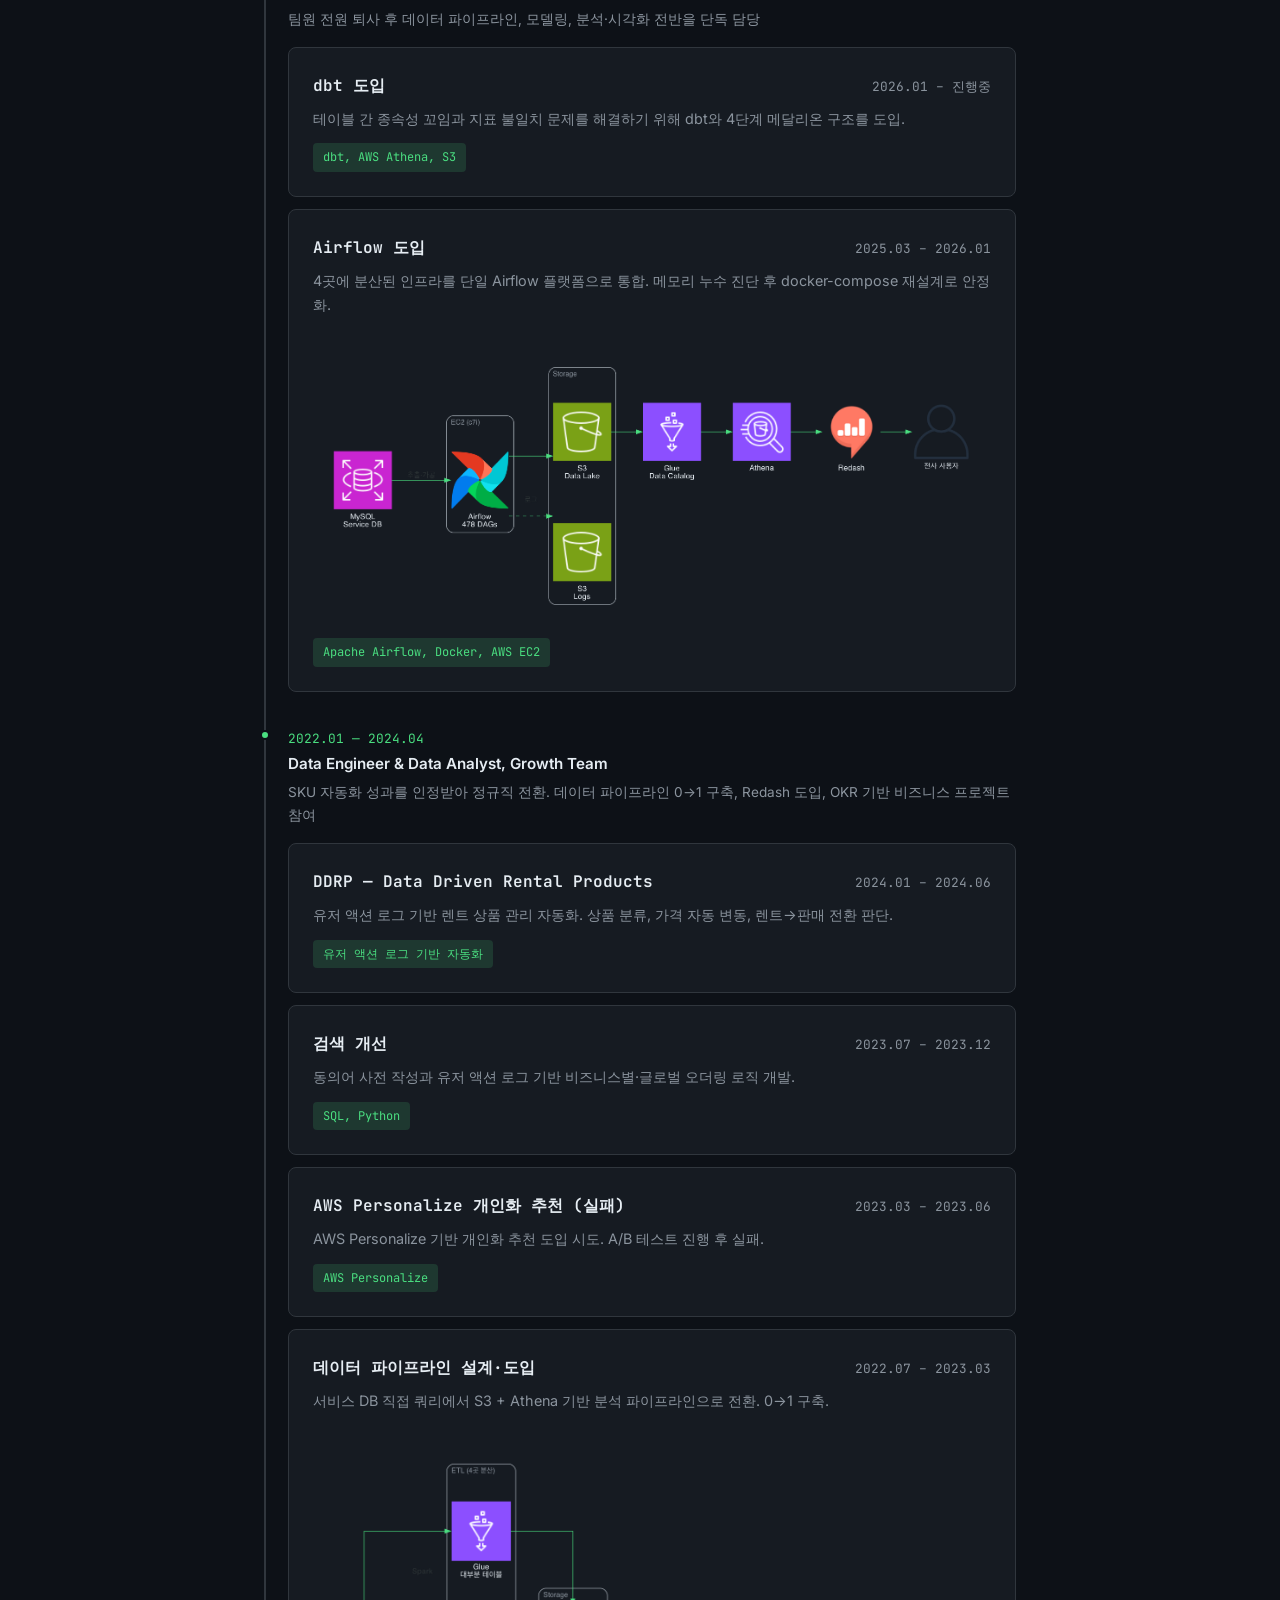
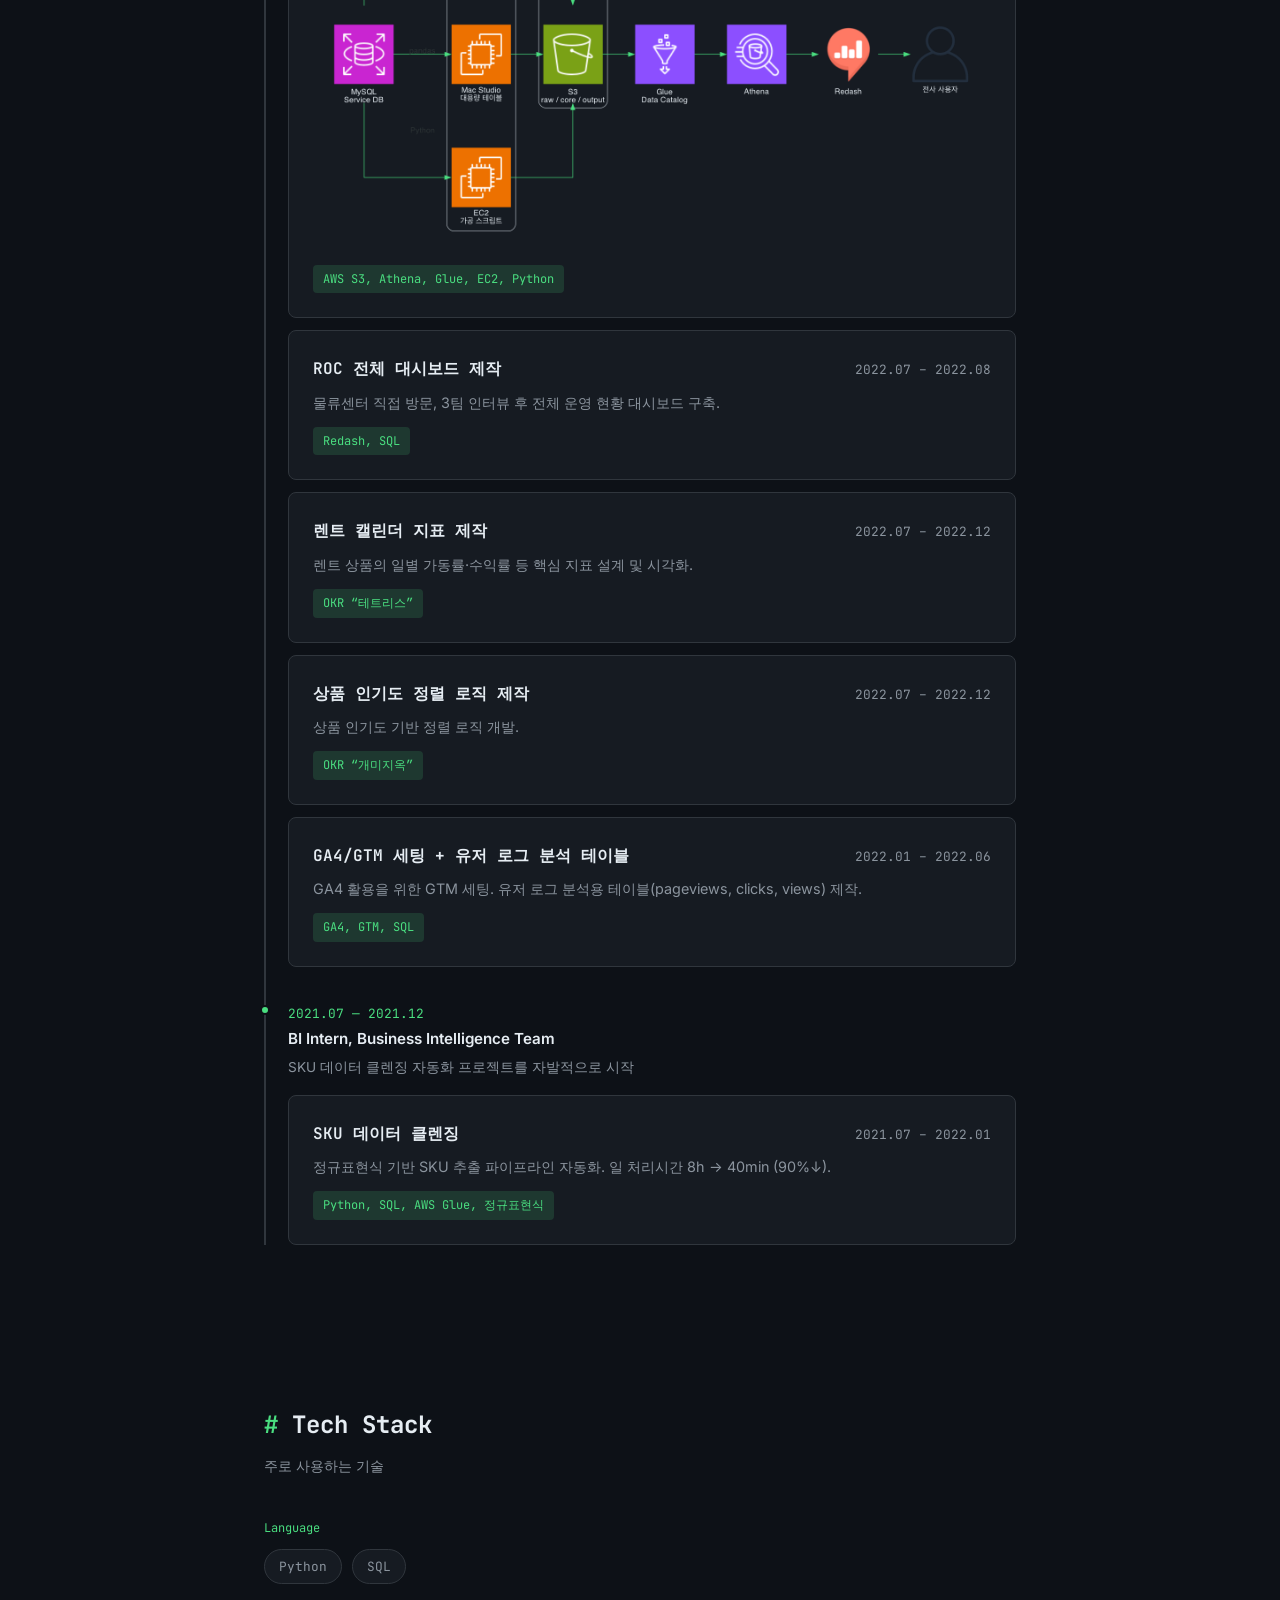
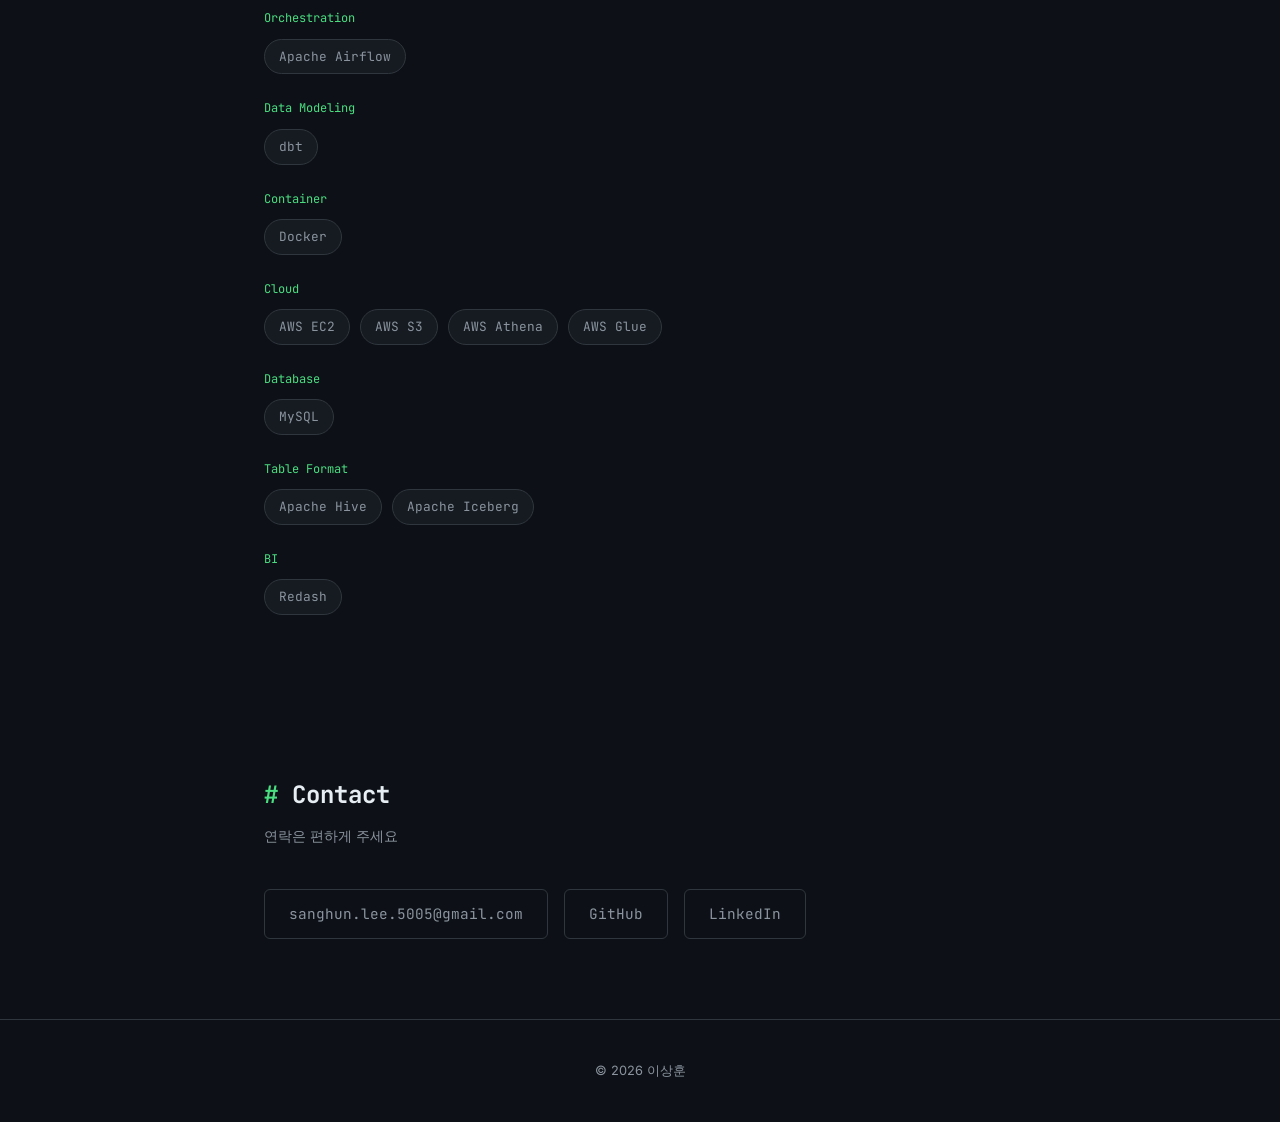
==== commit 069b6c7c: "feature: 데이터 파이프라인·Airflow 프로젝트 카드에 아키텍처 다이어그램 이미지 추가" ====
--- a/index.html
+++ b/index.html
@@ -87,6 +87,7 @@
                 <span class="project-card__period">2025.03 &ndash; 2026.01</span>
               </div>
               <p class="project-card__desc">4곳에 분산된 인프라를 단일 Airflow 플랫폼으로 통합. 메모리 누수 진단 후 docker-compose 재설계로 안정화.</p>
+              <img src="./images/airflow-platform.png" alt="Airflow 플랫폼 아키텍처" style="width:100%; margin-top:12px; border-radius:6px;">
               <div class="project-card__metrics">
                 <span class="metric">Apache Airflow, Docker, AWS EC2</span>
               </div>
@@ -136,6 +137,7 @@
                 <span class="project-card__period">2022.07 &ndash; 2023.03</span>
               </div>
               <p class="project-card__desc">서비스 DB 직접 쿼리에서 S3 + Athena 기반 분석 파이프라인으로 전환. 0&rarr;1 구축.</p>
+              <img src="./images/data-pipeline.png" alt="데이터 파이프라인 아키텍처" style="width:100%; margin-top:12px; border-radius:6px;">
               <div class="project-card__metrics">
                 <span class="metric">AWS S3, Athena, Glue, EC2, Python</span>
               </div>
